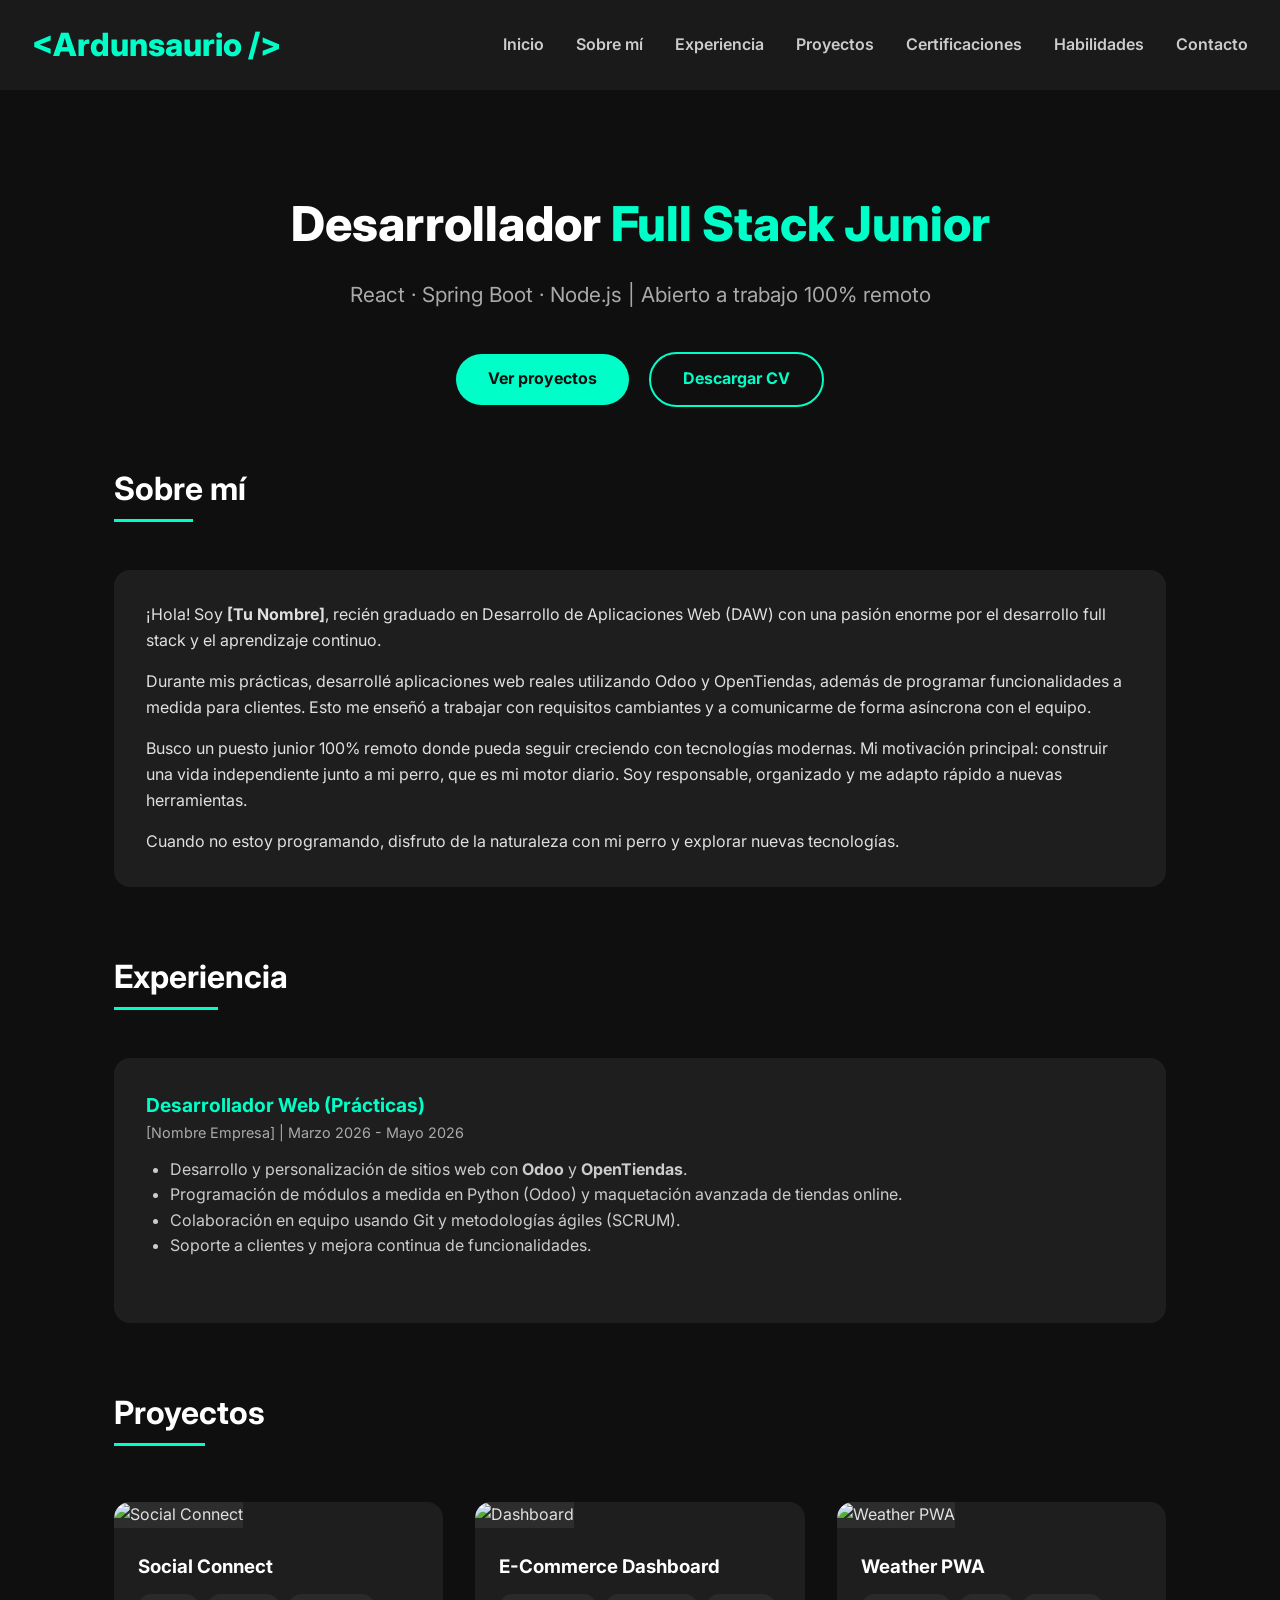
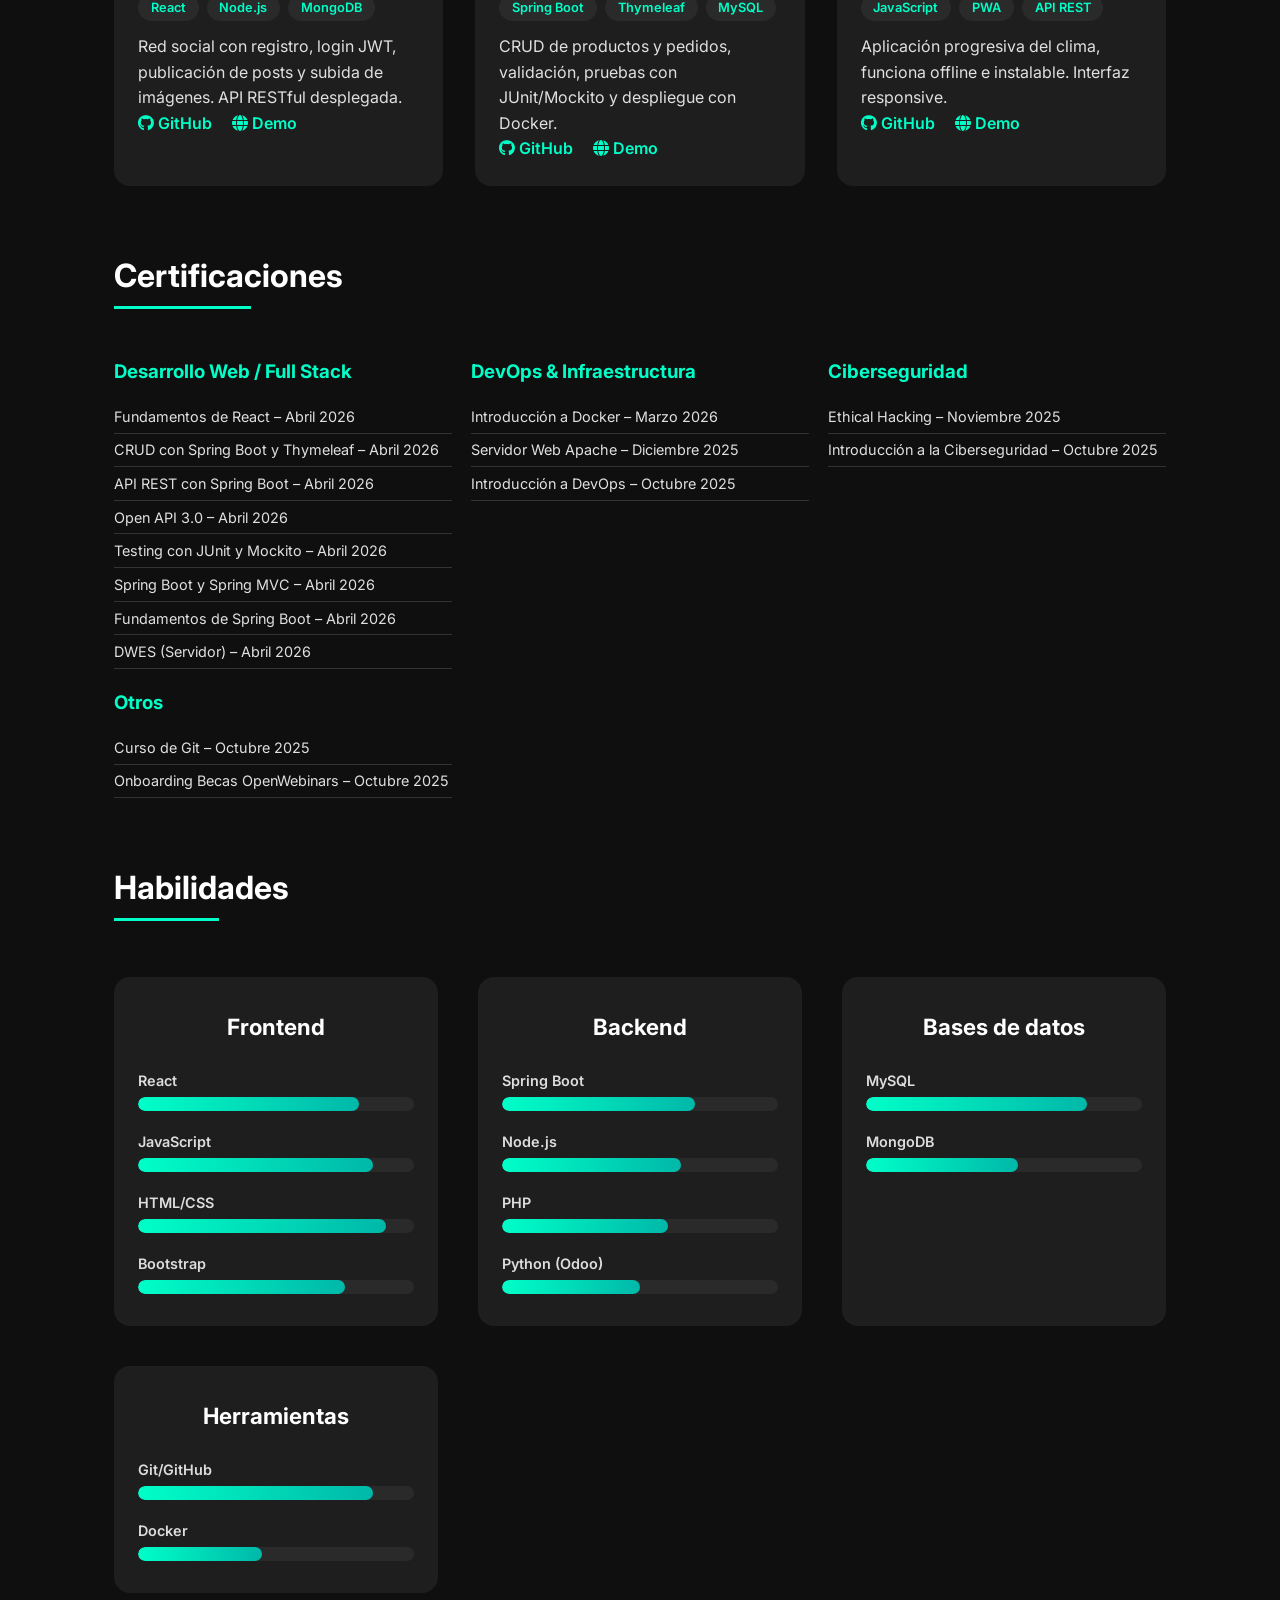
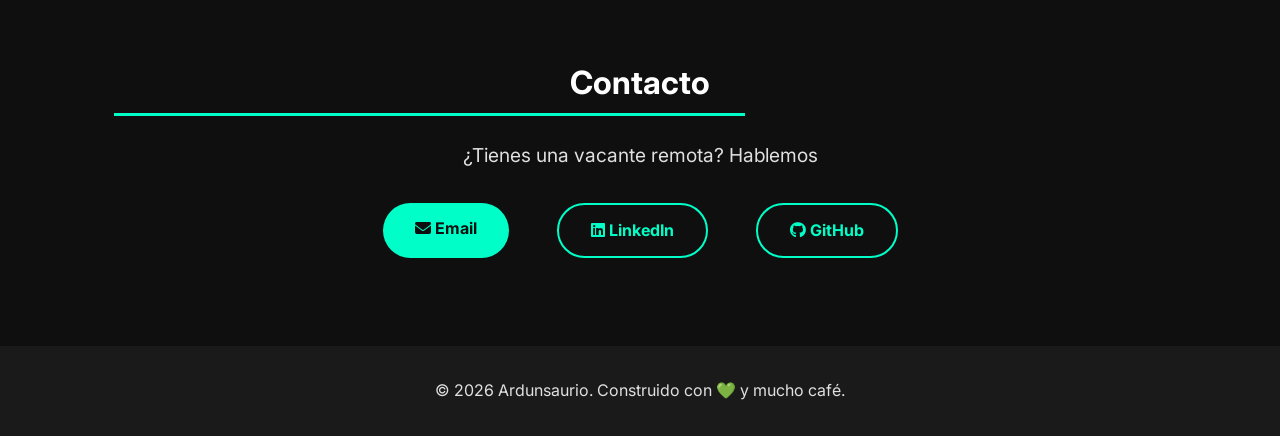
==== index.html @ 31e57d61 "Actualizado el portoflio" ====
<!DOCTYPE html>
<html lang="es">
<head>
    <meta charset="UTF-8">
    <meta name="viewport" content="width=device-width, initial-scale=1.0">
    <title>Ardunsaurio | Full Stack Jr. Remoto</title>
    <link rel="stylesheet" href="https://cdnjs.cloudflare.com/ajax/libs/font-awesome/6.4.0/css/all.min.css">
    <link href="https://fonts.googleapis.com/css2?family=Inter:wght@400;600;800&display=swap" rel="stylesheet">
    <style>
        * { margin: 0; padding: 0; box-sizing: border-box; }
        body {
            font-family: 'Inter', sans-serif;
            background: #0f0f0f;
            color: #e0e0e0;
            line-height: 1.6;
        }
        .container { max-width: 1100px; margin: auto; padding: 2rem 1.5rem; }
        h1, h2, h3 { color: #ffffff; }
        h2 {
            font-size: 2rem;
            margin-bottom: 2rem;
            position: relative;
            display: inline-block;
        }
        h2::after {
            content: '';
            position: absolute;
            left: 0;
            bottom: -8px;
            width: 60%;
            height: 3px;
            background: #00ffc8;
        }

        /* Header */
        header {
            display: flex;
            justify-content: space-between;
            align-items: center;
            padding: 1.2rem 2rem;
            background: #1a1a1a;
            position: sticky;
            top: 0;
            z-index: 100;
        }
        .logo { font-weight: 800; font-size: 2rem; color: #00ffc8; }
        .nav-links { list-style: none; display: flex; gap: 2rem; }
        .nav-links a { color: #ccc; text-decoration: none; font-weight: 600; transition: 0.3s; }
        .nav-links a:hover { color: #00ffc8; }
        .menu-icon {
            display: none;
            font-size: 1.8rem;
            cursor: pointer;
            color: #00ffc8;
        }

        /* Hero */
        .hero {
            text-align: center;
            padding: 4rem 0 3rem;
        }
        .hero h1 {
            font-size: 3rem;
            font-weight: 800;
            margin-bottom: 1rem;
        }
        .hero h1 span { color: #00ffc8; }
        .hero p {
            font-size: 1.3rem;
            color: #aaa;
            margin-bottom: 2rem;
        }
        .btn {
            display: inline-block;
            background: #00ffc8;
            color: #0f0f0f;
            padding: 0.8rem 2rem;
            border-radius: 30px;
            font-weight: 700;
            text-decoration: none;
            margin: 0.5rem;
            transition: 0.3s;
        }
        .btn-outline {
            background: transparent;
            border: 2px solid #00ffc8;
            color: #00ffc8;
        }
        .btn-outline:hover { background: #00ffc8; color: #0f0f0f; }

        /* Skills - Baterías */
        .skills-baterias {
            display: grid;
            grid-template-columns: repeat(auto-fit, minmax(280px, 1fr));
            gap: 2.5rem;
            margin-top: 2rem;
        }
        .skill-card {
            background: #1e1e1e;
            padding: 2rem 1.5rem;
            border-radius: 16px;
            text-align: center;
        }
        .skill-card h3 {
            margin-bottom: 1.5rem;
            font-size: 1.4rem;
        }
        .battery-list {
            display: flex;
            flex-direction: column;
            gap: 1.2rem;
        }
        .battery-item {
            display: flex;
            flex-direction: column;
            align-items: flex-start;
        }
        .battery-label {
            font-weight: 600;
            font-size: 0.9rem;
            margin-bottom: 0.3rem;
            color: #ddd;
        }
        .battery-bar {
            width: 100%;
            height: 14px;
            background: #2a2a2a;
            border-radius: 20px;
            overflow: hidden;
            position: relative;
        }
        .battery-fill {
            height: 100%;
            width: 0%;
            background: linear-gradient(90deg, #00ffc8, #00b8a9);
            border-radius: 20px;
            transition: width 1.2s ease;
        }

        /* Certificaciones */
        .cert-grid {
            display: grid;
            grid-template-columns: repeat(auto-fit, minmax(260px, 1fr));
            gap: 1.2rem;
            margin-top: 1.5rem;
        }
        .cert-category h3 {
            color: #00ffc8;
            margin-bottom: 0.8rem;
        }
        .cert-category ul {
            list-style: none;
        }
        .cert-category li {
            padding: 0.3rem 0;
            border-bottom: 1px solid #333;
            font-size: 0.9rem;
        }

        /* Proyectos */
        .projects-grid {
            display: grid;
            grid-template-columns: repeat(auto-fit, minmax(300px, 1fr));
            gap: 2rem;
            margin-top: 2rem;
        }
        .project-card {
            background: #1e1e1e;
            border-radius: 16px;
            overflow: hidden;
            transition: transform 0.3s;
        }
        .project-card:hover { transform: translateY(-5px); }
        .project-card img {
            width: 100%;
            height: 200px;
            object-fit: cover;
            background: #2d2d2d;
        }
        .project-info { padding: 1.5rem; }
        .project-info h3 { margin-bottom: 0.5rem; }
        .project-info .tags {
            margin: 0.8rem 0;
            display: flex;
            flex-wrap: wrap;
            gap: 0.5rem;
        }
        .tag {
            background: #2a2a2a;
            color: #00ffc8;
            padding: 0.2rem 0.8rem;
            border-radius: 20px;
            font-size: 0.8rem;
            font-weight: 600;
        }
        .project-links a {
            margin-right: 1rem;
            color: #00ffc8;
            font-weight: 600;
            text-decoration: none;
        }

        /* Otras secciones */
        .about-box, .experience-box {
            background: #1e1e1e;
            padding: 2rem;
            border-radius: 16px;
            margin-top: 1.5rem;
        }
        .experience-item {
            margin-bottom: 2rem;
        }
        .experience-item h3 {
            font-size: 1.2rem;
            color: #00ffc8;
        }
        .experience-item .date {
            font-size: 0.9rem;
            color: #aaa;
            margin-bottom: 0.8rem;
        }

        footer {
            text-align: center;
            padding: 2rem;
            background: #1a1a1a;
            margin-top: 3rem;
        }

        @media (max-width: 768px) {
            .nav-links {
                display: none;
                flex-direction: column;
                background: #1a1a1a;
                width: 100%;
                position: absolute;
                top: 70px;
                left: 0;
                padding: 1rem;
            }
            .nav-links.active { display: flex; }
            .menu-icon { display: block; }
            .hero h1 { font-size: 2.2rem; }
        }
    </style>
</head>
<body>
    <header>
        <div class="logo">&lt;Ardunsaurio /&gt;</div>
        <i class="fa-solid fa-bars menu-icon" id="menu-icon"></i>
        <ul class="nav-links" id="nav-links">
            <li><a href="#inicio">Inicio</a></li>
            <li><a href="#sobre-mi">Sobre mí</a></li>
            <li><a href="#experiencia">Experiencia</a></li>
            <li><a href="#proyectos">Proyectos</a></li>
            <li><a href="#certificaciones">Certificaciones</a></li>
            <li><a href="#habilidades">Habilidades</a></li>
            <li><a href="#contacto">Contacto</a></li>
        </ul>
    </header>

    <main class="container">
        <!-- Hero -->
        <section id="inicio" class="hero">
            <h1>Desarrollador <span>Full Stack Junior</span></h1>
            <p>React · Spring Boot · Node.js | Abierto a trabajo 100% remoto</p>
            <a href="#proyectos" class="btn">Ver proyectos</a>
            <a href="cv.pdf" class="btn btn-outline" download>Descargar CV</a>
        </section>

        <!-- Sobre mí -->
        <section id="sobre-mi">
            <h2>Sobre mí</h2>
            <div class="about-box">
                <p>¡Hola! Soy <strong>[Tu Nombre]</strong>, recién graduado en Desarrollo de Aplicaciones Web (DAW) con una pasión enorme por el desarrollo full stack y el aprendizaje continuo.</p>
                <p style="margin-top:1rem;">Durante mis prácticas, desarrollé aplicaciones web reales utilizando Odoo y OpenTiendas, además de programar funcionalidades a medida para clientes. Esto me enseñó a trabajar con requisitos cambiantes y a comunicarme de forma asíncrona con el equipo.</p>
                <p style="margin-top:1rem;">Busco un puesto junior 100% remoto donde pueda seguir creciendo con tecnologías modernas. Mi motivación principal: construir una vida independiente junto a mi perro, que es mi motor diario. Soy responsable, organizado y me adapto rápido a nuevas herramientas.</p>
                <p style="margin-top:1rem;">Cuando no estoy programando, disfruto de la naturaleza con mi perro y explorar nuevas tecnologías.</p>
            </div>
        </section>

        <!-- Experiencia -->
        <section id="experiencia" style="margin-top:4rem;">
            <h2>Experiencia</h2>
            <div class="experience-box">
                <div class="experience-item">
                    <h3>Desarrollador Web (Prácticas)</h3>
                    <div class="date">[Nombre Empresa] | Marzo 2026 - Mayo 2026</div>
                    <ul style="list-style: disc; padding-left: 1.5rem; color: #ccc;">
                        <li>Desarrollo y personalización de sitios web con <strong>Odoo</strong> y <strong>OpenTiendas</strong>.</li>
                        <li>Programación de módulos a medida en Python (Odoo) y maquetación avanzada de tiendas online.</li>
                        <li>Colaboración en equipo usando Git y metodologías ágiles (SCRUM).</li>
                        <li>Soporte a clientes y mejora continua de funcionalidades.</li>
                    </ul>
                </div>
                <!-- Puedes añadir más experiencias aquí -->
            </div>
        </section>

        <!-- Proyectos -->
        <section id="proyectos" style="margin-top:4rem;">
            <h2>Proyectos</h2>
            <div class="projects-grid">
                <div class="project-card">
                    <img src="https://via.placeholder.com/400x200/2d2d2d/00ffc8?text=Social+Connect" alt="Social Connect">
                    <div class="project-info">
                        <h3>Social Connect</h3>
                        <div class="tags">
                            <span class="tag">React</span><span class="tag">Node.js</span><span class="tag">MongoDB</span>
                        </div>
                        <p>Red social con registro, login JWT, publicación de posts y subida de imágenes. API RESTful desplegada.</p>
                        <div class="project-links">
                            <a href="#"><i class="fa-brands fa-github"></i> GitHub</a>
                            <a href="#"><i class="fa-solid fa-globe"></i> Demo</a>
                        </div>
                    </div>
                </div>
                <div class="project-card">
                    <img src="https://via.placeholder.com/400x200/2d2d2d/00ffc8?text=E-Commerce+Dashboard" alt="Dashboard">
                    <div class="project-info">
                        <h3>E-Commerce Dashboard</h3>
                        <div class="tags">
                            <span class="tag">Spring Boot</span><span class="tag">Thymeleaf</span><span class="tag">MySQL</span>
                        </div>
                        <p>CRUD de productos y pedidos, validación, pruebas con JUnit/Mockito y despliegue con Docker.</p>
                        <div class="project-links">
                            <a href="#"><i class="fa-brands fa-github"></i> GitHub</a>
                            <a href="#"><i class="fa-solid fa-globe"></i> Demo</a>
                        </div>
                    </div>
                </div>
                <div class="project-card">
                    <img src="https://via.placeholder.com/400x200/2d2d2d/00ffc8?text=Weather+PWA" alt="Weather PWA">
                    <div class="project-info">
                        <h3>Weather PWA</h3>
                        <div class="tags">
                            <span class="tag">JavaScript</span><span class="tag">PWA</span><span class="tag">API REST</span>
                        </div>
                        <p>Aplicación progresiva del clima, funciona offline e instalable. Interfaz responsive.</p>
                        <div class="project-links">
                            <a href="#"><i class="fa-brands fa-github"></i> GitHub</a>
                            <a href="#"><i class="fa-solid fa-globe"></i> Demo</a>
                        </div>
                    </div>
                </div>
            </div>
        </section>

        <!-- Certificaciones -->
        <section id="certificaciones" style="margin-top:4rem;">
            <h2>Certificaciones</h2>
            <div class="cert-grid">
                <div class="cert-category">
                    <h3>Desarrollo Web / Full Stack</h3>
                    <ul>
                        <li>Fundamentos de React – Abril 2026</li>
                        <li>CRUD con Spring Boot y Thymeleaf – Abril 2026</li>
                        <li>API REST con Spring Boot – Abril 2026</li>
                        <li>Open API 3.0 – Abril 2026</li>
                        <li>Testing con JUnit y Mockito – Abril 2026</li>
                        <li>Spring Boot y Spring MVC – Abril 2026</li>
                        <li>Fundamentos de Spring Boot – Abril 2026</li>
                        <li>DWES (Servidor) – Abril 2026</li>
                    </ul>
                </div>
                <div class="cert-category">
                    <h3>DevOps & Infraestructura</h3>
                    <ul>
                        <li>Introducción a Docker – Marzo 2026</li>
                        <li>Servidor Web Apache – Diciembre 2025</li>
                        <li>Introducción a DevOps – Octubre 2025</li>
                    </ul>
                </div>
                <div class="cert-category">
                    <h3>Ciberseguridad</h3>
                    <ul>
                        <li>Ethical Hacking – Noviembre 2025</li>
                        <li>Introducción a la Ciberseguridad – Octubre 2025</li>
                    </ul>
                </div>
                <div class="cert-category">
                    <h3>Otros</h3>
                    <ul>
                        <li>Curso de Git – Octubre 2025</li>
                        <li>Onboarding Becas OpenWebinars – Octubre 2025</li>
                    </ul>
                </div>
            </div>
        </section>

        <!-- Habilidades (Baterías) -->
        <section id="habilidades" style="margin-top:4rem;">
            <h2>Habilidades</h2>
            <div class="skills-baterias">
                <div class="skill-card">
                    <h3>Frontend</h3>
                    <div class="battery-list">
                        <div class="battery-item"><span class="battery-label">React</span><div class="battery-bar"><div class="battery-fill" data-width="80"></div></div></div>
                        <div class="battery-item"><span class="battery-label">JavaScript</span><div class="battery-bar"><div class="battery-fill" data-width="85"></div></div></div>
                        <div class="battery-item"><span class="battery-label">HTML/CSS</span><div class="battery-bar"><div class="battery-fill" data-width="90"></div></div></div>
                        <div class="battery-item"><span class="battery-label">Bootstrap</span><div class="battery-bar"><div class="battery-fill" data-width="75"></div></div></div>
                    </div>
                </div>
                <div class="skill-card">
                    <h3>Backend</h3>
                    <div class="battery-list">
                        <div class="battery-item"><span class="battery-label">Spring Boot</span><div class="battery-bar"><div class="battery-fill" data-width="70"></div></div></div>
                        <div class="battery-item"><span class="battery-label">Node.js</span><div class="battery-bar"><div class="battery-fill" data-width="65"></div></div></div>
                        <div class="battery-item"><span class="battery-label">PHP</span><div class="battery-bar"><div class="battery-fill" data-width="60"></div></div></div>
                        <div class="battery-item"><span class="battery-label">Python (Odoo)</span><div class="battery-bar"><div class="battery-fill" data-width="50"></div></div></div>
                    </div>
                </div>
                <div class="skill-card">
                    <h3>Bases de datos</h3>
                    <div class="battery-list">
                        <div class="battery-item"><span class="battery-label">MySQL</span><div class="battery-bar"><div class="battery-fill" data-width="80"></div></div></div>
                        <div class="battery-item"><span class="battery-label">MongoDB</span><div class="battery-bar"><div class="battery-fill" data-width="55"></div></div></div>
                    </div>
                </div>
                <div class="skill-card">
                    <h3>Herramientas</h3>
                    <div class="battery-list">
                        <div class="battery-item"><span class="battery-label">Git/GitHub</span><div class="battery-bar"><div class="battery-fill" data-width="85"></div></div></div>
                        <div class="battery-item"><span class="battery-label">Docker</span><div class="battery-bar"><div class="battery-fill" data-width="45"></div></div></div>
                    </div>
                </div>
            </div>
        </section>

        <!-- Contacto -->
        <section id="contacto" style="margin-top:4rem; text-align:center;">
            <h2 style="display:block; margin-bottom:2rem;">Contacto</h2>
            <p style="font-size:1.2rem; margin-bottom:1.5rem;">¿Tienes una vacante remota? Hablemos</p>
            <div style="display:flex; gap:2rem; justify-content:center; flex-wrap:wrap;">
                <a href="mailto:tuemail@example.com" class="btn"><i class="fa-solid fa-envelope"></i> Email</a>
                <a href="https://linkedin.com/in/tuusuario" target="_blank" class="btn btn-outline"><i class="fa-brands fa-linkedin"></i> LinkedIn</a>
                <a href="https://github.com/ardunsaurio" target="_blank" class="btn btn-outline"><i class="fa-brands fa-github"></i> GitHub</a>
            </div>
        </section>
    </main>

    <footer>
        <p>© 2026 Ardunsaurio. Construido con 💚 y mucho café.</p>
    </footer>

    <script>
        // Menú móvil
        const menuIcon = document.getElementById('menu-icon');
        const navLinks = document.getElementById('nav-links');
        menuIcon.addEventListener('click', () => {
            navLinks.classList.toggle('active');
        });
        // Cerrar menú al hacer clic en enlace
        document.querySelectorAll('.nav-links a').forEach(link => {
            link.addEventListener('click', () => navLinks.classList.remove('active'));
        });

        // Animación de baterías al hacer scroll
        const baterias = document.querySelectorAll('.battery-fill');
        const observer = new IntersectionObserver((entries) => {
            entries.forEach(entry => {
                if (entry.isIntersecting) {
                    const width = entry.target.getAttribute('data-width');
                    entry.target.style.width = width + '%';
                }
            });
        }, { threshold: 0.3 });

        baterias.forEach(bat => observer.observe(bat));
    </script>
</body>
</html>
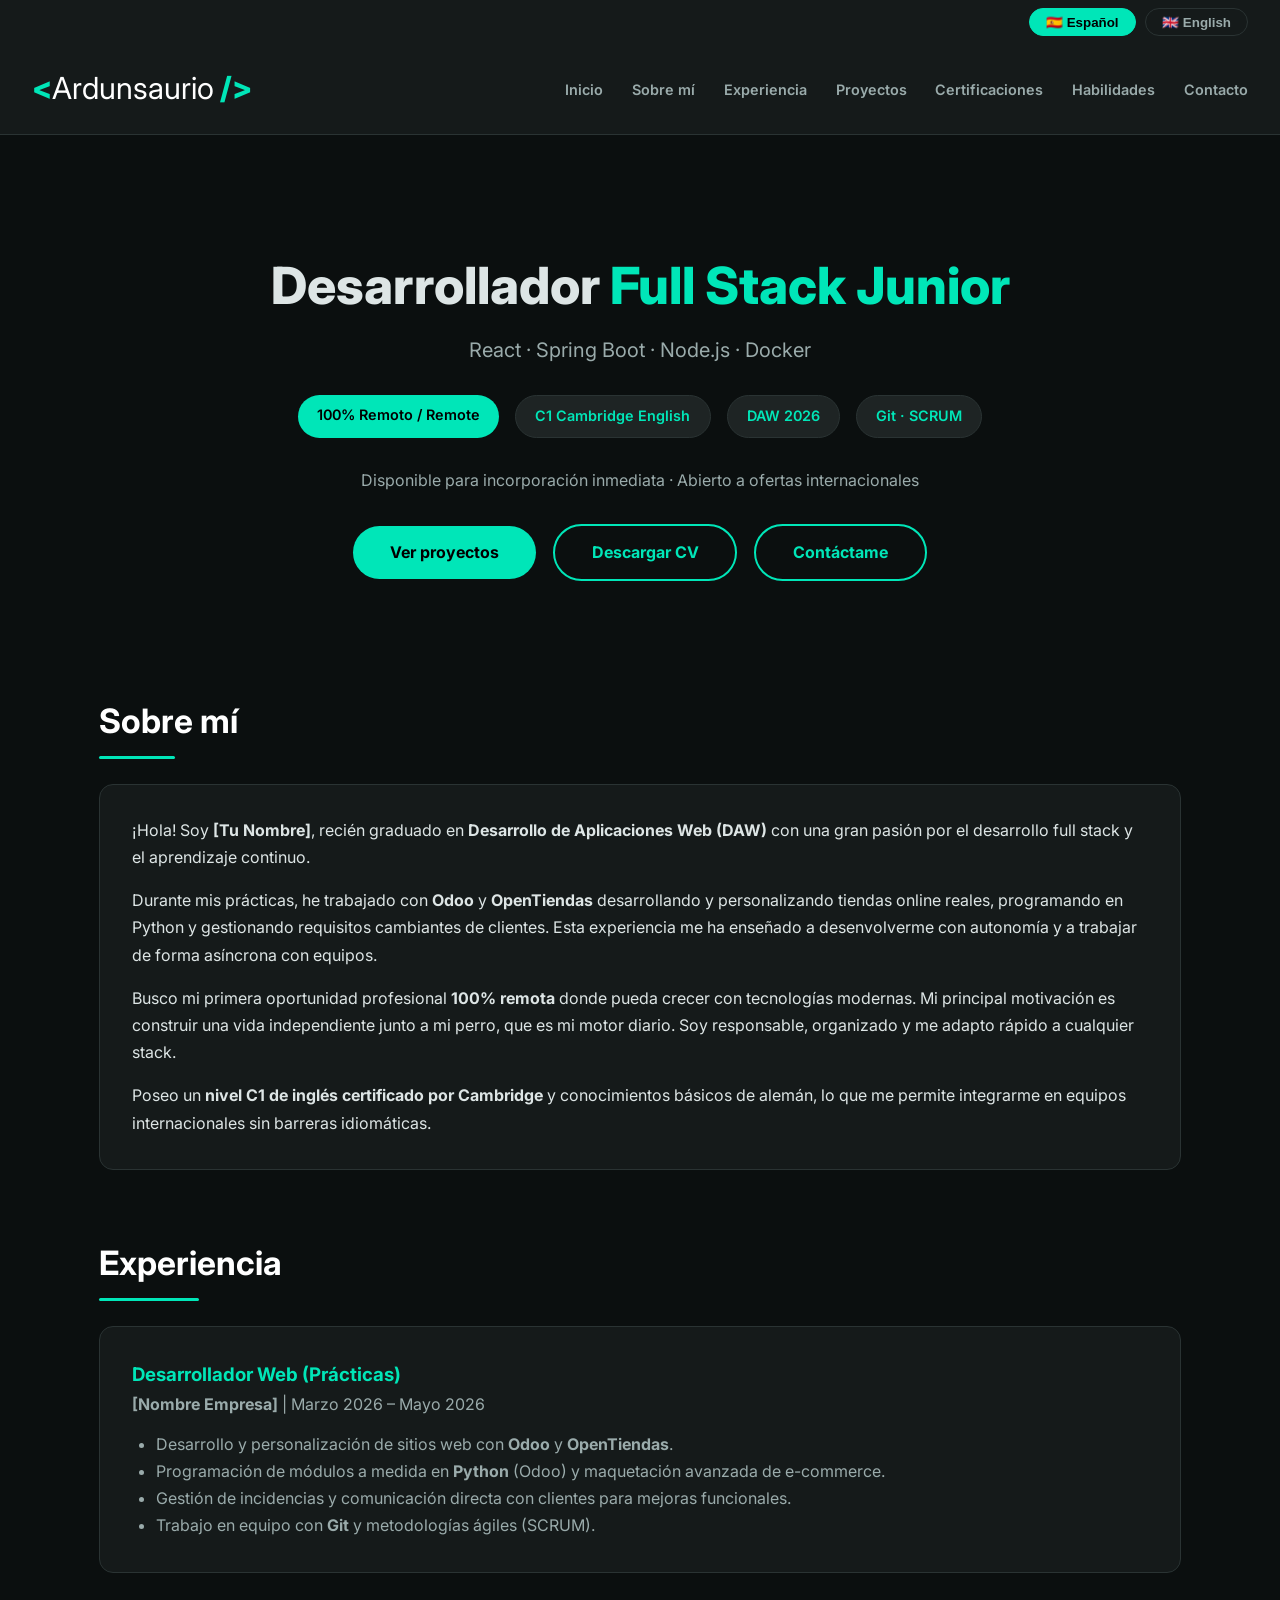
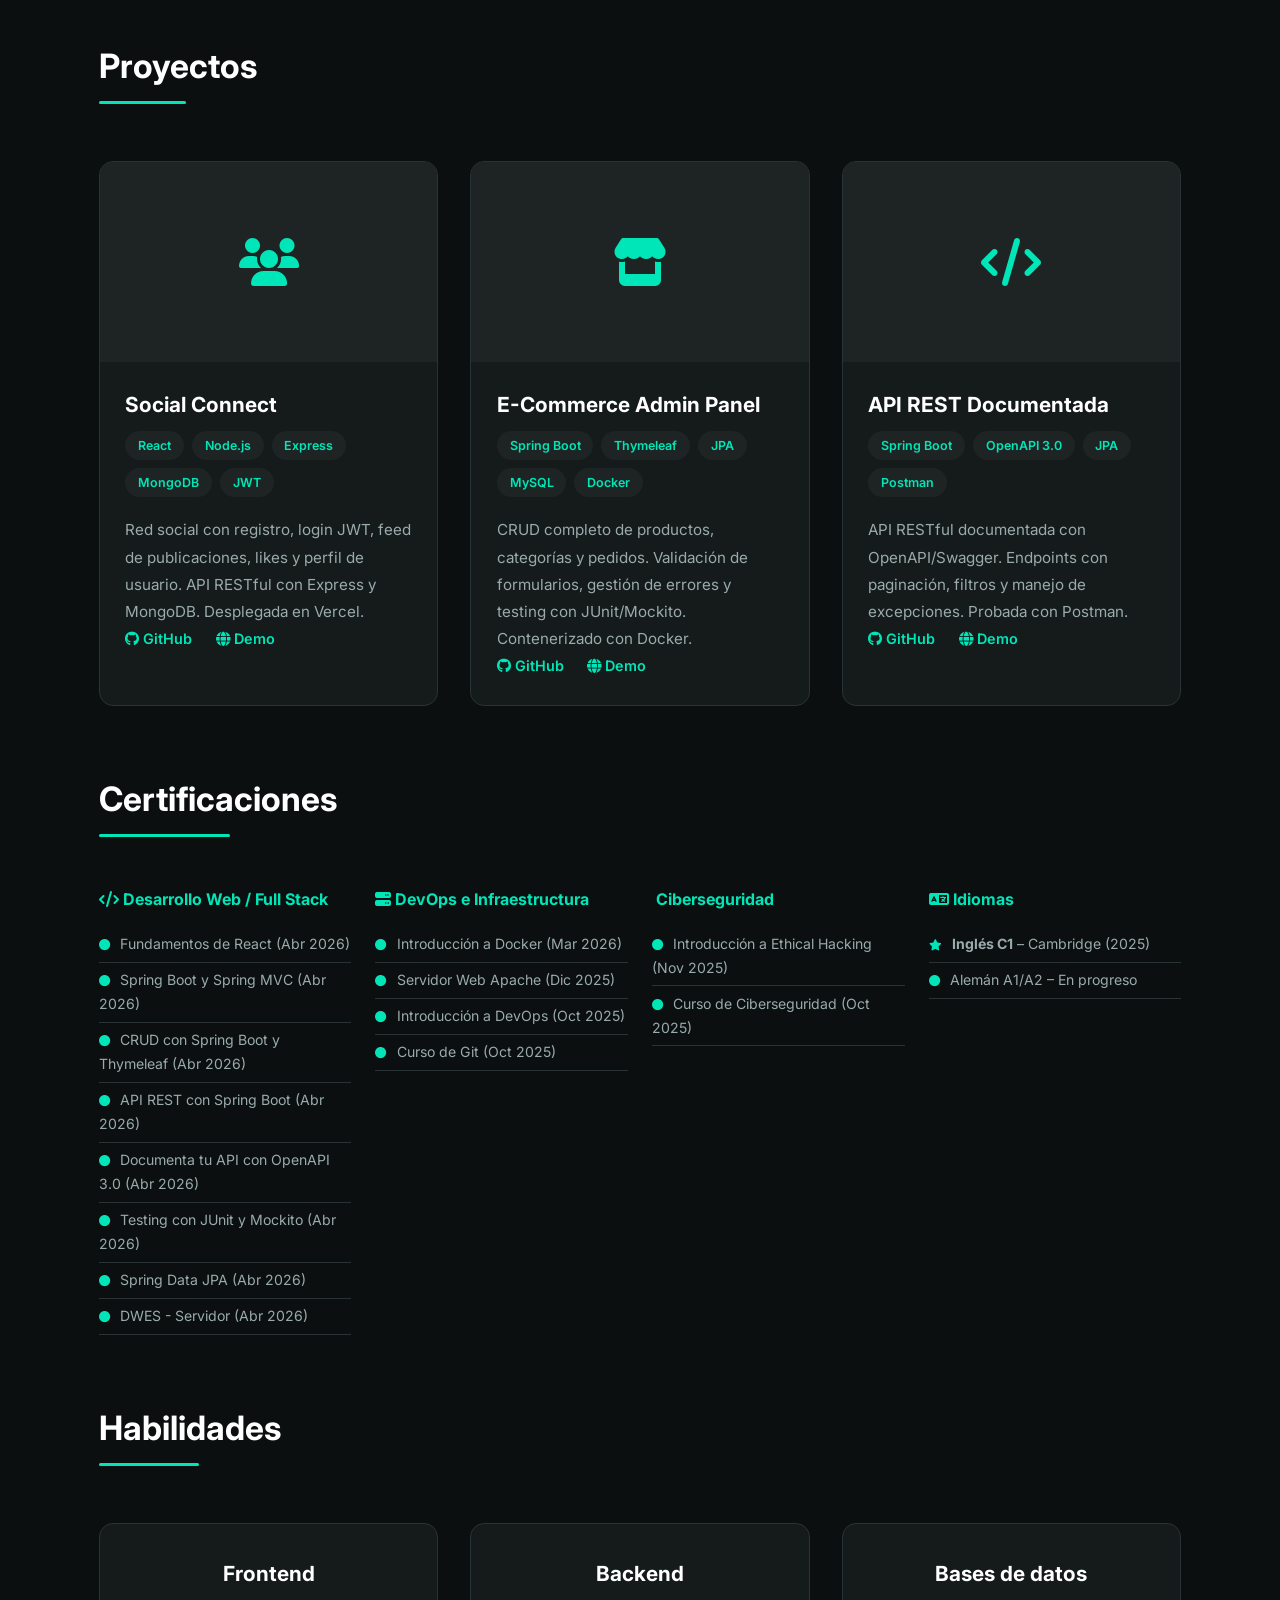
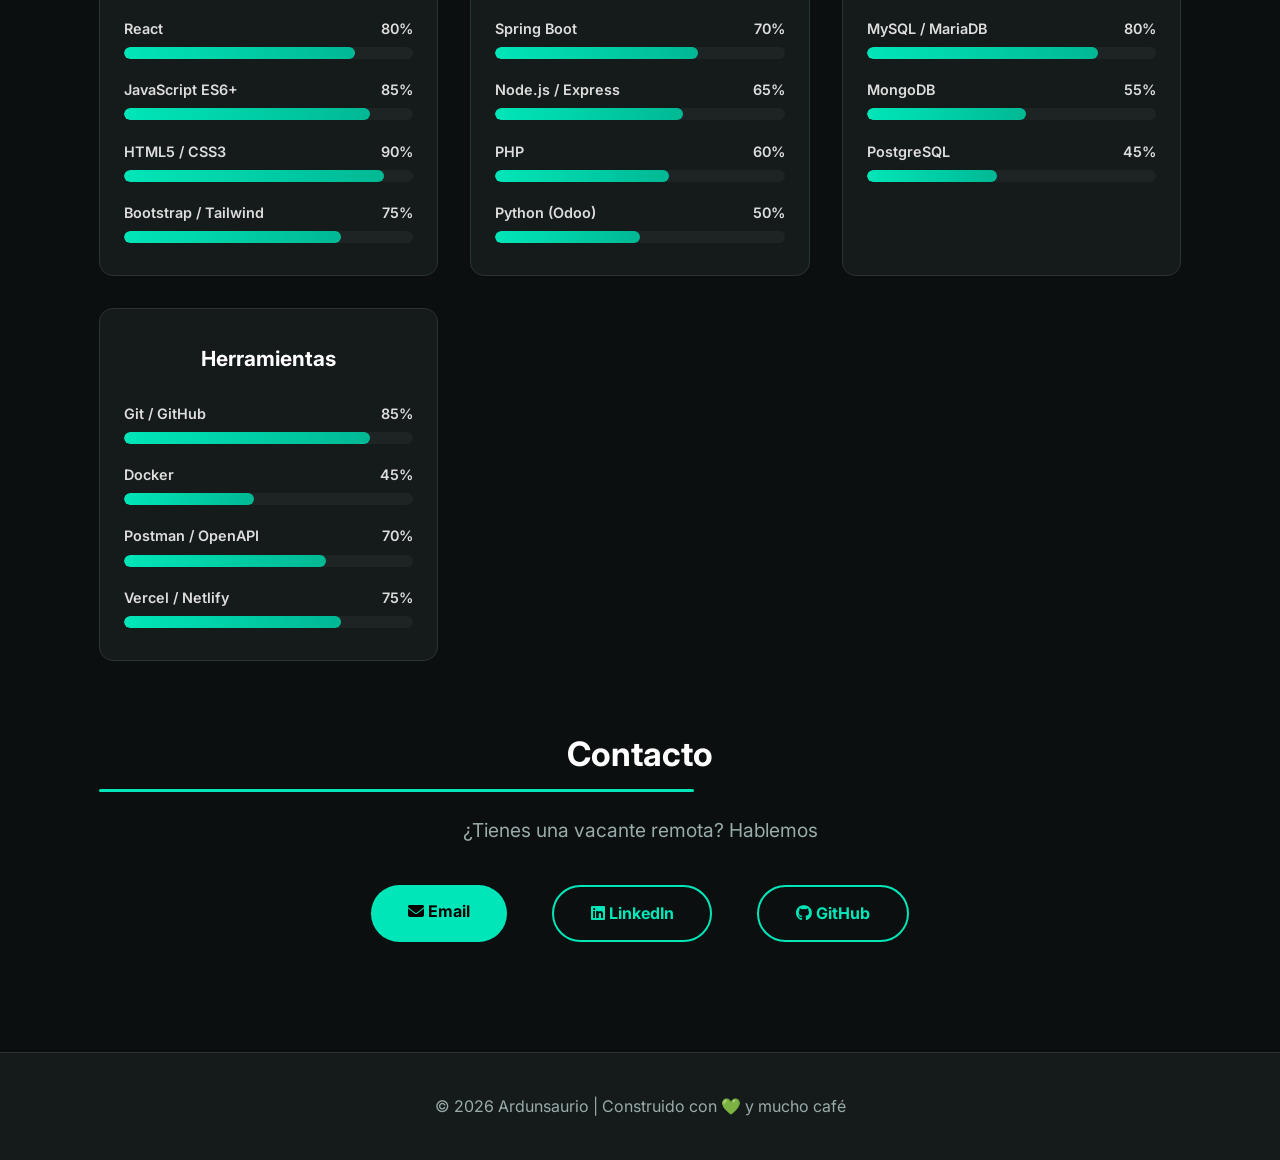
==== commit 350734f5: "añadido mas cv en inglés" ====
--- a/index.html
+++ b/index.html
@@ -3,22 +3,40 @@
 <head>
     <meta charset="UTF-8">
     <meta name="viewport" content="width=device-width, initial-scale=1.0">
-    <title>Ardunsaurio | Full Stack Jr. Remoto</title>
+    <meta name="description" content="Full Stack Junior Developer | React · Spring Boot · Node.js | C1 English | Open to 100% Remote Work">
+    <title>Ardunsaurio | Full Stack Developer Jr. | Remoto</title>
     <link rel="stylesheet" href="https://cdnjs.cloudflare.com/ajax/libs/font-awesome/6.4.0/css/all.min.css">
-    <link href="https://fonts.googleapis.com/css2?family=Inter:wght@400;600;800&display=swap" rel="stylesheet">
+    <link href="https://fonts.googleapis.com/css2?family=Inter:wght@300;400;600;700;800&display=swap" rel="stylesheet">
     <style>
+        :root {
+            --bg: #0b0f0f;
+            --surface: #151a1a;
+            --surface2: #1e2424;
+            --accent: #00e6b8;
+            --accent2: #00c49a;
+            --text: #dde5e5;
+            --text2: #9aabab;
+            --border: #2a3333;
+            --danger: #ff6b6b;
+            --radius: 14px;
+        }
         * { margin: 0; padding: 0; box-sizing: border-box; }
+        html { scroll-behavior: smooth; }
         body {
             font-family: 'Inter', sans-serif;
-            background: #0f0f0f;
-            color: #e0e0e0;
-            line-height: 1.6;
-        }
-        .container { max-width: 1100px; margin: auto; padding: 2rem 1.5rem; }
-        h1, h2, h3 { color: #ffffff; }
+            background: var(--bg);
+            color: var(--text);
+            line-height: 1.7;
+            font-size: 16px;
+        }
+        .container { max-width: 1140px; margin: auto; padding: 2.5rem 1.8rem; }
+
+        /* Títulos */
         h2 {
-            font-size: 2rem;
-            margin-bottom: 2rem;
+            font-size: 2.1rem;
+            font-weight: 700;
+            color: #fff;
+            margin-bottom: 2.2rem;
             position: relative;
             display: inline-block;
         }
@@ -26,363 +44,471 @@
             content: '';
             position: absolute;
             left: 0;
-            bottom: -8px;
-            width: 60%;
+            bottom: -10px;
+            width: 55%;
             height: 3px;
-            background: #00ffc8;
-        }
-
-        /* Header */
+            background: var(--accent);
+            border-radius: 3px;
+        }
+        h3 { color: #fff; }
+
+        /* Header + idioma */
+        .top-bar {
+            background: var(--surface);
+            padding: 0.5rem 2rem;
+            display: flex;
+            justify-content: flex-end;
+            gap: 0.6rem;
+            font-size: 0.85rem;
+        }
+        .top-bar button {
+            background: transparent;
+            border: 1px solid var(--border);
+            color: var(--text2);
+            padding: 0.35rem 1rem;
+            border-radius: 20px;
+            cursor: pointer;
+            font-weight: 600;
+            transition: 0.3s;
+        }
+        .top-bar button.active, .top-bar button:hover { background: var(--accent); color: #000; border-color: var(--accent); }
+
         header {
             display: flex;
             justify-content: space-between;
             align-items: center;
             padding: 1.2rem 2rem;
-            background: #1a1a1a;
+            background: var(--surface);
             position: sticky;
             top: 0;
             z-index: 100;
-        }
-        .logo { font-weight: 800; font-size: 2rem; color: #00ffc8; }
-        .nav-links { list-style: none; display: flex; gap: 2rem; }
-        .nav-links a { color: #ccc; text-decoration: none; font-weight: 600; transition: 0.3s; }
-        .nav-links a:hover { color: #00ffc8; }
+            border-bottom: 1px solid var(--border);
+        }
+        .logo { font-weight: 800; font-size: 1.9rem; color: var(--accent); }
+        .logo span { color: #fff; font-weight: 400; }
+        .nav-links { list-style: none; display: flex; gap: 1.8rem; flex-wrap: wrap; }
+        .nav-links a { color: var(--text2); text-decoration: none; font-weight: 600; font-size: 0.9rem; transition: 0.3s; }
+        .nav-links a:hover { color: var(--accent); }
         .menu-icon {
             display: none;
-            font-size: 1.8rem;
+            font-size: 1.7rem;
             cursor: pointer;
-            color: #00ffc8;
+            color: var(--accent);
+        }
+        .lang-badge {
+            background: var(--accent);
+            color: #000;
+            font-weight: 700;
+            padding: 0.25rem 0.7rem;
+            border-radius: 20px;
+            font-size: 0.8rem;
+            margin-left: 0.8rem;
         }
 
         /* Hero */
         .hero {
             text-align: center;
-            padding: 4rem 0 3rem;
+            padding: 5rem 0 3.5rem;
         }
         .hero h1 {
-            font-size: 3rem;
+            font-size: 3.2rem;
             font-weight: 800;
             margin-bottom: 1rem;
-        }
-        .hero h1 span { color: #00ffc8; }
-        .hero p {
-            font-size: 1.3rem;
-            color: #aaa;
-            margin-bottom: 2rem;
-        }
+            line-height: 1.2;
+        }
+        .hero h1 .accent { color: var(--accent); }
+        .hero .subtitle {
+            font-size: 1.25rem;
+            color: var(--text2);
+            margin-bottom: 0.6rem;
+        }
+        .hero .badges {
+            display: flex;
+            justify-content: center;
+            gap: 1rem;
+            flex-wrap: wrap;
+            margin: 1.8rem 0;
+        }
+        .badge {
+            background: var(--surface2);
+            color: var(--accent);
+            padding: 0.5rem 1.2rem;
+            border-radius: 30px;
+            font-weight: 600;
+            font-size: 0.9rem;
+            border: 1px solid var(--border);
+        }
+        .badge.star { background: var(--accent); color: #000; border: none; }
+        .btn-group { margin-top: 1rem; }
         .btn {
             display: inline-block;
-            background: #00ffc8;
-            color: #0f0f0f;
-            padding: 0.8rem 2rem;
+            background: var(--accent);
+            color: #000;
+            padding: 0.8rem 2.3rem;
             border-radius: 30px;
             font-weight: 700;
             text-decoration: none;
-            margin: 0.5rem;
+            margin: 0.4rem;
             transition: 0.3s;
+            border: none;
+            cursor: pointer;
         }
         .btn-outline {
             background: transparent;
-            border: 2px solid #00ffc8;
-            color: #00ffc8;
-        }
-        .btn-outline:hover { background: #00ffc8; color: #0f0f0f; }
-
-        /* Skills - Baterías */
-        .skills-baterias {
+            border: 2px solid var(--accent);
+            color: var(--accent);
+        }
+        .btn-outline:hover { background: var(--accent); color: #000; }
+
+        /* Cards genéricas */
+        .card {
+            background: var(--surface);
+            border-radius: var(--radius);
+            padding: 2rem;
+            border: 1px solid var(--border);
+        }
+
+        /* Habilidades - Baterías */
+        .skills-grid {
             display: grid;
-            grid-template-columns: repeat(auto-fit, minmax(280px, 1fr));
-            gap: 2.5rem;
+            grid-template-columns: repeat(auto-fit, minmax(270px, 1fr));
+            gap: 2rem;
             margin-top: 2rem;
         }
         .skill-card {
-            background: #1e1e1e;
+            background: var(--surface);
             padding: 2rem 1.5rem;
-            border-radius: 16px;
+            border-radius: var(--radius);
             text-align: center;
-        }
-        .skill-card h3 {
-            margin-bottom: 1.5rem;
-            font-size: 1.4rem;
-        }
-        .battery-list {
-            display: flex;
-            flex-direction: column;
-            gap: 1.2rem;
-        }
-        .battery-item {
-            display: flex;
-            flex-direction: column;
-            align-items: flex-start;
-        }
+            border: 1px solid var(--border);
+        }
+        .skill-card h3 { margin-bottom: 1.6rem; font-size: 1.3rem; color: #fff; }
+        .battery-list { display: flex; flex-direction: column; gap: 1.2rem; }
+        .battery-item { text-align: left; }
         .battery-label {
             font-weight: 600;
             font-size: 0.9rem;
-            margin-bottom: 0.3rem;
+            margin-bottom: 0.35rem;
             color: #ddd;
+            display: flex;
+            justify-content: space-between;
         }
         .battery-bar {
             width: 100%;
-            height: 14px;
-            background: #2a2a2a;
+            height: 12px;
+            background: var(--surface2);
             border-radius: 20px;
             overflow: hidden;
-            position: relative;
         }
         .battery-fill {
             height: 100%;
             width: 0%;
-            background: linear-gradient(90deg, #00ffc8, #00b8a9);
+            background: linear-gradient(90deg, var(--accent), #00b894);
             border-radius: 20px;
-            transition: width 1.2s ease;
-        }
-
-        /* Certificaciones */
-        .cert-grid {
-            display: grid;
-            grid-template-columns: repeat(auto-fit, minmax(260px, 1fr));
-            gap: 1.2rem;
-            margin-top: 1.5rem;
-        }
-        .cert-category h3 {
-            color: #00ffc8;
-            margin-bottom: 0.8rem;
-        }
-        .cert-category ul {
-            list-style: none;
-        }
-        .cert-category li {
-            padding: 0.3rem 0;
-            border-bottom: 1px solid #333;
-            font-size: 0.9rem;
+            transition: width 1.4s ease;
         }
 
         /* Proyectos */
         .projects-grid {
             display: grid;
-            grid-template-columns: repeat(auto-fit, minmax(300px, 1fr));
+            grid-template-columns: repeat(auto-fit, minmax(320px, 1fr));
             gap: 2rem;
             margin-top: 2rem;
         }
         .project-card {
-            background: #1e1e1e;
-            border-radius: 16px;
+            background: var(--surface);
+            border-radius: var(--radius);
             overflow: hidden;
+            border: 1px solid var(--border);
             transition: transform 0.3s;
         }
-        .project-card:hover { transform: translateY(-5px); }
-        .project-card img {
+        .project-card:hover { transform: translateY(-6px); }
+        .project-card .img-placeholder {
             width: 100%;
             height: 200px;
-            object-fit: cover;
-            background: #2d2d2d;
-        }
-        .project-info { padding: 1.5rem; }
-        .project-info h3 { margin-bottom: 0.5rem; }
-        .project-info .tags {
-            margin: 0.8rem 0;
+            background: var(--surface2);
             display: flex;
-            flex-wrap: wrap;
-            gap: 0.5rem;
-        }
+            align-items: center;
+            justify-content: center;
+            font-size: 3rem;
+            color: var(--accent);
+        }
+        .project-info { padding: 1.6rem; }
+        .project-info h3 { margin-bottom: 0.5rem; font-size: 1.3rem; }
+        .project-info p { color: var(--text2); font-size: 0.95rem; margin-bottom: 1rem; }
+        .tags { display: flex; flex-wrap: wrap; gap: 0.5rem; margin-bottom: 1.2rem; }
         .tag {
-            background: #2a2a2a;
-            color: #00ffc8;
-            padding: 0.2rem 0.8rem;
+            background: var(--surface2);
+            color: var(--accent);
+            padding: 0.25rem 0.8rem;
             border-radius: 20px;
-            font-size: 0.8rem;
+            font-size: 0.78rem;
             font-weight: 600;
         }
         .project-links a {
-            margin-right: 1rem;
-            color: #00ffc8;
+            color: var(--accent);
             font-weight: 600;
             text-decoration: none;
-        }
-
-        /* Otras secciones */
-        .about-box, .experience-box {
-            background: #1e1e1e;
-            padding: 2rem;
-            border-radius: 16px;
+            margin-right: 1.2rem;
+            font-size: 0.9rem;
+        }
+
+        /* Tabla de certificaciones */
+        .cert-grid {
+            display: grid;
+            grid-template-columns: repeat(auto-fit, minmax(250px, 1fr));
+            gap: 1.5rem;
             margin-top: 1.5rem;
         }
-        .experience-item {
-            margin-bottom: 2rem;
-        }
-        .experience-item h3 {
-            font-size: 1.2rem;
-            color: #00ffc8;
-        }
-        .experience-item .date {
-            font-size: 0.9rem;
-            color: #aaa;
+        .cert-col h3 {
+            color: var(--accent);
             margin-bottom: 0.8rem;
+            font-size: 1rem;
+        }
+        .cert-col ul { list-style: none; }
+        .cert-col li {
+            padding: 0.35rem 0;
+            border-bottom: 1px solid var(--border);
+            font-size: 0.88rem;
+            color: var(--text2);
+        }
+        .cert-col li i { color: var(--accent); margin-right: 0.4rem; font-size: 0.7rem; }
+
+        /* Contacto */
+        .contact-links {
+            display: flex;
+            gap: 2rem;
+            justify-content: center;
+            flex-wrap: wrap;
+            margin-top: 2rem;
         }
 
         footer {
             text-align: center;
-            padding: 2rem;
-            background: #1a1a1a;
-            margin-top: 3rem;
-        }
-
+            padding: 2.5rem;
+            background: var(--surface);
+            border-top: 1px solid var(--border);
+            margin-top: 4rem;
+            color: var(--text2);
+        }
+
+        /* Responsive */
         @media (max-width: 768px) {
             .nav-links {
                 display: none;
                 flex-direction: column;
-                background: #1a1a1a;
+                background: var(--surface);
                 width: 100%;
                 position: absolute;
                 top: 70px;
                 left: 0;
-                padding: 1rem;
+                padding: 1.5rem;
+                border-bottom: 1px solid var(--border);
             }
             .nav-links.active { display: flex; }
             .menu-icon { display: block; }
-            .hero h1 { font-size: 2.2rem; }
-        }
+            .hero h1 { font-size: 2.3rem; }
+            .top-bar { justify-content: center; }
+        }
+
+        /* Ocultar/mostrar idioma */
+        .lang-es, .lang-en { display: none; }
+        .lang-es.active, .lang-en.active { display: initial; }
+        span.lang-es, span.lang-en { display: none; }
+        span.lang-es.active, span.lang-en.active { display: inline; }
+        div.lang-es, div.lang-en { display: none; }
+        div.lang-es.active, div.lang-en.active { display: block; }
     </style>
 </head>
 <body>
+    <!-- Barra de idioma -->
+    <div class="top-bar">
+        <button id="btn-es" class="active">🇪🇸 Español</button>
+        <button id="btn-en">🇬🇧 English</button>
+    </div>
+
+    <!-- Header -->
     <header>
-        <div class="logo">&lt;Ardunsaurio /&gt;</div>
+        <div class="logo">&lt;<span>Ardunsaurio</span> /&gt;</div>
         <i class="fa-solid fa-bars menu-icon" id="menu-icon"></i>
         <ul class="nav-links" id="nav-links">
-            <li><a href="#inicio">Inicio</a></li>
-            <li><a href="#sobre-mi">Sobre mí</a></li>
-            <li><a href="#experiencia">Experiencia</a></li>
-            <li><a href="#proyectos">Proyectos</a></li>
-            <li><a href="#certificaciones">Certificaciones</a></li>
-            <li><a href="#habilidades">Habilidades</a></li>
-            <li><a href="#contacto">Contacto</a></li>
+            <li><a href="#inicio" data-es="Inicio" data-en="Home">Inicio</a></li>
+            <li><a href="#sobre-mi" data-es="Sobre mí" data-en="About">Sobre mí</a></li>
+            <li><a href="#experiencia" data-es="Experiencia" data-en="Experience">Experiencia</a></li>
+            <li><a href="#proyectos" data-es="Proyectos" data-en="Projects">Proyectos</a></li>
+            <li><a href="#certificaciones" data-es="Certificaciones" data-en="Certifications">Certificaciones</a></li>
+            <li><a href="#habilidades" data-es="Habilidades" data-en="Skills">Habilidades</a></li>
+            <li><a href="#contacto" data-es="Contacto" data-en="Contact">Contacto</a></li>
         </ul>
     </header>
 
     <main class="container">
         <!-- Hero -->
         <section id="inicio" class="hero">
-            <h1>Desarrollador <span>Full Stack Junior</span></h1>
-            <p>React · Spring Boot · Node.js | Abierto a trabajo 100% remoto</p>
-            <a href="#proyectos" class="btn">Ver proyectos</a>
-            <a href="cv.pdf" class="btn btn-outline" download>Descargar CV</a>
+            <h1>
+                <span class="lang-es active">Desarrollador <span class="accent">Full Stack Junior</span></span>
+                <span class="lang-en">Junior <span class="accent">Full Stack Developer</span></span>
+            </h1>
+            <p class="subtitle">
+                <span class="lang-es active">React · Spring Boot · Node.js · Docker</span>
+                <span class="lang-en">React · Spring Boot · Node.js · Docker</span>
+            </p>
+            <div class="badges">
+                <span class="badge star">100% Remoto / Remote</span>
+                <span class="badge">C1 Cambridge English</span>
+                <span class="badge">DAW 2026</span>
+                <span class="badge">Git · SCRUM</span>
+            </div>
+            <p style="color:var(--text2);margin-bottom:1.5rem;">
+                <span class="lang-es active">Disponible para incorporación inmediata · Abierto a ofertas internacionales</span>
+                <span class="lang-en">Available immediately · Open to international remote offers</span>
+            </p>
+            <div class="btn-group">
+                <a href="#proyectos" class="btn"><span class="lang-es active">Ver proyectos</span><span class="lang-en">View projects</span></a>
+                <a href="cv-ardunsaurio.pdf" class="btn btn-outline" download><span class="lang-es active">Descargar CV</span><span class="lang-en">Download CV</span></a>
+                <a href="#contacto" class="btn btn-outline"><span class="lang-es active">Contáctame</span><span class="lang-en">Contact me</span></a>
+            </div>
         </section>
 
         <!-- Sobre mí -->
-        <section id="sobre-mi">
-            <h2>Sobre mí</h2>
-            <div class="about-box">
-                <p>¡Hola! Soy <strong>[Tu Nombre]</strong>, recién graduado en Desarrollo de Aplicaciones Web (DAW) con una pasión enorme por el desarrollo full stack y el aprendizaje continuo.</p>
-                <p style="margin-top:1rem;">Durante mis prácticas, desarrollé aplicaciones web reales utilizando Odoo y OpenTiendas, además de programar funcionalidades a medida para clientes. Esto me enseñó a trabajar con requisitos cambiantes y a comunicarme de forma asíncrona con el equipo.</p>
-                <p style="margin-top:1rem;">Busco un puesto junior 100% remoto donde pueda seguir creciendo con tecnologías modernas. Mi motivación principal: construir una vida independiente junto a mi perro, que es mi motor diario. Soy responsable, organizado y me adapto rápido a nuevas herramientas.</p>
-                <p style="margin-top:1rem;">Cuando no estoy programando, disfruto de la naturaleza con mi perro y explorar nuevas tecnologías.</p>
+        <section id="sobre-mi" style="margin-top:3rem;">
+            <h2><span class="lang-es active">Sobre mí</span><span class="lang-en">About me</span></h2>
+            <div class="card">
+                <div class="lang-es active">
+                    <p>¡Hola! Soy <strong>[Tu Nombre]</strong>, recién graduado en <strong>Desarrollo de Aplicaciones Web (DAW)</strong> con una gran pasión por el desarrollo full stack y el aprendizaje continuo.</p>
+                    <p style="margin-top:1rem;">Durante mis prácticas, he trabajado con <strong>Odoo</strong> y <strong>OpenTiendas</strong> desarrollando y personalizando tiendas online reales, programando en Python y gestionando requisitos cambiantes de clientes. Esta experiencia me ha enseñado a desenvolverme con autonomía y a trabajar de forma asíncrona con equipos.</p>
+                    <p style="margin-top:1rem;">Busco mi primera oportunidad profesional <strong>100% remota</strong> donde pueda crecer con tecnologías modernas. Mi principal motivación es construir una vida independiente junto a mi perro, que es mi motor diario. Soy responsable, organizado y me adapto rápido a cualquier stack.</p>
+                    <p style="margin-top:1rem;">Poseo un <strong>nivel C1 de inglés certificado por Cambridge</strong> y conocimientos básicos de alemán, lo que me permite integrarme en equipos internacionales sin barreras idiomáticas.</p>
+                </div>
+                <div class="lang-en">
+                    <p>Hi! I'm <strong>[Your Name]</strong>, a recent graduate in <strong>Web Application Development (DAW)</strong> with a huge passion for full stack development and continuous learning.</p>
+                    <p style="margin-top:1rem;">During my internship, I worked with <strong>Odoo</strong> and <strong>OpenTiendas</strong> developing and customizing real online stores, programming in Python and managing changing client requirements. This experience taught me to work autonomously and communicate asynchronously with teams.</p>
+                    <p style="margin-top:1rem;">I'm looking for my first <strong>100% remote</strong> professional opportunity where I can grow with modern technologies. My main motivation is building an independent life with my dog, my daily engine. I'm responsible, organized and I adapt quickly to any stack.</p>
+                    <p style="margin-top:1rem;">I hold a <strong>C1 Cambridge English certificate</strong> and basic German knowledge, which allows me to join international teams with no language barriers.</p>
+                </div>
             </div>
         </section>
 
         <!-- Experiencia -->
         <section id="experiencia" style="margin-top:4rem;">
-            <h2>Experiencia</h2>
-            <div class="experience-box">
-                <div class="experience-item">
-                    <h3>Desarrollador Web (Prácticas)</h3>
-                    <div class="date">[Nombre Empresa] | Marzo 2026 - Mayo 2026</div>
-                    <ul style="list-style: disc; padding-left: 1.5rem; color: #ccc;">
+            <h2><span class="lang-es active">Experiencia</span><span class="lang-en">Experience</span></h2>
+            <div class="card">
+                <div class="lang-es active">
+                    <h3 style="color:var(--accent);">Desarrollador Web (Prácticas)</h3>
+                    <p style="color:var(--text2); margin-bottom:0.8rem;"><strong>[Nombre Empresa]</strong> | Marzo 2026 – Mayo 2026</p>
+                    <ul style="list-style: disc; padding-left: 1.5rem; color: var(--text2);">
                         <li>Desarrollo y personalización de sitios web con <strong>Odoo</strong> y <strong>OpenTiendas</strong>.</li>
-                        <li>Programación de módulos a medida en Python (Odoo) y maquetación avanzada de tiendas online.</li>
-                        <li>Colaboración en equipo usando Git y metodologías ágiles (SCRUM).</li>
-                        <li>Soporte a clientes y mejora continua de funcionalidades.</li>
+                        <li>Programación de módulos a medida en <strong>Python</strong> (Odoo) y maquetación avanzada de e-commerce.</li>
+                        <li>Gestión de incidencias y comunicación directa con clientes para mejoras funcionales.</li>
+                        <li>Trabajo en equipo con <strong>Git</strong> y metodologías ágiles (SCRUM).</li>
                     </ul>
                 </div>
-                <!-- Puedes añadir más experiencias aquí -->
+                <div class="lang-en">
+                    <h3 style="color:var(--accent);">Web Developer (Internship)</h3>
+                    <p style="color:var(--text2); margin-bottom:0.8rem;"><strong>[Company Name]</strong> | March 2026 – May 2026</p>
+                    <ul style="list-style: disc; padding-left: 1.5rem; color: var(--text2);">
+                        <li>Website development and customization using <strong>Odoo</strong> and <strong>OpenTiendas</strong>.</li>
+                        <li>Custom module programming in <strong>Python</strong> (Odoo) and advanced e-commerce layout design.</li>
+                        <li>Incident management and direct client communication for functional improvements.</li>
+                        <li>Team collaboration with <strong>Git</strong> and Agile methodologies (SCRUM).</li>
+                    </ul>
+                </div>
             </div>
         </section>
 
-        <!-- Proyectos -->
+        <!-- Proyectos (3 destacados basados en tu portfolio original) -->
         <section id="proyectos" style="margin-top:4rem;">
-            <h2>Proyectos</h2>
+            <h2><span class="lang-es active">Proyectos</span><span class="lang-en">Projects</span></h2>
             <div class="projects-grid">
+                <!-- Proyecto 1: Social Media / Red Social (React + Node) -->
                 <div class="project-card">
-                    <img src="https://via.placeholder.com/400x200/2d2d2d/00ffc8?text=Social+Connect" alt="Social Connect">
+                    <div class="img-placeholder"><i class="fa-solid fa-users"></i></div>
                     <div class="project-info">
                         <h3>Social Connect</h3>
                         <div class="tags">
-                            <span class="tag">React</span><span class="tag">Node.js</span><span class="tag">MongoDB</span>
+                            <span class="tag">React</span><span class="tag">Node.js</span><span class="tag">Express</span><span class="tag">MongoDB</span><span class="tag">JWT</span>
                         </div>
-                        <p>Red social con registro, login JWT, publicación de posts y subida de imágenes. API RESTful desplegada.</p>
+                        <p class="lang-es active">Red social con registro, login JWT, feed de publicaciones, likes y perfil de usuario. API RESTful con Express y MongoDB. Desplegada en Vercel.</p>
+                        <p class="lang-en">Social network with registration, JWT login, post feed, likes and user profile. RESTful API with Express and MongoDB. Deployed on Vercel.</p>
                         <div class="project-links">
-                            <a href="#"><i class="fa-brands fa-github"></i> GitHub</a>
-                            <a href="#"><i class="fa-solid fa-globe"></i> Demo</a>
+                            <a href="https://github.com/ardunsaurio" target="_blank"><i class="fa-brands fa-github"></i> GitHub</a>
+                            <a href="#" target="_blank"><i class="fa-solid fa-globe"></i> <span class="lang-es active">Demo</span><span class="lang-en">Live demo</span></a>
                         </div>
                     </div>
                 </div>
+                <!-- Proyecto 2: E-commerce Dashboard (Spring Boot) -->
                 <div class="project-card">
-                    <img src="https://via.placeholder.com/400x200/2d2d2d/00ffc8?text=E-Commerce+Dashboard" alt="Dashboard">
+                    <div class="img-placeholder"><i class="fa-solid fa-store"></i></div>
                     <div class="project-info">
-                        <h3>E-Commerce Dashboard</h3>
+                        <h3>E-Commerce Admin Panel</h3>
                         <div class="tags">
-                            <span class="tag">Spring Boot</span><span class="tag">Thymeleaf</span><span class="tag">MySQL</span>
+                            <span class="tag">Spring Boot</span><span class="tag">Thymeleaf</span><span class="tag">JPA</span><span class="tag">MySQL</span><span class="tag">Docker</span>
                         </div>
-                        <p>CRUD de productos y pedidos, validación, pruebas con JUnit/Mockito y despliegue con Docker.</p>
+                        <p class="lang-es active">CRUD completo de productos, categorías y pedidos. Validación de formularios, gestión de errores y testing con JUnit/Mockito. Contenerizado con Docker.</p>
+                        <p class="lang-en">Full CRUD for products, categories and orders. Form validation, error handling and testing with JUnit/Mockito. Docker containerized.</p>
                         <div class="project-links">
-                            <a href="#"><i class="fa-brands fa-github"></i> GitHub</a>
-                            <a href="#"><i class="fa-solid fa-globe"></i> Demo</a>
+                            <a href="https://github.com/ardunsaurio" target="_blank"><i class="fa-brands fa-github"></i> GitHub</a>
+                            <a href="#" target="_blank"><i class="fa-solid fa-globe"></i> <span class="lang-es active">Demo</span><span class="lang-en">Live demo</span></a>
                         </div>
                     </div>
                 </div>
+                <!-- Proyecto 3: API REST con OpenAPI (Spring Boot) -->
                 <div class="project-card">
-                    <img src="https://via.placeholder.com/400x200/2d2d2d/00ffc8?text=Weather+PWA" alt="Weather PWA">
+                    <div class="img-placeholder"><i class="fa-solid fa-code"></i></div>
                     <div class="project-info">
-                        <h3>Weather PWA</h3>
+                        <h3>API REST Documentada</h3>
                         <div class="tags">
-                            <span class="tag">JavaScript</span><span class="tag">PWA</span><span class="tag">API REST</span>
+                            <span class="tag">Spring Boot</span><span class="tag">OpenAPI 3.0</span><span class="tag">JPA</span><span class="tag">Postman</span>
                         </div>
-                        <p>Aplicación progresiva del clima, funciona offline e instalable. Interfaz responsive.</p>
+                        <p class="lang-es active">API RESTful documentada con OpenAPI/Swagger. Endpoints con paginación, filtros y manejo de excepciones. Probada con Postman.</p>
+                        <p class="lang-en">RESTful API documented with OpenAPI/Swagger. Endpoints with pagination, filters and exception handling. Tested with Postman.</p>
                         <div class="project-links">
-                            <a href="#"><i class="fa-brands fa-github"></i> GitHub</a>
-                            <a href="#"><i class="fa-solid fa-globe"></i> Demo</a>
+                            <a href="https://github.com/ardunsaurio" target="_blank"><i class="fa-brands fa-github"></i> GitHub</a>
+                            <a href="#" target="_blank"><i class="fa-solid fa-globe"></i> <span class="lang-es active">Demo</span><span class="lang-en">Live demo</span></a>
                         </div>
                     </div>
                 </div>
             </div>
         </section>
 
-        <!-- Certificaciones -->
+        <!-- Certificaciones (basadas en tus diplomas reales) -->
         <section id="certificaciones" style="margin-top:4rem;">
-            <h2>Certificaciones</h2>
+            <h2><span class="lang-es active">Certificaciones</span><span class="lang-en">Certifications</span></h2>
             <div class="cert-grid">
-                <div class="cert-category">
-                    <h3>Desarrollo Web / Full Stack</h3>
+                <div class="cert-col">
+                    <h3><i class="fa-solid fa-code"></i> <span class="lang-es active">Desarrollo Web / Full Stack</span><span class="lang-en">Web Dev / Full Stack</span></h3>
                     <ul>
-                        <li>Fundamentos de React – Abril 2026</li>
-                        <li>CRUD con Spring Boot y Thymeleaf – Abril 2026</li>
-                        <li>API REST con Spring Boot – Abril 2026</li>
-                        <li>Open API 3.0 – Abril 2026</li>
-                        <li>Testing con JUnit y Mockito – Abril 2026</li>
-                        <li>Spring Boot y Spring MVC – Abril 2026</li>
-                        <li>Fundamentos de Spring Boot – Abril 2026</li>
-                        <li>DWES (Servidor) – Abril 2026</li>
+                        <li><i class="fa-solid fa-circle"></i> Fundamentos de React (Abr 2026)</li>
+                        <li><i class="fa-solid fa-circle"></i> Spring Boot y Spring MVC (Abr 2026)</li>
+                        <li><i class="fa-solid fa-circle"></i> CRUD con Spring Boot y Thymeleaf (Abr 2026)</li>
+                        <li><i class="fa-solid fa-circle"></i> API REST con Spring Boot (Abr 2026)</li>
+                        <li><i class="fa-solid fa-circle"></i> Documenta tu API con OpenAPI 3.0 (Abr 2026)</li>
+                        <li><i class="fa-solid fa-circle"></i> Testing con JUnit y Mockito (Abr 2026)</li>
+                        <li><i class="fa-solid fa-circle"></i> Spring Data JPA (Abr 2026)</li>
+                        <li><i class="fa-solid fa-circle"></i> DWES - Servidor (Abr 2026)</li>
                     </ul>
                 </div>
-                <div class="cert-category">
-                    <h3>DevOps & Infraestructura</h3>
+                <div class="cert-col">
+                    <h3><i class="fa-solid fa-server"></i> <span class="lang-es active">DevOps e Infraestructura</span><span class="lang-en">DevOps & Infrastructure</span></h3>
                     <ul>
-                        <li>Introducción a Docker – Marzo 2026</li>
-                        <li>Servidor Web Apache – Diciembre 2025</li>
-                        <li>Introducción a DevOps – Octubre 2025</li>
+                        <li><i class="fa-solid fa-circle"></i> Introducción a Docker (Mar 2026)</li>
+                        <li><i class="fa-solid fa-circle"></i> Servidor Web Apache (Dic 2025)</li>
+                        <li><i class="fa-solid fa-circle"></i> Introducción a DevOps (Oct 2025)</li>
+                        <li><i class="fa-solid fa-circle"></i> Curso de Git (Oct 2025)</li>
                     </ul>
                 </div>
-                <div class="cert-category">
-                    <h3>Ciberseguridad</h3>
+                <div class="cert-col">
+                    <h3><i class="fa-solid fa-shield-haltered"></i> <span class="lang-es active">Ciberseguridad</span><span class="lang-en">Cybersecurity</span></h3>
                     <ul>
-                        <li>Ethical Hacking – Noviembre 2025</li>
-                        <li>Introducción a la Ciberseguridad – Octubre 2025</li>
+                        <li><i class="fa-solid fa-circle"></i> Introducción a Ethical Hacking (Nov 2025)</li>
+                        <li><i class="fa-solid fa-circle"></i> Curso de Ciberseguridad (Oct 2025)</li>
                     </ul>
                 </div>
-                <div class="cert-category">
-                    <h3>Otros</h3>
+                <div class="cert-col">
+                    <h3><i class="fa-solid fa-language"></i> <span class="lang-es active">Idiomas</span><span class="lang-en">Languages</span></h3>
                     <ul>
-                        <li>Curso de Git – Octubre 2025</li>
-                        <li>Onboarding Becas OpenWebinars – Octubre 2025</li>
+                        <li><i class="fa-solid fa-star" style="color:var(--accent);"></i> <strong>Inglés C1</strong> – Cambridge (2025)</li>
+                        <li><i class="fa-solid fa-circle"></i> Alemán A1/A2 – En progreso</li>
                     </ul>
                 </div>
             </div>
@@ -390,38 +516,41 @@
 
         <!-- Habilidades (Baterías) -->
         <section id="habilidades" style="margin-top:4rem;">
-            <h2>Habilidades</h2>
-            <div class="skills-baterias">
+            <h2><span class="lang-es active">Habilidades</span><span class="lang-en">Skills</span></h2>
+            <div class="skills-grid">
                 <div class="skill-card">
                     <h3>Frontend</h3>
                     <div class="battery-list">
-                        <div class="battery-item"><span class="battery-label">React</span><div class="battery-bar"><div class="battery-fill" data-width="80"></div></div></div>
-                        <div class="battery-item"><span class="battery-label">JavaScript</span><div class="battery-bar"><div class="battery-fill" data-width="85"></div></div></div>
-                        <div class="battery-item"><span class="battery-label">HTML/CSS</span><div class="battery-bar"><div class="battery-fill" data-width="90"></div></div></div>
-                        <div class="battery-item"><span class="battery-label">Bootstrap</span><div class="battery-bar"><div class="battery-fill" data-width="75"></div></div></div>
+                        <div class="battery-item"><span class="battery-label">React <span>80%</span></span><div class="battery-bar"><div class="battery-fill" data-width="80"></div></div></div>
+                        <div class="battery-item"><span class="battery-label">JavaScript ES6+ <span>85%</span></span><div class="battery-bar"><div class="battery-fill" data-width="85"></div></div></div>
+                        <div class="battery-item"><span class="battery-label">HTML5 / CSS3 <span>90%</span></span><div class="battery-bar"><div class="battery-fill" data-width="90"></div></div></div>
+                        <div class="battery-item"><span class="battery-label">Bootstrap / Tailwind <span>75%</span></span><div class="battery-bar"><div class="battery-fill" data-width="75"></div></div></div>
                     </div>
                 </div>
                 <div class="skill-card">
                     <h3>Backend</h3>
                     <div class="battery-list">
-                        <div class="battery-item"><span class="battery-label">Spring Boot</span><div class="battery-bar"><div class="battery-fill" data-width="70"></div></div></div>
-                        <div class="battery-item"><span class="battery-label">Node.js</span><div class="battery-bar"><div class="battery-fill" data-width="65"></div></div></div>
-                        <div class="battery-item"><span class="battery-label">PHP</span><div class="battery-bar"><div class="battery-fill" data-width="60"></div></div></div>
-                        <div class="battery-item"><span class="battery-label">Python (Odoo)</span><div class="battery-bar"><div class="battery-fill" data-width="50"></div></div></div>
+                        <div class="battery-item"><span class="battery-label">Spring Boot <span>70%</span></span><div class="battery-bar"><div class="battery-fill" data-width="70"></div></div></div>
+                        <div class="battery-item"><span class="battery-label">Node.js / Express <span>65%</span></span><div class="battery-bar"><div class="battery-fill" data-width="65"></div></div></div>
+                        <div class="battery-item"><span class="battery-label">PHP <span>60%</span></span><div class="battery-bar"><div class="battery-fill" data-width="60"></div></div></div>
+                        <div class="battery-item"><span class="battery-label">Python (Odoo) <span>50%</span></span><div class="battery-bar"><div class="battery-fill" data-width="50"></div></div></div>
                     </div>
                 </div>
                 <div class="skill-card">
-                    <h3>Bases de datos</h3>
+                    <h3><span class="lang-es active">Bases de datos</span><span class="lang-en">Databases</span></h3>
                     <div class="battery-list">
-                        <div class="battery-item"><span class="battery-label">MySQL</span><div class="battery-bar"><div class="battery-fill" data-width="80"></div></div></div>
-                        <div class="battery-item"><span class="battery-label">MongoDB</span><div class="battery-bar"><div class="battery-fill" data-width="55"></div></div></div>
+                        <div class="battery-item"><span class="battery-label">MySQL / MariaDB <span>80%</span></span><div class="battery-bar"><div class="battery-fill" data-width="80"></div></div></div>
+                        <div class="battery-item"><span class="battery-label">MongoDB <span>55%</span></span><div class="battery-bar"><div class="battery-fill" data-width="55"></div></div></div>
+                        <div class="battery-item"><span class="battery-label">PostgreSQL <span>45%</span></span><div class="battery-bar"><div class="battery-fill" data-width="45"></div></div></div>
                     </div>
                 </div>
                 <div class="skill-card">
-                    <h3>Herramientas</h3>
+                    <h3><span class="lang-es active">Herramientas</span><span class="lang-en">Tools</span></h3>
                     <div class="battery-list">
-                        <div class="battery-item"><span class="battery-label">Git/GitHub</span><div class="battery-bar"><div class="battery-fill" data-width="85"></div></div></div>
-                        <div class="battery-item"><span class="battery-label">Docker</span><div class="battery-bar"><div class="battery-fill" data-width="45"></div></div></div>
+                        <div class="battery-item"><span class="battery-label">Git / GitHub <span>85%</span></span><div class="battery-bar"><div class="battery-fill" data-width="85"></div></div></div>
+                        <div class="battery-item"><span class="battery-label">Docker <span>45%</span></span><div class="battery-bar"><div class="battery-fill" data-width="45"></div></div></div>
+                        <div class="battery-item"><span class="battery-label">Postman / OpenAPI <span>70%</span></span><div class="battery-bar"><div class="battery-fill" data-width="70"></div></div></div>
+                        <div class="battery-item"><span class="battery-label">Vercel / Netlify <span>75%</span></span><div class="battery-bar"><div class="battery-fill" data-width="75"></div></div></div>
                     </div>
                 </div>
             </div>
@@ -429,9 +558,12 @@
 
         <!-- Contacto -->
         <section id="contacto" style="margin-top:4rem; text-align:center;">
-            <h2 style="display:block; margin-bottom:2rem;">Contacto</h2>
-            <p style="font-size:1.2rem; margin-bottom:1.5rem;">¿Tienes una vacante remota? Hablemos</p>
-            <div style="display:flex; gap:2rem; justify-content:center; flex-wrap:wrap;">
+            <h2 style="display:block; margin-bottom:2rem;"><span class="lang-es active">Contacto</span><span class="lang-en">Contact</span></h2>
+            <p style="font-size:1.2rem; margin-bottom:1.5rem; color:var(--text2);">
+                <span class="lang-es active">¿Tienes una vacante remota? Hablemos</span>
+                <span class="lang-en">Got a remote position? Let's talk</span>
+            </p>
+            <div class="contact-links">
                 <a href="mailto:tuemail@example.com" class="btn"><i class="fa-solid fa-envelope"></i> Email</a>
                 <a href="https://linkedin.com/in/tuusuario" target="_blank" class="btn btn-outline"><i class="fa-brands fa-linkedin"></i> LinkedIn</a>
                 <a href="https://github.com/ardunsaurio" target="_blank" class="btn btn-outline"><i class="fa-brands fa-github"></i> GitHub</a>
@@ -440,32 +572,50 @@
     </main>
 
     <footer>
-        <p>© 2026 Ardunsaurio. Construido con 💚 y mucho café.</p>
+        <p>© 2026 Ardunsaurio | <span class="lang-es active">Construido con 💚 y mucho café</span><span class="lang-en">Built with 💚 and lots of coffee</span></p>
     </footer>
 
     <script>
         // Menú móvil
         const menuIcon = document.getElementById('menu-icon');
         const navLinks = document.getElementById('nav-links');
-        menuIcon.addEventListener('click', () => {
-            navLinks.classList.toggle('active');
-        });
-        // Cerrar menú al hacer clic en enlace
+        menuIcon.addEventListener('click', () => navLinks.classList.toggle('active'));
         document.querySelectorAll('.nav-links a').forEach(link => {
             link.addEventListener('click', () => navLinks.classList.remove('active'));
         });
 
-        // Animación de baterías al hacer scroll
+        // Cambio de idioma
+        const btnEs = document.getElementById('btn-es');
+        const btnEn = document.getElementById('btn-en');
+
+        function setLang(lang) {
+            document.querySelectorAll('.lang-es, .lang-en').forEach(el => {
+                el.classList.remove('active');
+            });
+            document.querySelectorAll(`.lang-${lang}`).forEach(el => {
+                el.classList.add('active');
+            });
+            btnEs.classList.toggle('active', lang === 'es');
+            btnEn.classList.toggle('active', lang === 'en');
+            // Actualizar menú
+            document.querySelectorAll('.nav-links a').forEach(a => {
+                const text = a.getAttribute(`data-${lang}`);
+                if (text) a.textContent = text;
+            });
+        }
+
+        btnEs.addEventListener('click', () => setLang('es'));
+        btnEn.addEventListener('click', () => setLang('en'));
+
+        // Baterías con IntersectionObserver
         const baterias = document.querySelectorAll('.battery-fill');
         const observer = new IntersectionObserver((entries) => {
             entries.forEach(entry => {
                 if (entry.isIntersecting) {
-                    const width = entry.target.getAttribute('data-width');
-                    entry.target.style.width = width + '%';
+                    entry.target.style.width = entry.target.getAttribute('data-width') + '%';
                 }
             });
-        }, { threshold: 0.3 });
-
+        }, { threshold: 0.25 });
         baterias.forEach(bat => observer.observe(bat));
     </script>
 </body>
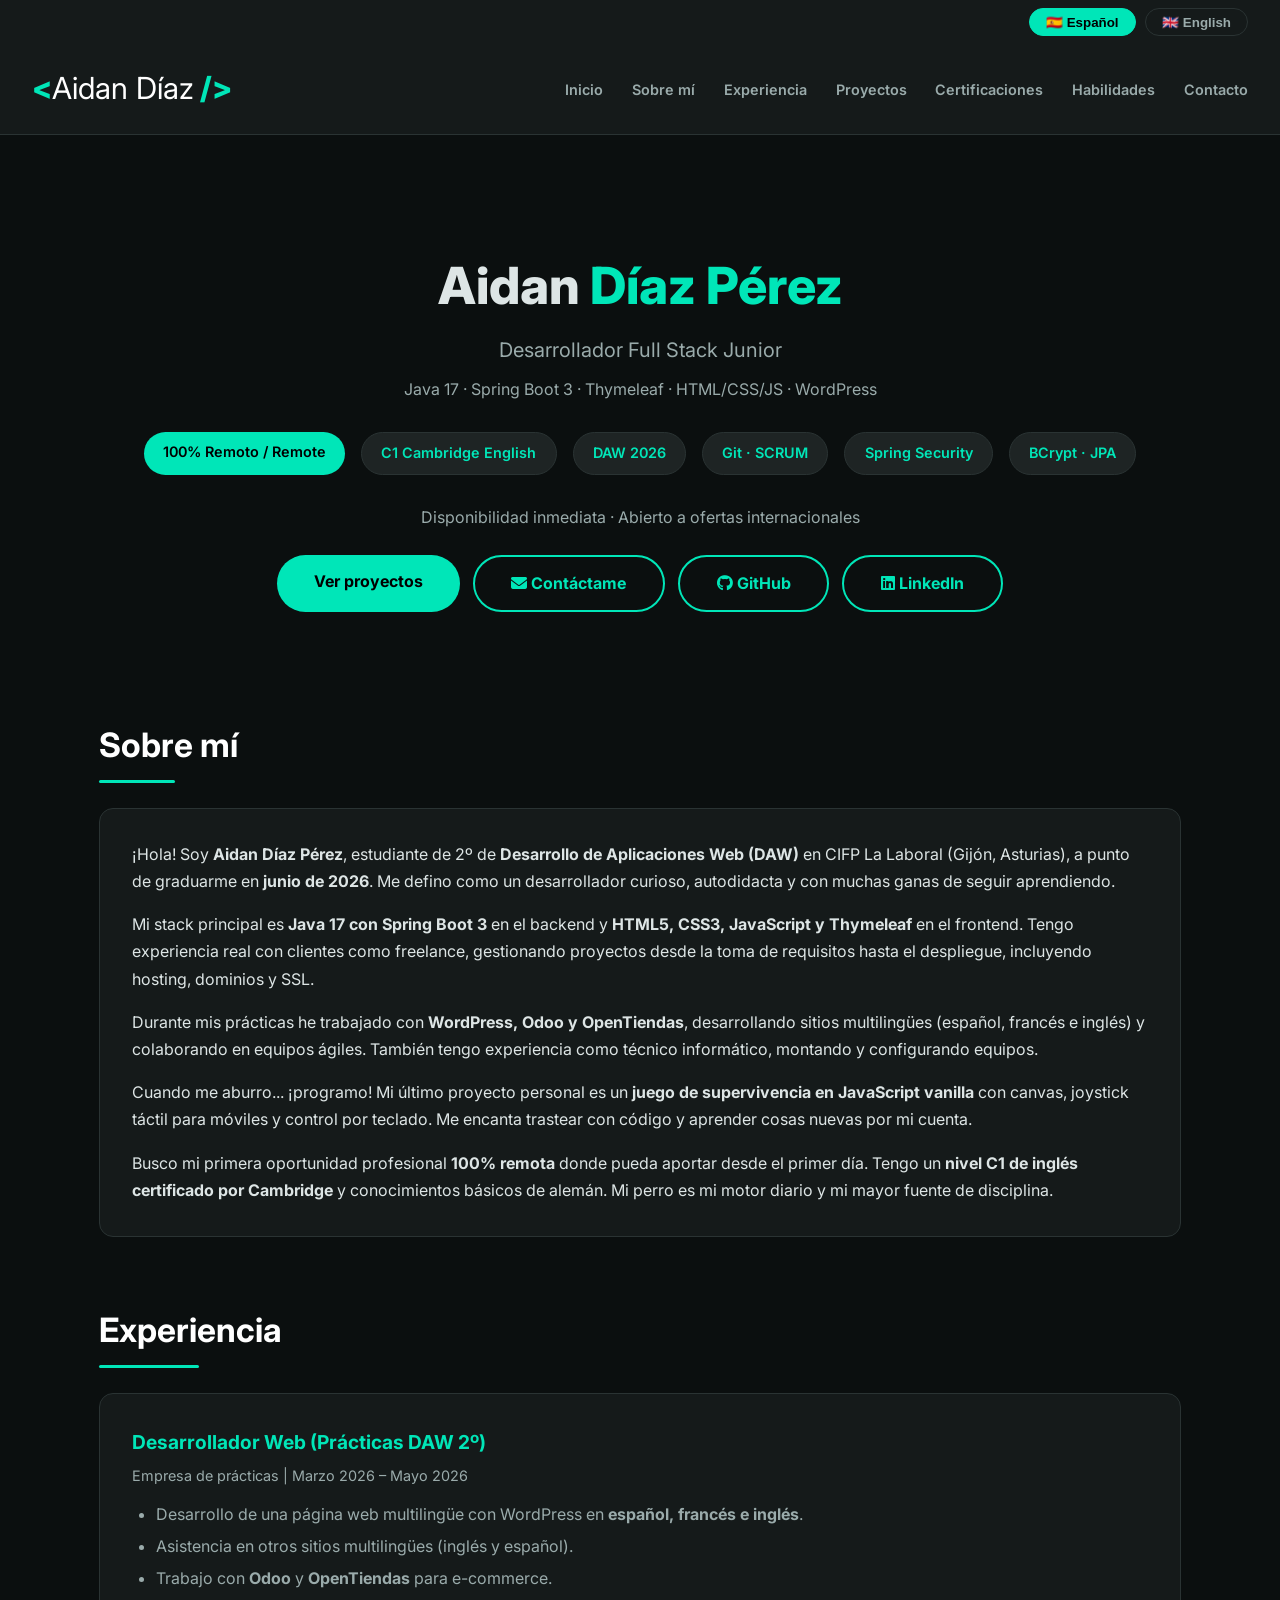
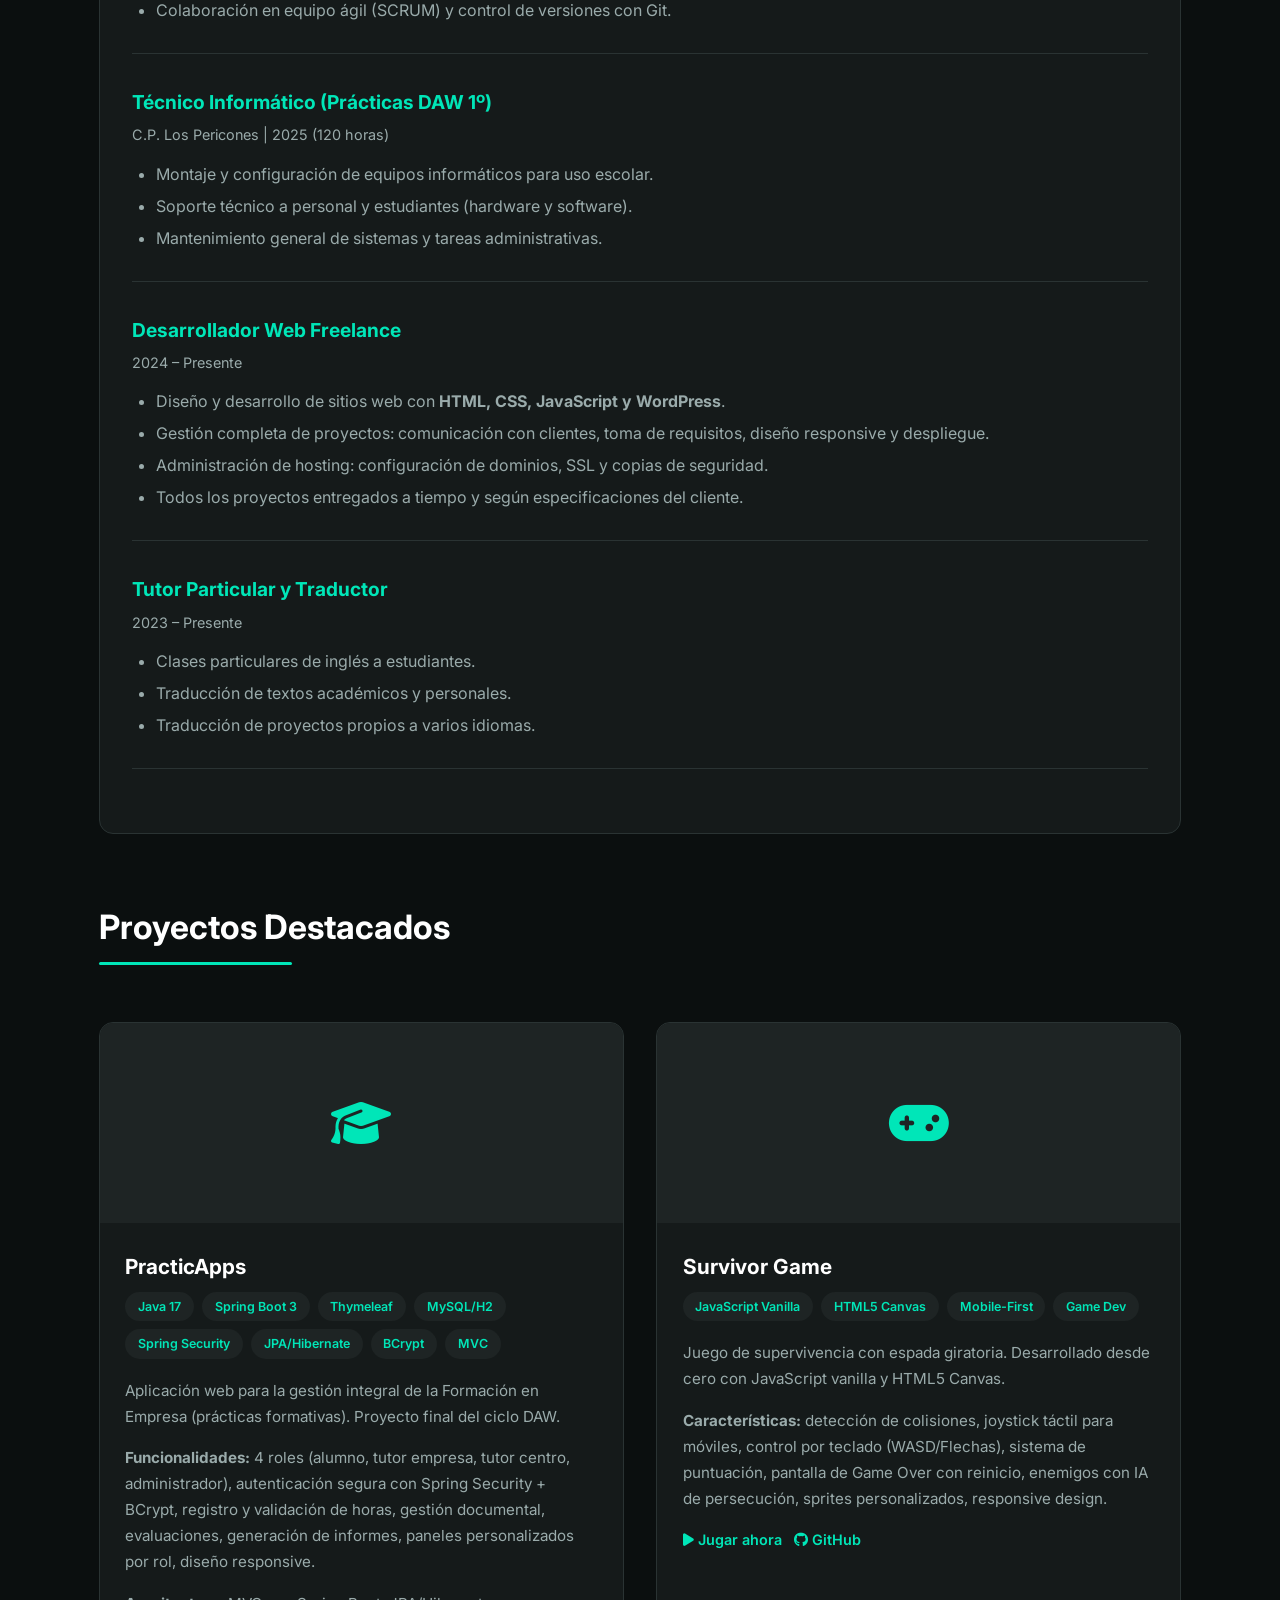
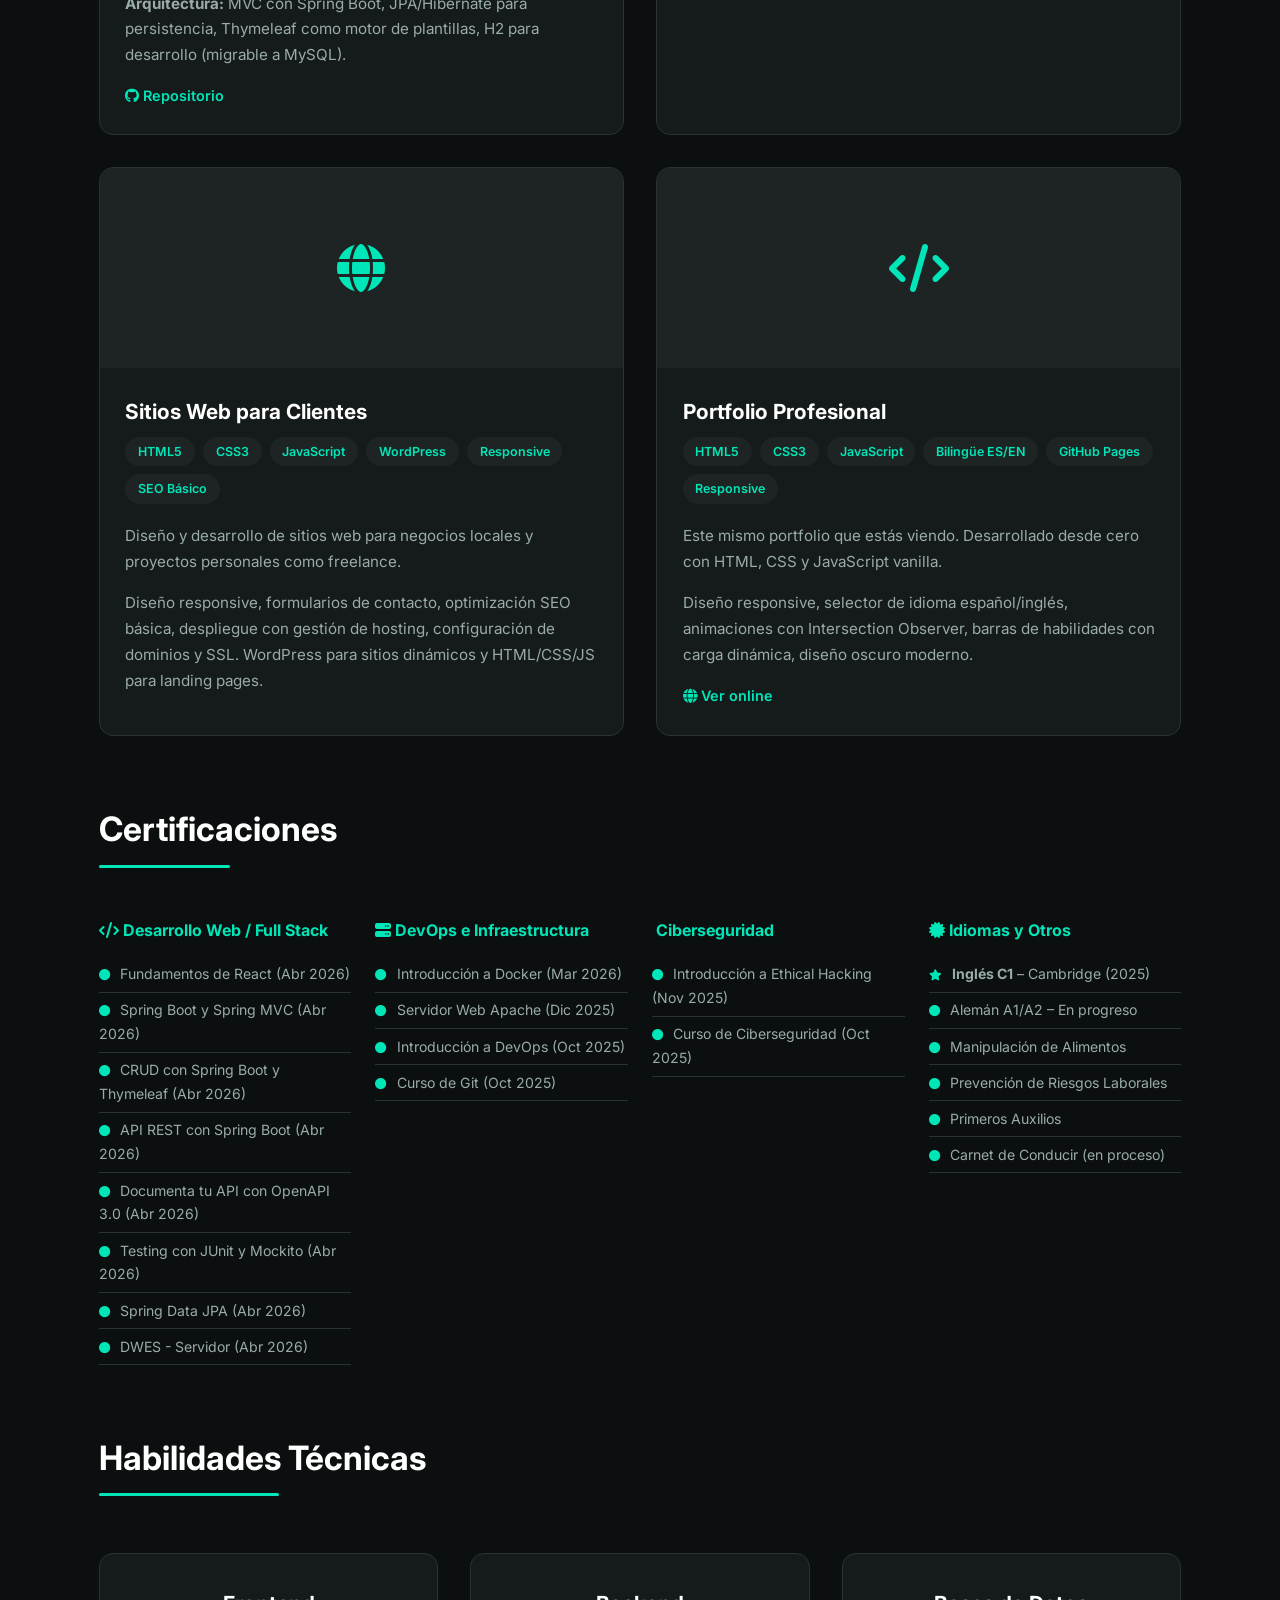
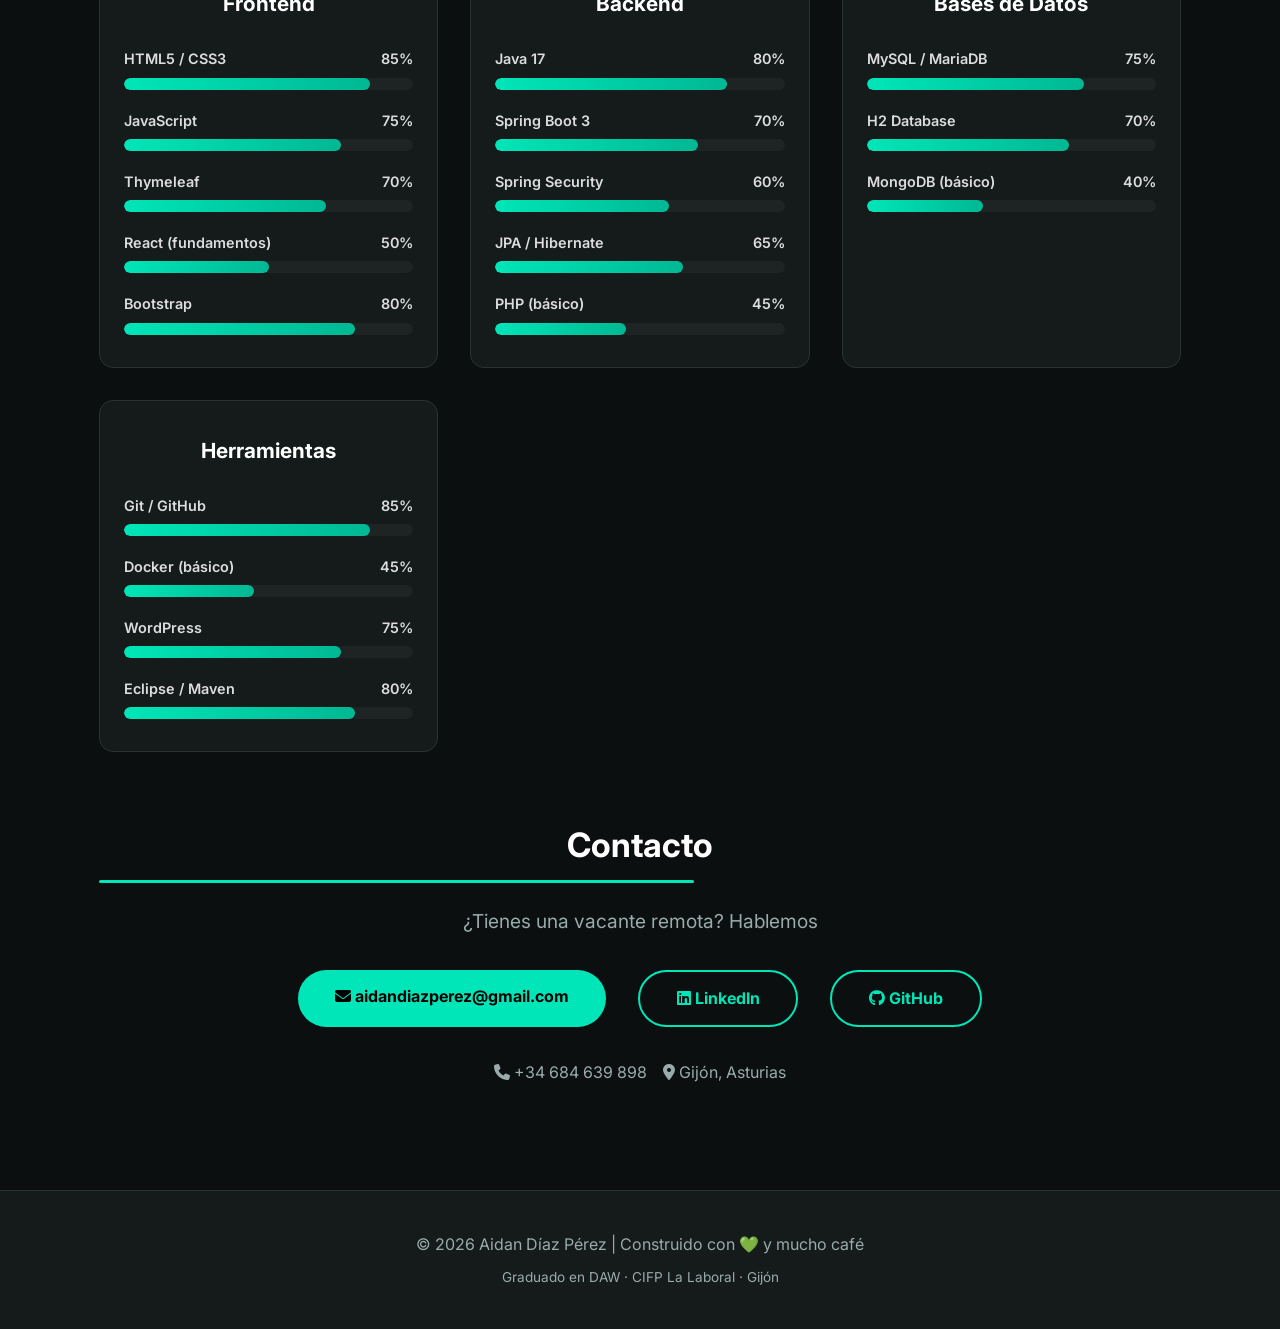
==== commit b3c21574: "Modificado el código y añadido el minijuego" ====
--- a/index.html
+++ b/index.html
@@ -3,8 +3,11 @@
 <head>
     <meta charset="UTF-8">
     <meta name="viewport" content="width=device-width, initial-scale=1.0">
-    <meta name="description" content="Full Stack Junior Developer | React · Spring Boot · Node.js | C1 English | Open to 100% Remote Work">
-    <title>Ardunsaurio | Full Stack Developer Jr. | Remoto</title>
+    <meta name="description" content="Aidan Díaz Pérez | Full Stack Junior Developer | Java · Spring Boot · Thymeleaf · HTML/CSS/JS | C1 Cambridge English | Open to 100% Remote Work">
+    <meta name="keywords" content="Aidan Díaz, desarrollador web, full stack, junior, Java, Spring Boot, Thymeleaf, DAW, remoto, portfolio">
+    <meta name="author" content="Aidan Díaz Pérez">
+    <meta name="robots" content="index, follow">
+    <title>Aidan Díaz Pérez | Full Stack Developer Jr. | Remoto</title>
     <link rel="stylesheet" href="https://cdnjs.cloudflare.com/ajax/libs/font-awesome/6.4.0/css/all.min.css">
     <link href="https://fonts.googleapis.com/css2?family=Inter:wght@300;400;600;700;800&display=swap" rel="stylesheet">
     <style>
@@ -17,7 +20,6 @@
             --text: #dde5e5;
             --text2: #9aabab;
             --border: #2a3333;
-            --danger: #ff6b6b;
             --radius: 14px;
         }
         * { margin: 0; padding: 0; box-sizing: border-box; }
@@ -31,7 +33,6 @@
         }
         .container { max-width: 1140px; margin: auto; padding: 2.5rem 1.8rem; }
 
-        /* Títulos */
         h2 {
             font-size: 2.1rem;
             font-weight: 700;
@@ -52,7 +53,6 @@
         }
         h3 { color: #fff; }
 
-        /* Header + idioma */
         .top-bar {
             background: var(--surface);
             padding: 0.5rem 2rem;
@@ -89,23 +89,8 @@
         .nav-links { list-style: none; display: flex; gap: 1.8rem; flex-wrap: wrap; }
         .nav-links a { color: var(--text2); text-decoration: none; font-weight: 600; font-size: 0.9rem; transition: 0.3s; }
         .nav-links a:hover { color: var(--accent); }
-        .menu-icon {
-            display: none;
-            font-size: 1.7rem;
-            cursor: pointer;
-            color: var(--accent);
-        }
-        .lang-badge {
-            background: var(--accent);
-            color: #000;
-            font-weight: 700;
-            padding: 0.25rem 0.7rem;
-            border-radius: 20px;
-            font-size: 0.8rem;
-            margin-left: 0.8rem;
-        }
-
-        /* Hero */
+        .menu-icon { display: none; font-size: 1.7rem; cursor: pointer; color: var(--accent); }
+
         .hero {
             text-align: center;
             padding: 5rem 0 3.5rem;
@@ -139,7 +124,7 @@
             border: 1px solid var(--border);
         }
         .badge.star { background: var(--accent); color: #000; border: none; }
-        .btn-group { margin-top: 1rem; }
+        .btn-group { margin-top: 1rem; display: flex; flex-wrap: wrap; justify-content: center; gap: 0.8rem; }
         .btn {
             display: inline-block;
             background: var(--accent);
@@ -148,11 +133,11 @@
             border-radius: 30px;
             font-weight: 700;
             text-decoration: none;
-            margin: 0.4rem;
             transition: 0.3s;
             border: none;
             cursor: pointer;
         }
+        .btn:hover { background: var(--accent2); }
         .btn-outline {
             background: transparent;
             border: 2px solid var(--accent);
@@ -160,12 +145,12 @@
         }
         .btn-outline:hover { background: var(--accent); color: #000; }
 
-        /* Cards genéricas */
         .card {
             background: var(--surface);
             border-radius: var(--radius);
             padding: 2rem;
             border: 1px solid var(--border);
+            margin-bottom: 1.5rem;
         }
 
         /* Habilidades - Baterías */
@@ -211,7 +196,7 @@
         /* Proyectos */
         .projects-grid {
             display: grid;
-            grid-template-columns: repeat(auto-fit, minmax(320px, 1fr));
+            grid-template-columns: repeat(auto-fit, minmax(340px, 1fr));
             gap: 2rem;
             margin-top: 2rem;
         }
@@ -245,15 +230,20 @@
             font-size: 0.78rem;
             font-weight: 600;
         }
+        .project-links {
+            display: flex;
+            flex-wrap: wrap;
+            gap: 0.8rem;
+        }
         .project-links a {
             color: var(--accent);
             font-weight: 600;
             text-decoration: none;
-            margin-right: 1.2rem;
             font-size: 0.9rem;
         }
-
-        /* Tabla de certificaciones */
+        .project-links a:hover { text-decoration: underline; }
+
+        /* Certificaciones */
         .cert-grid {
             display: grid;
             grid-template-columns: repeat(auto-fit, minmax(250px, 1fr));
@@ -273,6 +263,35 @@
             color: var(--text2);
         }
         .cert-col li i { color: var(--accent); margin-right: 0.4rem; font-size: 0.7rem; }
+
+        /* Experiencia */
+        .experience-item {
+            margin-bottom: 2rem;
+            padding-bottom: 1.5rem;
+            border-bottom: 1px solid var(--border);
+        }
+        .experience-item:last-child { border-bottom: none; margin-bottom: 0; padding-bottom: 0; }
+        .experience-item h3 { color: var(--accent); font-size: 1.2rem; margin-bottom: 0.3rem; }
+        .experience-item .date { color: var(--text2); font-size: 0.9rem; margin-bottom: 0.8rem; }
+        .experience-item ul { list-style: disc; padding-left: 1.5rem; color: var(--text2); }
+        .experience-item ul li { margin-bottom: 0.3rem; }
+
+        /* Código */
+        .code-snippet {
+            background: #0d1117;
+            color: #c9d1d9;
+            padding: 1.5rem;
+            border-radius: 8px;
+            font-family: 'Courier New', monospace;
+            font-size: 0.85rem;
+            overflow-x: auto;
+            margin-top: 1rem;
+            line-height: 1.5;
+        }
+        .code-snippet .keyword { color: #ff7b72; }
+        .code-snippet .function { color: #d2a8ff; }
+        .code-snippet .string { color: #a5d6ff; }
+        .code-snippet .comment { color: #8b949e; }
 
         /* Contacto */
         .contact-links {
@@ -292,7 +311,6 @@
             color: var(--text2);
         }
 
-        /* Responsive */
         @media (max-width: 768px) {
             .nav-links {
                 display: none;
@@ -311,9 +329,7 @@
             .top-bar { justify-content: center; }
         }
 
-        /* Ocultar/mostrar idioma */
-        .lang-es, .lang-en { display: none; }
-        .lang-es.active, .lang-en.active { display: initial; }
+        /* Idioma */
         span.lang-es, span.lang-en { display: none; }
         span.lang-es.active, span.lang-en.active { display: inline; }
         div.lang-es, div.lang-en { display: none; }
@@ -329,7 +345,7 @@
 
     <!-- Header -->
     <header>
-        <div class="logo">&lt;<span>Ardunsaurio</span> /&gt;</div>
+        <div class="logo">&lt;<span>Aidan Díaz</span> /&gt;</div>
         <i class="fa-solid fa-bars menu-icon" id="menu-icon"></i>
         <ul class="nav-links" id="nav-links">
             <li><a href="#inicio" data-es="Inicio" data-en="Home">Inicio</a></li>
@@ -346,27 +362,34 @@
         <!-- Hero -->
         <section id="inicio" class="hero">
             <h1>
+                <span class="lang-es active">Aidan <span class="accent">Díaz Pérez</span></span>
+                <span class="lang-en">Aidan <span class="accent">Díaz Pérez</span></span>
+            </h1>
+            <p class="subtitle">
                 <span class="lang-es active">Desarrollador <span class="accent">Full Stack Junior</span></span>
                 <span class="lang-en">Junior <span class="accent">Full Stack Developer</span></span>
-            </h1>
-            <p class="subtitle">
-                <span class="lang-es active">React · Spring Boot · Node.js · Docker</span>
-                <span class="lang-en">React · Spring Boot · Node.js · Docker</span>
+            </p>
+            <p class="subtitle" style="font-size:1rem;">
+                <span class="lang-es active">Java 17 · Spring Boot 3 · Thymeleaf · HTML/CSS/JS · WordPress</span>
+                <span class="lang-en">Java 17 · Spring Boot 3 · Thymeleaf · HTML/CSS/JS · WordPress</span>
             </p>
             <div class="badges">
                 <span class="badge star">100% Remoto / Remote</span>
                 <span class="badge">C1 Cambridge English</span>
                 <span class="badge">DAW 2026</span>
                 <span class="badge">Git · SCRUM</span>
+                <span class="badge">Spring Security</span>
+                <span class="badge">BCrypt · JPA</span>
             </div>
             <p style="color:var(--text2);margin-bottom:1.5rem;">
-                <span class="lang-es active">Disponible para incorporación inmediata · Abierto a ofertas internacionales</span>
+                <span class="lang-es active">Disponibilidad inmediata · Abierto a ofertas internacionales</span>
                 <span class="lang-en">Available immediately · Open to international remote offers</span>
             </p>
             <div class="btn-group">
                 <a href="#proyectos" class="btn"><span class="lang-es active">Ver proyectos</span><span class="lang-en">View projects</span></a>
-                <a href="cv-ardunsaurio.pdf" class="btn btn-outline" download><span class="lang-es active">Descargar CV</span><span class="lang-en">Download CV</span></a>
-                <a href="#contacto" class="btn btn-outline"><span class="lang-es active">Contáctame</span><span class="lang-en">Contact me</span></a>
+                <a href="mailto:aidandiazperez@gmail.com" class="btn btn-outline"><i class="fa-solid fa-envelope"></i> <span class="lang-es active">Contáctame</span><span class="lang-en">Contact me</span></a>
+                <a href="https://github.com/ArDuNqUeN" target="_blank" class="btn btn-outline"><i class="fa-brands fa-github"></i> GitHub</a>
+                <a href="https://www.linkedin.com/in/aidian-diaz-perez" target="_blank" class="btn btn-outline"><i class="fa-brands fa-linkedin"></i> LinkedIn</a>
             </div>
         </section>
 
@@ -375,16 +398,18 @@
             <h2><span class="lang-es active">Sobre mí</span><span class="lang-en">About me</span></h2>
             <div class="card">
                 <div class="lang-es active">
-                    <p>¡Hola! Soy <strong>[Tu Nombre]</strong>, recién graduado en <strong>Desarrollo de Aplicaciones Web (DAW)</strong> con una gran pasión por el desarrollo full stack y el aprendizaje continuo.</p>
-                    <p style="margin-top:1rem;">Durante mis prácticas, he trabajado con <strong>Odoo</strong> y <strong>OpenTiendas</strong> desarrollando y personalizando tiendas online reales, programando en Python y gestionando requisitos cambiantes de clientes. Esta experiencia me ha enseñado a desenvolverme con autonomía y a trabajar de forma asíncrona con equipos.</p>
-                    <p style="margin-top:1rem;">Busco mi primera oportunidad profesional <strong>100% remota</strong> donde pueda crecer con tecnologías modernas. Mi principal motivación es construir una vida independiente junto a mi perro, que es mi motor diario. Soy responsable, organizado y me adapto rápido a cualquier stack.</p>
-                    <p style="margin-top:1rem;">Poseo un <strong>nivel C1 de inglés certificado por Cambridge</strong> y conocimientos básicos de alemán, lo que me permite integrarme en equipos internacionales sin barreras idiomáticas.</p>
+                    <p>¡Hola! Soy <strong>Aidan Díaz Pérez</strong>, estudiante de 2º de <strong>Desarrollo de Aplicaciones Web (DAW)</strong> en CIFP La Laboral (Gijón, Asturias), a punto de graduarme en <strong>junio de 2026</strong>. Me defino como un desarrollador curioso, autodidacta y con muchas ganas de seguir aprendiendo.</p>
+                    <p style="margin-top:1rem;">Mi stack principal es <strong>Java 17 con Spring Boot 3</strong> en el backend y <strong>HTML5, CSS3, JavaScript y Thymeleaf</strong> en el frontend. Tengo experiencia real con clientes como freelance, gestionando proyectos desde la toma de requisitos hasta el despliegue, incluyendo hosting, dominios y SSL.</p>
+                    <p style="margin-top:1rem;">Durante mis prácticas he trabajado con <strong>WordPress, Odoo y OpenTiendas</strong>, desarrollando sitios multilingües (español, francés e inglés) y colaborando en equipos ágiles. También tengo experiencia como técnico informático, montando y configurando equipos.</p>
+                    <p style="margin-top:1rem;">Cuando me aburro... ¡programo! Mi último proyecto personal es un <strong>juego de supervivencia en JavaScript vanilla</strong> con canvas, joystick táctil para móviles y control por teclado. Me encanta trastear con código y aprender cosas nuevas por mi cuenta.</p>
+                    <p style="margin-top:1rem;">Busco mi primera oportunidad profesional <strong>100% remota</strong> donde pueda aportar desde el primer día. Tengo un <strong>nivel C1 de inglés certificado por Cambridge</strong> y conocimientos básicos de alemán. Mi perro es mi motor diario y mi mayor fuente de disciplina.</p>
                 </div>
                 <div class="lang-en">
-                    <p>Hi! I'm <strong>[Your Name]</strong>, a recent graduate in <strong>Web Application Development (DAW)</strong> with a huge passion for full stack development and continuous learning.</p>
-                    <p style="margin-top:1rem;">During my internship, I worked with <strong>Odoo</strong> and <strong>OpenTiendas</strong> developing and customizing real online stores, programming in Python and managing changing client requirements. This experience taught me to work autonomously and communicate asynchronously with teams.</p>
-                    <p style="margin-top:1rem;">I'm looking for my first <strong>100% remote</strong> professional opportunity where I can grow with modern technologies. My main motivation is building an independent life with my dog, my daily engine. I'm responsible, organized and I adapt quickly to any stack.</p>
-                    <p style="margin-top:1rem;">I hold a <strong>C1 Cambridge English certificate</strong> and basic German knowledge, which allows me to join international teams with no language barriers.</p>
+                    <p>Hi! I'm <strong>Aidan Díaz Pérez</strong>, a 2nd-year <strong>Web Application Development (DAW)</strong> student at CIFP La Laboral (Gijón, Asturias, Spain), graduating in <strong>June 2026</strong>. I'm a curious, self-taught developer eager to keep learning.</p>
+                    <p style="margin-top:1rem;">My main stack is <strong>Java 17 with Spring Boot 3</strong> on the backend and <strong>HTML5, CSS3, JavaScript and Thymeleaf</strong> on the frontend. I have real freelance experience with clients, managing projects from requirements to deployment, including hosting, domains and SSL.</p>
+                    <p style="margin-top:1rem;">During my internships I've worked with <strong>WordPress, Odoo and OpenTiendas</strong>, developing multilingual websites (Spanish, French and English) and collaborating in agile teams. I also have experience as an IT technician, assembling and configuring equipment.</p>
+                    <p style="margin-top:1rem;">When I get bored... I code! My latest personal project is a <strong>survival game in vanilla JavaScript</strong> with canvas, touch joystick for mobile and keyboard controls. I love tinkering with code and learning new things on my own.</p>
+                    <p style="margin-top:1rem;">I'm looking for my first <strong>100% remote</strong> professional opportunity where I can contribute from day one. I hold a <strong>C1 Cambridge English certificate</strong> and basic German knowledge. My dog is my daily engine and my greatest source of discipline.</p>
                 </div>
             </div>
         </section>
@@ -393,85 +418,184 @@
         <section id="experiencia" style="margin-top:4rem;">
             <h2><span class="lang-es active">Experiencia</span><span class="lang-en">Experience</span></h2>
             <div class="card">
-                <div class="lang-es active">
-                    <h3 style="color:var(--accent);">Desarrollador Web (Prácticas)</h3>
-                    <p style="color:var(--text2); margin-bottom:0.8rem;"><strong>[Nombre Empresa]</strong> | Marzo 2026 – Mayo 2026</p>
-                    <ul style="list-style: disc; padding-left: 1.5rem; color: var(--text2);">
-                        <li>Desarrollo y personalización de sitios web con <strong>Odoo</strong> y <strong>OpenTiendas</strong>.</li>
-                        <li>Programación de módulos a medida en <strong>Python</strong> (Odoo) y maquetación avanzada de e-commerce.</li>
-                        <li>Gestión de incidencias y comunicación directa con clientes para mejoras funcionales.</li>
-                        <li>Trabajo en equipo con <strong>Git</strong> y metodologías ágiles (SCRUM).</li>
-                    </ul>
-                </div>
-                <div class="lang-en">
-                    <h3 style="color:var(--accent);">Web Developer (Internship)</h3>
-                    <p style="color:var(--text2); margin-bottom:0.8rem;"><strong>[Company Name]</strong> | March 2026 – May 2026</p>
-                    <ul style="list-style: disc; padding-left: 1.5rem; color: var(--text2);">
-                        <li>Website development and customization using <strong>Odoo</strong> and <strong>OpenTiendas</strong>.</li>
-                        <li>Custom module programming in <strong>Python</strong> (Odoo) and advanced e-commerce layout design.</li>
-                        <li>Incident management and direct client communication for functional improvements.</li>
-                        <li>Team collaboration with <strong>Git</strong> and Agile methodologies (SCRUM).</li>
+                <div class="experience-item lang-es active">
+                    <h3>Desarrollador Web (Prácticas DAW 2º)</h3>
+                    <div class="date">Empresa de prácticas | Marzo 2026 – Mayo 2026</div>
+                    <ul>
+                        <li>Desarrollo de una página web multilingüe con WordPress en <strong>español, francés e inglés</strong>.</li>
+                        <li>Asistencia en otros sitios multilingües (inglés y español).</li>
+                        <li>Trabajo con <strong>Odoo</strong> y <strong>OpenTiendas</strong> para e-commerce.</li>
+                        <li>Colaboración en equipo ágil (SCRUM) y control de versiones con Git.</li>
+                    </ul>
+                </div>
+                <div class="experience-item lang-en">
+                    <h3>Web Developer Intern (DAW 2nd Year)</h3>
+                    <div class="date">Internship company | March 2026 – May 2026</div>
+                    <ul>
+                        <li>Developed a multilingual WordPress website in <strong>Spanish, French and English</strong>.</li>
+                        <li>Assisted with other multilingual sites (English and Spanish).</li>
+                        <li>Worked with <strong>Odoo</strong> and <strong>OpenTiendas</strong> for e-commerce.</li>
+                        <li>Agile team collaboration (SCRUM) and version control with Git.</li>
+                    </ul>
+                </div>
+
+                <div class="experience-item lang-es active">
+                    <h3>Técnico Informático (Prácticas DAW 1º)</h3>
+                    <div class="date">C.P. Los Pericones | 2025 (120 horas)</div>
+                    <ul>
+                        <li>Montaje y configuración de equipos informáticos para uso escolar.</li>
+                        <li>Soporte técnico a personal y estudiantes (hardware y software).</li>
+                        <li>Mantenimiento general de sistemas y tareas administrativas.</li>
+                    </ul>
+                </div>
+                <div class="experience-item lang-en">
+                    <h3>IT Support Technician (DAW 1st Year Intern)</h3>
+                    <div class="date">C.P. Los Pericones | 2025 (120 hours)</div>
+                    <ul>
+                        <li>Assembly and configuration of computer equipment for school use.</li>
+                        <li>Technical support to staff and students (hardware & software).</li>
+                        <li>General system maintenance and administrative tasks.</li>
+                    </ul>
+                </div>
+
+                <div class="experience-item lang-es active">
+                    <h3>Desarrollador Web Freelance</h3>
+                    <div class="date">2024 – Presente</div>
+                    <ul>
+                        <li>Diseño y desarrollo de sitios web con <strong>HTML, CSS, JavaScript y WordPress</strong>.</li>
+                        <li>Gestión completa de proyectos: comunicación con clientes, toma de requisitos, diseño responsive y despliegue.</li>
+                        <li>Administración de hosting: configuración de dominios, SSL y copias de seguridad.</li>
+                        <li>Todos los proyectos entregados a tiempo y según especificaciones del cliente.</li>
+                    </ul>
+                </div>
+                <div class="experience-item lang-en">
+                    <h3>Freelance Web Developer</h3>
+                    <div class="date">2024 – Present</div>
+                    <ul>
+                        <li>Website design and development using <strong>HTML, CSS, JavaScript and WordPress</strong>.</li>
+                        <li>Full project management: client communication, requirements gathering, responsive design and deployment.</li>
+                        <li>Hosting management: domain setup, SSL configuration and backups.</li>
+                        <li>All projects delivered on time and according to client specifications.</li>
+                    </ul>
+                </div>
+
+                <div class="experience-item lang-es active">
+                    <h3>Tutor Particular y Traductor</h3>
+                    <div class="date">2023 – Presente</div>
+                    <ul>
+                        <li>Clases particulares de inglés a estudiantes.</li>
+                        <li>Traducción de textos académicos y personales.</li>
+                        <li>Traducción de proyectos propios a varios idiomas.</li>
+                    </ul>
+                </div>
+                <div class="experience-item lang-en">
+                    <h3>Private Tutor & Translator</h3>
+                    <div class="date">2023 – Present</div>
+                    <ul>
+                        <li>Private English tutoring for students.</li>
+                        <li>Translation of academic and personal texts.</li>
+                        <li>Translation of own projects into multiple languages.</li>
                     </ul>
                 </div>
             </div>
         </section>
 
-        <!-- Proyectos (3 destacados basados en tu portfolio original) -->
+        <!-- Proyectos -->
         <section id="proyectos" style="margin-top:4rem;">
-            <h2><span class="lang-es active">Proyectos</span><span class="lang-en">Projects</span></h2>
+            <h2><span class="lang-es active">Proyectos Destacados</span><span class="lang-en">Featured Projects</span></h2>
+
             <div class="projects-grid">
-                <!-- Proyecto 1: Social Media / Red Social (React + Node) -->
+                <!-- Proyecto 1: PracticApps -->
                 <div class="project-card">
-                    <div class="img-placeholder"><i class="fa-solid fa-users"></i></div>
+                    <div class="img-placeholder"><i class="fa-solid fa-graduation-cap"></i></div>
                     <div class="project-info">
-                        <h3>Social Connect</h3>
+                        <h3>PracticApps</h3>
                         <div class="tags">
-                            <span class="tag">React</span><span class="tag">Node.js</span><span class="tag">Express</span><span class="tag">MongoDB</span><span class="tag">JWT</span>
-                        </div>
-                        <p class="lang-es active">Red social con registro, login JWT, feed de publicaciones, likes y perfil de usuario. API RESTful con Express y MongoDB. Desplegada en Vercel.</p>
-                        <p class="lang-en">Social network with registration, JWT login, post feed, likes and user profile. RESTful API with Express and MongoDB. Deployed on Vercel.</p>
+                            <span class="tag">Java 17</span><span class="tag">Spring Boot 3</span><span class="tag">Thymeleaf</span><span class="tag">MySQL/H2</span><span class="tag">Spring Security</span><span class="tag">JPA/Hibernate</span><span class="tag">BCrypt</span><span class="tag">MVC</span>
+                        </div>
+                        <div class="lang-es active">
+                            <p>Aplicación web para la gestión integral de la Formación en Empresa (prácticas formativas). Proyecto final del ciclo DAW.</p>
+                            <p style="margin-top:0.5rem;"><strong>Funcionalidades:</strong> 4 roles (alumno, tutor empresa, tutor centro, administrador), autenticación segura con Spring Security + BCrypt, registro y validación de horas, gestión documental, evaluaciones, generación de informes, paneles personalizados por rol, diseño responsive.</p>
+                            <p style="margin-top:0.5rem;"><strong>Arquitectura:</strong> MVC con Spring Boot, JPA/Hibernate para persistencia, Thymeleaf como motor de plantillas, H2 para desarrollo (migrable a MySQL).</p>
+                        </div>
+                        <div class="lang-en">
+                            <p>Web application for comprehensive internship management. Final project for the DAW degree.</p>
+                            <p style="margin-top:0.5rem;"><strong>Features:</strong> 4 roles (student, company tutor, school tutor, admin), secure authentication with Spring Security + BCrypt, hour logging and validation, document management, evaluations, report generation, role-based dashboards, responsive design.</p>
+                            <p style="margin-top:0.5rem;"><strong>Architecture:</strong> MVC with Spring Boot, JPA/Hibernate for persistence, Thymeleaf as template engine, H2 for development (migratable to MySQL).</p>
+                        </div>
                         <div class="project-links">
-                            <a href="https://github.com/ardunsaurio" target="_blank"><i class="fa-brands fa-github"></i> GitHub</a>
-                            <a href="#" target="_blank"><i class="fa-solid fa-globe"></i> <span class="lang-es active">Demo</span><span class="lang-en">Live demo</span></a>
+                            <a href="https://github.com/ArDuNqUeN/Proyecto_Diaz_Perez_Aidan" target="_blank"><i class="fa-brands fa-github"></i> Repositorio</a>
                         </div>
                     </div>
                 </div>
-                <!-- Proyecto 2: E-commerce Dashboard (Spring Boot) -->
+
+                <!-- Proyecto 2: Juego JavaScript -->
                 <div class="project-card">
-                    <div class="img-placeholder"><i class="fa-solid fa-store"></i></div>
+                    <div class="img-placeholder"><i class="fa-solid fa-gamepad"></i></div>
                     <div class="project-info">
-                        <h3>E-Commerce Admin Panel</h3>
+                        <h3>Survivor Game</h3>
                         <div class="tags">
-                            <span class="tag">Spring Boot</span><span class="tag">Thymeleaf</span><span class="tag">JPA</span><span class="tag">MySQL</span><span class="tag">Docker</span>
-                        </div>
-                        <p class="lang-es active">CRUD completo de productos, categorías y pedidos. Validación de formularios, gestión de errores y testing con JUnit/Mockito. Contenerizado con Docker.</p>
-                        <p class="lang-en">Full CRUD for products, categories and orders. Form validation, error handling and testing with JUnit/Mockito. Docker containerized.</p>
+                            <span class="tag">JavaScript Vanilla</span><span class="tag">HTML5 Canvas</span><span class="tag">Mobile-First</span><span class="tag">Game Dev</span>
+                        </div>
+                        <div class="lang-es active">
+                            <p>Juego de supervivencia con espada giratoria. Desarrollado desde cero con JavaScript vanilla y HTML5 Canvas.</p>
+                            <p style="margin-top:0.5rem;"><strong>Características:</strong> detección de colisiones, joystick táctil para móviles, control por teclado (WASD/Flechas), sistema de puntuación, pantalla de Game Over con reinicio, enemigos con IA de persecución, sprites personalizados, responsive design.</p>
+                        </div>
+                        <div class="lang-en">
+                            <p>Survival game with spinning sword. Built from scratch with vanilla JavaScript and HTML5 Canvas.</p>
+                            <p style="margin-top:0.5rem;"><strong>Features:</strong> collision detection, touch joystick for mobile, keyboard controls (WASD/Arrows), scoring system, Game Over screen with restart, enemies with chase AI, custom sprites, responsive design.</p>
+                        </div>
                         <div class="project-links">
-                            <a href="https://github.com/ardunsaurio" target="_blank"><i class="fa-brands fa-github"></i> GitHub</a>
-                            <a href="#" target="_blank"><i class="fa-solid fa-globe"></i> <span class="lang-es active">Demo</span><span class="lang-en">Live demo</span></a>
+                            <a href="juego.html" target="_blank"><i class="fa-solid fa-play"></i> <span class="lang-es active">Jugar ahora</span><span class="lang-en">Play now</span></a>
+                            <a href="https://github.com/ArDuNqUeN" target="_blank"><i class="fa-brands fa-github"></i> GitHub</a>
                         </div>
                     </div>
                 </div>
-                <!-- Proyecto 3: API REST con OpenAPI (Spring Boot) -->
+
+                <!-- Proyecto 3: Sitios Web Freelance -->
+                <div class="project-card">
+                    <div class="img-placeholder"><i class="fa-solid fa-globe"></i></div>
+                    <div class="project-info">
+                        <h3><span class="lang-es active">Sitios Web para Clientes</span><span class="lang-en">Client Websites</span></h3>
+                        <div class="tags">
+                            <span class="tag">HTML5</span><span class="tag">CSS3</span><span class="tag">JavaScript</span><span class="tag">WordPress</span><span class="tag">Responsive</span><span class="tag">SEO Básico</span>
+                        </div>
+                        <div class="lang-es active">
+                            <p>Diseño y desarrollo de sitios web para negocios locales y proyectos personales como freelance.</p>
+                            <p style="margin-top:0.5rem;">Diseño responsive, formularios de contacto, optimización SEO básica, despliegue con gestión de hosting, configuración de dominios y SSL. WordPress para sitios dinámicos y HTML/CSS/JS para landing pages.</p>
+                        </div>
+                        <div class="lang-en">
+                            <p>Design and development of websites for local businesses and personal projects as a freelancer.</p>
+                            <p style="margin-top:0.5rem;">Responsive design, contact forms, basic SEO optimization, deployment with hosting management, domain and SSL configuration. WordPress for dynamic sites and HTML/CSS/JS for landing pages.</p>
+                        </div>
+                    </div>
+                </div>
+
+                <!-- Proyecto 4: Este Portfolio -->
                 <div class="project-card">
                     <div class="img-placeholder"><i class="fa-solid fa-code"></i></div>
                     <div class="project-info">
-                        <h3>API REST Documentada</h3>
+                        <h3><span class="lang-es active">Portfolio Profesional</span><span class="lang-en">Professional Portfolio</span></h3>
                         <div class="tags">
-                            <span class="tag">Spring Boot</span><span class="tag">OpenAPI 3.0</span><span class="tag">JPA</span><span class="tag">Postman</span>
-                        </div>
-                        <p class="lang-es active">API RESTful documentada con OpenAPI/Swagger. Endpoints con paginación, filtros y manejo de excepciones. Probada con Postman.</p>
-                        <p class="lang-en">RESTful API documented with OpenAPI/Swagger. Endpoints with pagination, filters and exception handling. Tested with Postman.</p>
+                            <span class="tag">HTML5</span><span class="tag">CSS3</span><span class="tag">JavaScript</span><span class="tag">Bilingüe ES/EN</span><span class="tag">GitHub Pages</span><span class="tag">Responsive</span>
+                        </div>
+                        <div class="lang-es active">
+                            <p>Este mismo portfolio que estás viendo. Desarrollado desde cero con HTML, CSS y JavaScript vanilla.</p>
+                            <p style="margin-top:0.5rem;">Diseño responsive, selector de idioma español/inglés, animaciones con Intersection Observer, barras de habilidades con carga dinámica, diseño oscuro moderno.</p>
+                        </div>
+                        <div class="lang-en">
+                            <p>This very portfolio you're viewing. Built from scratch with vanilla HTML, CSS and JavaScript.</p>
+                            <p style="margin-top:0.5rem;">Responsive design, Spanish/English language selector, Intersection Observer animations, dynamic skill bars, modern dark design.</p>
+                        </div>
                         <div class="project-links">
-                            <a href="https://github.com/ardunsaurio" target="_blank"><i class="fa-brands fa-github"></i> GitHub</a>
-                            <a href="#" target="_blank"><i class="fa-solid fa-globe"></i> <span class="lang-es active">Demo</span><span class="lang-en">Live demo</span></a>
+                            <a href="https://ardunsaurio.github.io/Portfolio-Profesional/" target="_blank"><i class="fa-solid fa-globe"></i> <span class="lang-es active">Ver online</span><span class="lang-en">Live demo</span></a>
                         </div>
                     </div>
                 </div>
             </div>
         </section>
 
-        <!-- Certificaciones (basadas en tus diplomas reales) -->
+        <!-- Certificaciones -->
         <section id="certificaciones" style="margin-top:4rem;">
             <h2><span class="lang-es active">Certificaciones</span><span class="lang-en">Certifications</span></h2>
             <div class="cert-grid">
@@ -505,10 +629,14 @@
                     </ul>
                 </div>
                 <div class="cert-col">
-                    <h3><i class="fa-solid fa-language"></i> <span class="lang-es active">Idiomas</span><span class="lang-en">Languages</span></h3>
+                    <h3><i class="fa-solid fa-certificate"></i> <span class="lang-es active">Idiomas y Otros</span><span class="lang-en">Languages & Others</span></h3>
                     <ul>
                         <li><i class="fa-solid fa-star" style="color:var(--accent);"></i> <strong>Inglés C1</strong> – Cambridge (2025)</li>
                         <li><i class="fa-solid fa-circle"></i> Alemán A1/A2 – En progreso</li>
+                        <li><i class="fa-solid fa-circle"></i> Manipulación de Alimentos</li>
+                        <li><i class="fa-solid fa-circle"></i> Prevención de Riesgos Laborales</li>
+                        <li><i class="fa-solid fa-circle"></i> Primeros Auxilios</li>
+                        <li><i class="fa-solid fa-circle"></i> Carnet de Conducir (en proceso)</li>
                     </ul>
                 </div>
             </div>
@@ -516,41 +644,43 @@
 
         <!-- Habilidades (Baterías) -->
         <section id="habilidades" style="margin-top:4rem;">
-            <h2><span class="lang-es active">Habilidades</span><span class="lang-en">Skills</span></h2>
+            <h2><span class="lang-es active">Habilidades Técnicas</span><span class="lang-en">Technical Skills</span></h2>
             <div class="skills-grid">
                 <div class="skill-card">
                     <h3>Frontend</h3>
                     <div class="battery-list">
-                        <div class="battery-item"><span class="battery-label">React <span>80%</span></span><div class="battery-bar"><div class="battery-fill" data-width="80"></div></div></div>
-                        <div class="battery-item"><span class="battery-label">JavaScript ES6+ <span>85%</span></span><div class="battery-bar"><div class="battery-fill" data-width="85"></div></div></div>
-                        <div class="battery-item"><span class="battery-label">HTML5 / CSS3 <span>90%</span></span><div class="battery-bar"><div class="battery-fill" data-width="90"></div></div></div>
-                        <div class="battery-item"><span class="battery-label">Bootstrap / Tailwind <span>75%</span></span><div class="battery-bar"><div class="battery-fill" data-width="75"></div></div></div>
+                        <div class="battery-item"><span class="battery-label">HTML5 / CSS3 <span>85%</span></span><div class="battery-bar"><div class="battery-fill" data-width="85"></div></div></div>
+                        <div class="battery-item"><span class="battery-label">JavaScript <span>75%</span></span><div class="battery-bar"><div class="battery-fill" data-width="75"></div></div></div>
+                        <div class="battery-item"><span class="battery-label">Thymeleaf <span>70%</span></span><div class="battery-bar"><div class="battery-fill" data-width="70"></div></div></div>
+                        <div class="battery-item"><span class="battery-label">React (fundamentos) <span>50%</span></span><div class="battery-bar"><div class="battery-fill" data-width="50"></div></div></div>
+                        <div class="battery-item"><span class="battery-label">Bootstrap <span>80%</span></span><div class="battery-bar"><div class="battery-fill" data-width="80"></div></div></div>
                     </div>
                 </div>
                 <div class="skill-card">
                     <h3>Backend</h3>
                     <div class="battery-list">
-                        <div class="battery-item"><span class="battery-label">Spring Boot <span>70%</span></span><div class="battery-bar"><div class="battery-fill" data-width="70"></div></div></div>
-                        <div class="battery-item"><span class="battery-label">Node.js / Express <span>65%</span></span><div class="battery-bar"><div class="battery-fill" data-width="65"></div></div></div>
-                        <div class="battery-item"><span class="battery-label">PHP <span>60%</span></span><div class="battery-bar"><div class="battery-fill" data-width="60"></div></div></div>
-                        <div class="battery-item"><span class="battery-label">Python (Odoo) <span>50%</span></span><div class="battery-bar"><div class="battery-fill" data-width="50"></div></div></div>
+                        <div class="battery-item"><span class="battery-label">Java 17 <span>80%</span></span><div class="battery-bar"><div class="battery-fill" data-width="80"></div></div></div>
+                        <div class="battery-item"><span class="battery-label">Spring Boot 3 <span>70%</span></span><div class="battery-bar"><div class="battery-fill" data-width="70"></div></div></div>
+                        <div class="battery-item"><span class="battery-label">Spring Security <span>60%</span></span><div class="battery-bar"><div class="battery-fill" data-width="60"></div></div></div>
+                        <div class="battery-item"><span class="battery-label">JPA / Hibernate <span>65%</span></span><div class="battery-bar"><div class="battery-fill" data-width="65"></div></div></div>
+                        <div class="battery-item"><span class="battery-label">PHP (básico) <span>45%</span></span><div class="battery-bar"><div class="battery-fill" data-width="45"></div></div></div>
                     </div>
                 </div>
                 <div class="skill-card">
-                    <h3><span class="lang-es active">Bases de datos</span><span class="lang-en">Databases</span></h3>
+                    <h3><span class="lang-es active">Bases de Datos</span><span class="lang-en">Databases</span></h3>
                     <div class="battery-list">
-                        <div class="battery-item"><span class="battery-label">MySQL / MariaDB <span>80%</span></span><div class="battery-bar"><div class="battery-fill" data-width="80"></div></div></div>
-                        <div class="battery-item"><span class="battery-label">MongoDB <span>55%</span></span><div class="battery-bar"><div class="battery-fill" data-width="55"></div></div></div>
-                        <div class="battery-item"><span class="battery-label">PostgreSQL <span>45%</span></span><div class="battery-bar"><div class="battery-fill" data-width="45"></div></div></div>
+                        <div class="battery-item"><span class="battery-label">MySQL / MariaDB <span>75%</span></span><div class="battery-bar"><div class="battery-fill" data-width="75"></div></div></div>
+                        <div class="battery-item"><span class="battery-label">H2 Database <span>70%</span></span><div class="battery-bar"><div class="battery-fill" data-width="70"></div></div></div>
+                        <div class="battery-item"><span class="battery-label">MongoDB (básico) <span>40%</span></span><div class="battery-bar"><div class="battery-fill" data-width="40"></div></div></div>
                     </div>
                 </div>
                 <div class="skill-card">
                     <h3><span class="lang-es active">Herramientas</span><span class="lang-en">Tools</span></h3>
                     <div class="battery-list">
                         <div class="battery-item"><span class="battery-label">Git / GitHub <span>85%</span></span><div class="battery-bar"><div class="battery-fill" data-width="85"></div></div></div>
-                        <div class="battery-item"><span class="battery-label">Docker <span>45%</span></span><div class="battery-bar"><div class="battery-fill" data-width="45"></div></div></div>
-                        <div class="battery-item"><span class="battery-label">Postman / OpenAPI <span>70%</span></span><div class="battery-bar"><div class="battery-fill" data-width="70"></div></div></div>
-                        <div class="battery-item"><span class="battery-label">Vercel / Netlify <span>75%</span></span><div class="battery-bar"><div class="battery-fill" data-width="75"></div></div></div>
+                        <div class="battery-item"><span class="battery-label">Docker (básico) <span>45%</span></span><div class="battery-bar"><div class="battery-fill" data-width="45"></div></div></div>
+                        <div class="battery-item"><span class="battery-label">WordPress <span>75%</span></span><div class="battery-bar"><div class="battery-fill" data-width="75"></div></div></div>
+                        <div class="battery-item"><span class="battery-label">Eclipse / Maven <span>80%</span></span><div class="battery-bar"><div class="battery-fill" data-width="80"></div></div></div>
                     </div>
                 </div>
             </div>
@@ -564,15 +694,24 @@
                 <span class="lang-en">Got a remote position? Let's talk</span>
             </p>
             <div class="contact-links">
-                <a href="mailto:tuemail@example.com" class="btn"><i class="fa-solid fa-envelope"></i> Email</a>
-                <a href="https://linkedin.com/in/tuusuario" target="_blank" class="btn btn-outline"><i class="fa-brands fa-linkedin"></i> LinkedIn</a>
-                <a href="https://github.com/ardunsaurio" target="_blank" class="btn btn-outline"><i class="fa-brands fa-github"></i> GitHub</a>
+                <a href="mailto:aidandiazperez@gmail.com" class="btn"><i class="fa-solid fa-envelope"></i> aidandiazperez@gmail.com</a>
+                <a href="https://www.linkedin.com/in/aidian-diaz-perez" target="_blank" class="btn btn-outline"><i class="fa-brands fa-linkedin"></i> LinkedIn</a>
+                <a href="https://github.com/ArDuNqUeN" target="_blank" class="btn btn-outline"><i class="fa-brands fa-github"></i> GitHub</a>
             </div>
+            <p style="margin-top:2rem; color:var(--text2);">
+                <i class="fa-solid fa-phone"></i> +34 684 639 898
+                &nbsp;&nbsp;
+                <i class="fa-solid fa-location-dot"></i> Gijón, Asturias
+            </p>
         </section>
     </main>
 
     <footer>
-        <p>© 2026 Ardunsaurio | <span class="lang-es active">Construido con 💚 y mucho café</span><span class="lang-en">Built with 💚 and lots of coffee</span></p>
+        <p>© 2026 Aidan Díaz Pérez | <span class="lang-es active">Construido con 💚 y mucho café</span><span class="lang-en">Built with 💚 and lots of coffee</span></p>
+        <p style="margin-top:0.5rem; font-size:0.85rem;">
+            <span class="lang-es active">Graduado en DAW · CIFP La Laboral · Gijón</span>
+            <span class="lang-en">DAW Graduate · CIFP La Laboral · Gijón, Spain</span>
+        </p>
     </footer>
 
     <script>
@@ -597,7 +736,6 @@
             });
             btnEs.classList.toggle('active', lang === 'es');
             btnEn.classList.toggle('active', lang === 'en');
-            // Actualizar menú
             document.querySelectorAll('.nav-links a').forEach(a => {
                 const text = a.getAttribute(`data-${lang}`);
                 if (text) a.textContent = text;
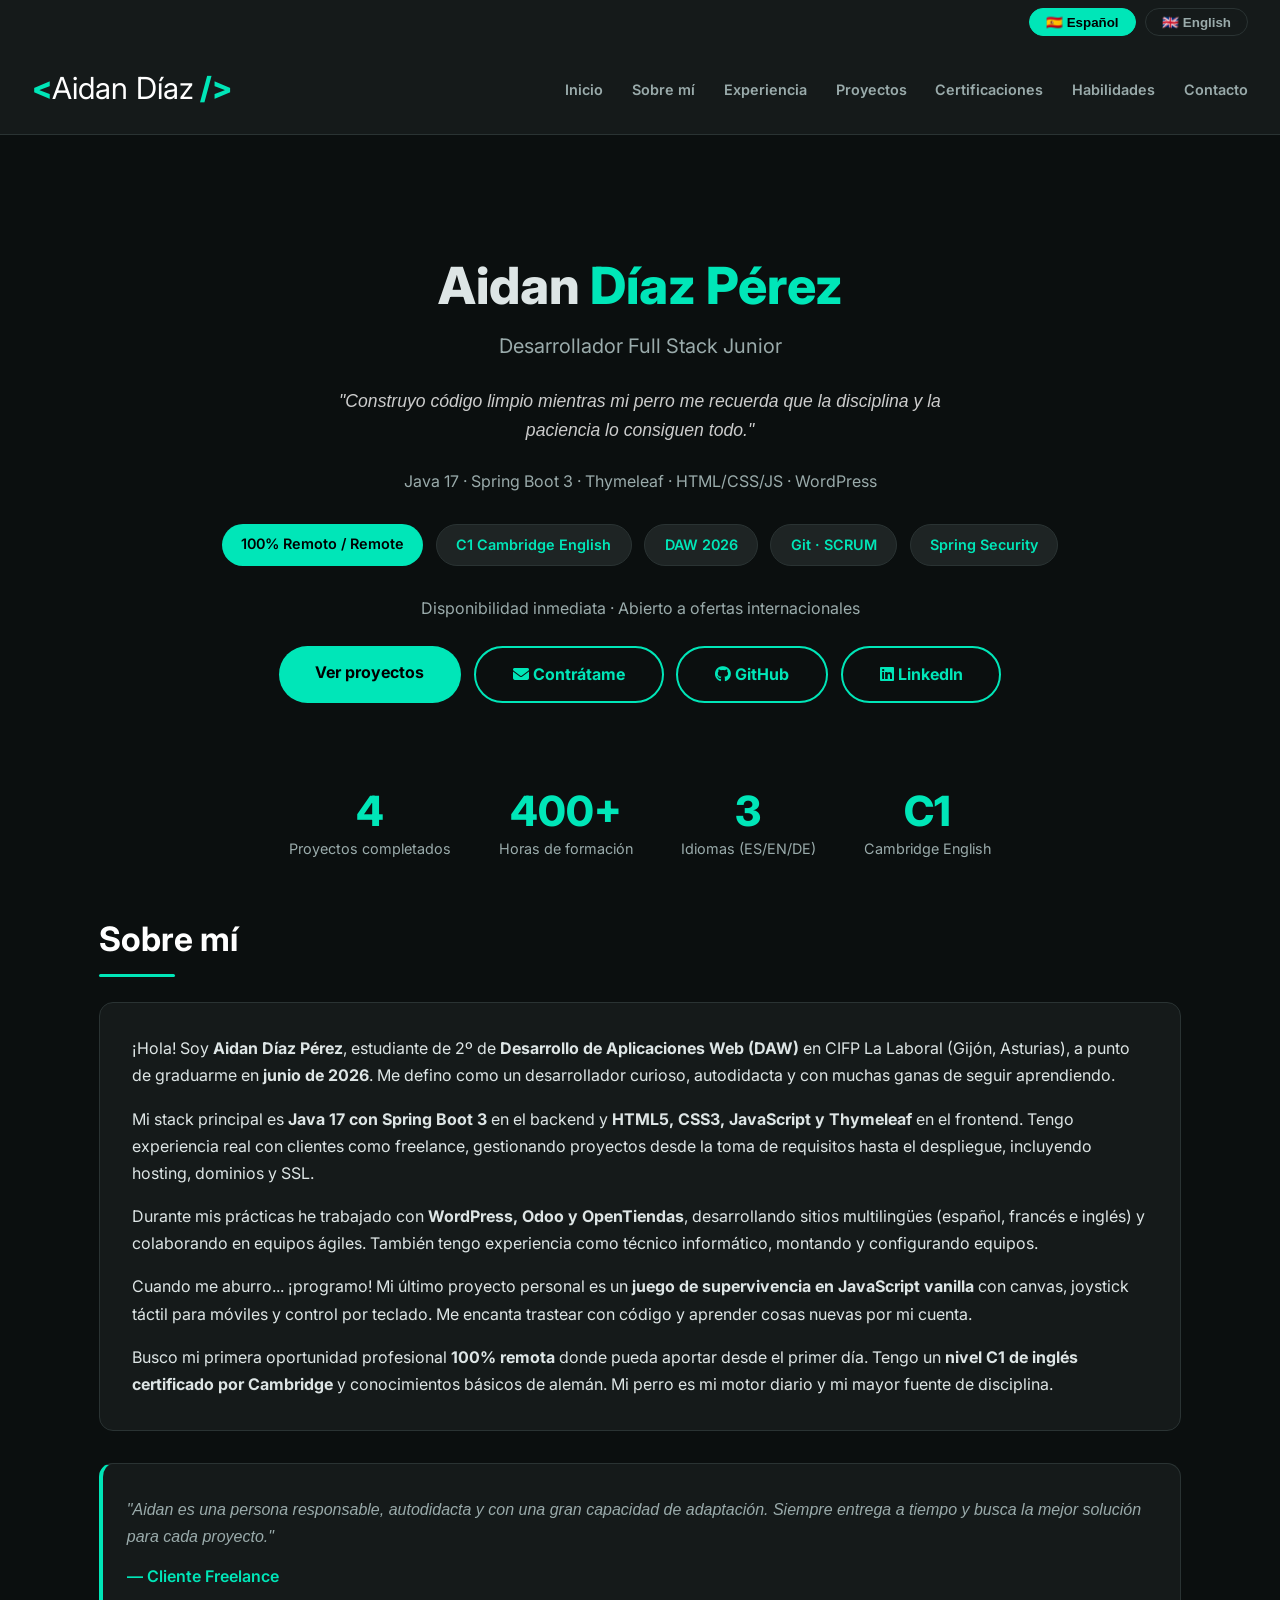
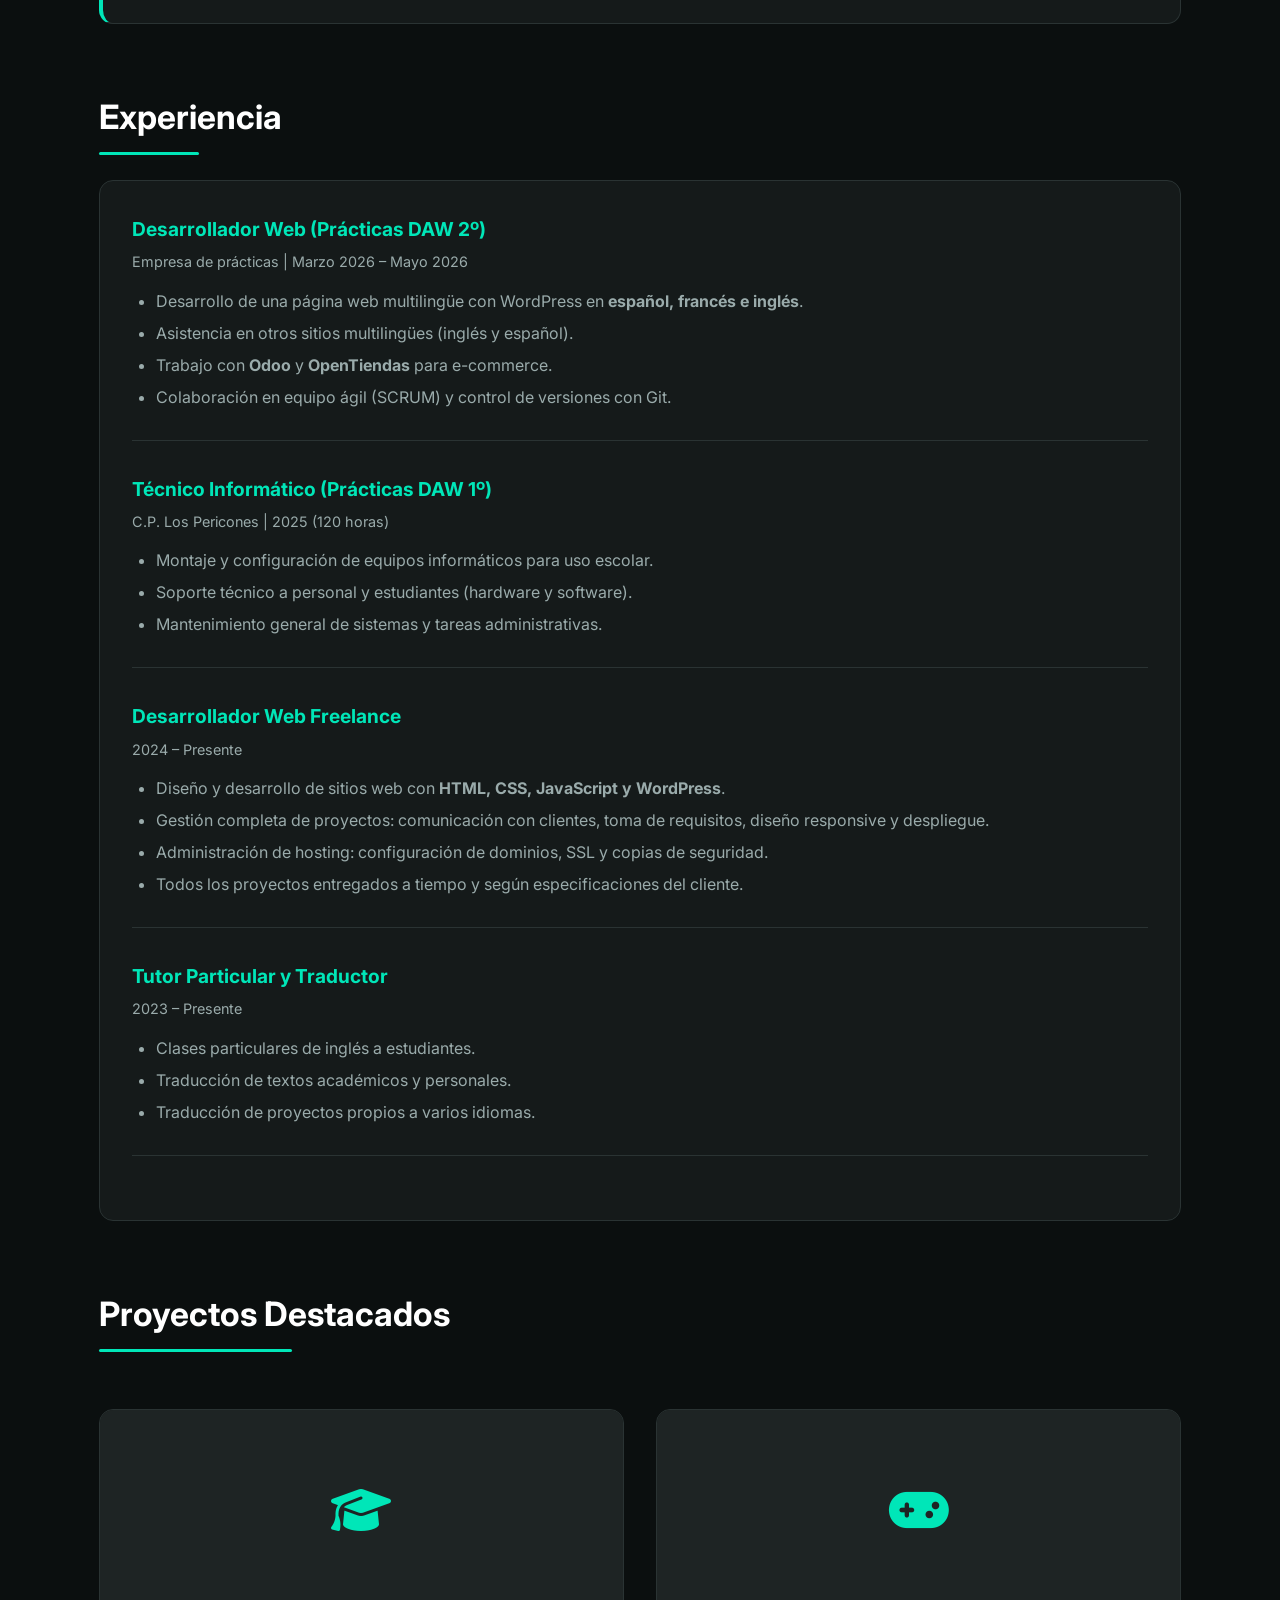
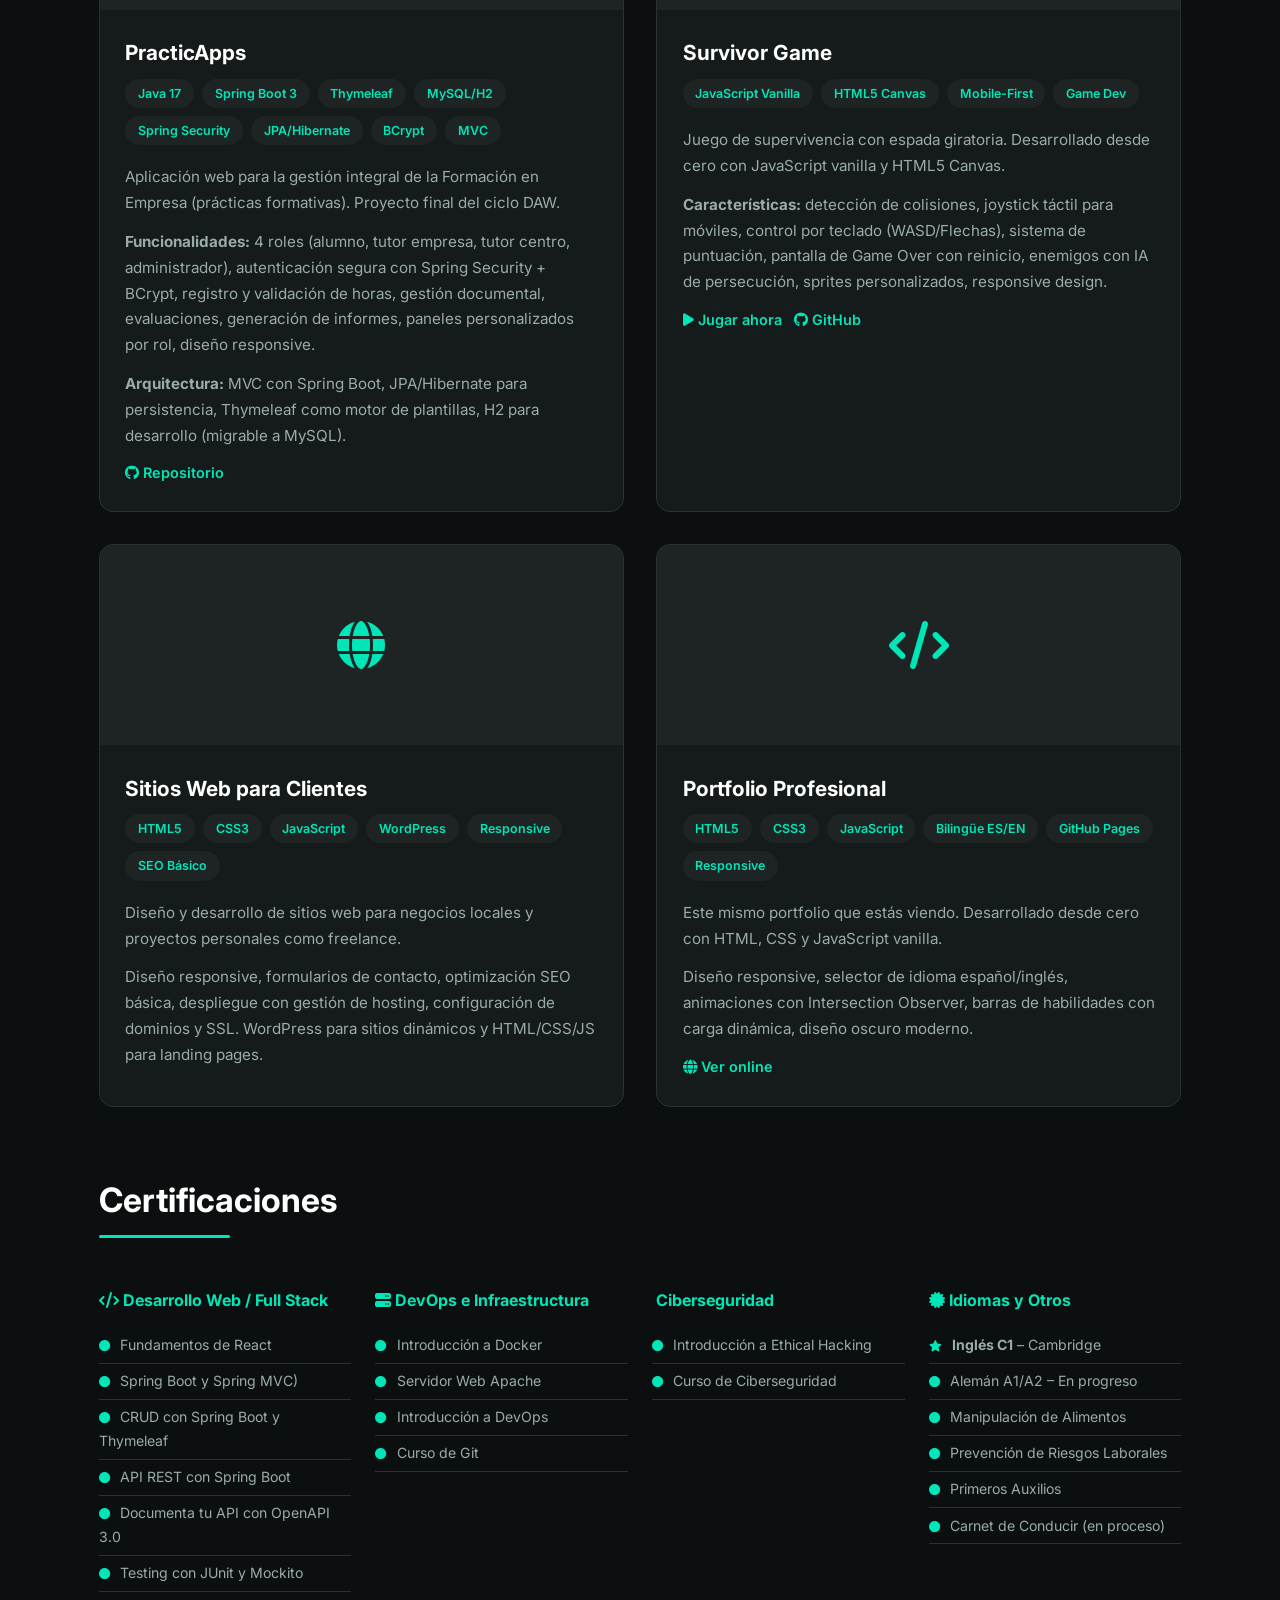
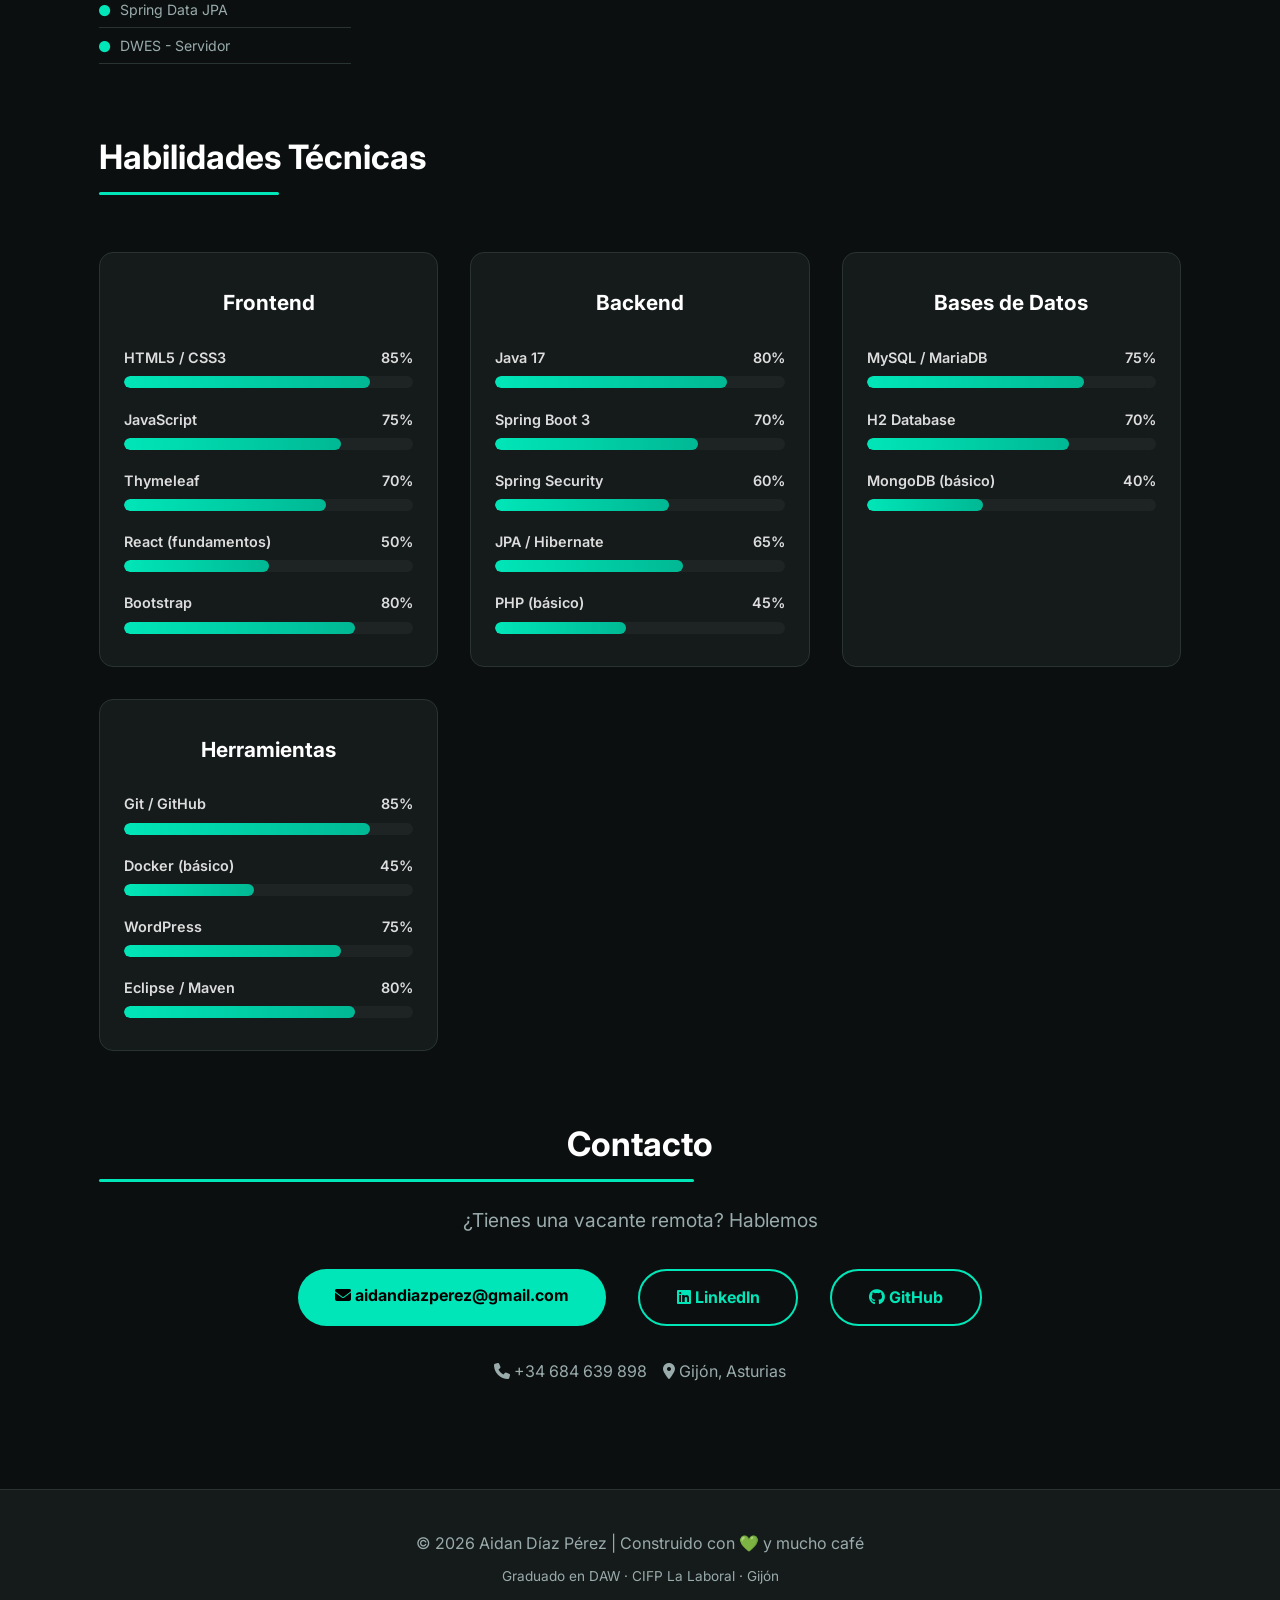
==== commit 2f0502d7: "Quitadas fechas de certificados." ====
--- a/index.html
+++ b/index.html
@@ -3,8 +3,8 @@
 <head>
     <meta charset="UTF-8">
     <meta name="viewport" content="width=device-width, initial-scale=1.0">
-    <meta name="description" content="Aidan Díaz Pérez | Full Stack Junior Developer | Java · Spring Boot · Thymeleaf · HTML/CSS/JS | C1 Cambridge English | Open to 100% Remote Work">
-    <meta name="keywords" content="Aidan Díaz, desarrollador web, full stack, junior, Java, Spring Boot, Thymeleaf, DAW, remoto, portfolio">
+    <meta name="description" content="Aidan Díaz Pérez | Full Stack Junior Developer | Java · Spring Boot · Thymeleaf | C1 Cambridge English | 100% Remote">
+    <meta name="keywords" content="Aidan Díaz, desarrollador web, full stack, junior, Java, Spring Boot, Thymeleaf, DAW, remoto, portfolio, Gijón, Asturias">
     <meta name="author" content="Aidan Díaz Pérez">
     <meta name="robots" content="index, follow">
     <title>Aidan Díaz Pérez | Full Stack Developer Jr. | Remoto</title>
@@ -84,21 +84,30 @@
             z-index: 100;
             border-bottom: 1px solid var(--border);
         }
-        .logo { font-weight: 800; font-size: 1.9rem; color: var(--accent); }
+        .logo {
+            font-weight: 800;
+            font-size: 1.9rem;
+            color: var(--accent);
+            cursor: pointer;
+            user-select: none;
+            transition: transform 0.2s;
+        }
+        .logo:hover { transform: scale(1.05); }
         .logo span { color: #fff; font-weight: 400; }
         .nav-links { list-style: none; display: flex; gap: 1.8rem; flex-wrap: wrap; }
         .nav-links a { color: var(--text2); text-decoration: none; font-weight: 600; font-size: 0.9rem; transition: 0.3s; }
         .nav-links a:hover { color: var(--accent); }
         .menu-icon { display: none; font-size: 1.7rem; cursor: pointer; color: var(--accent); }
 
+        /* Hero */
         .hero {
             text-align: center;
-            padding: 5rem 0 3.5rem;
+            padding: 5rem 0 3rem;
         }
         .hero h1 {
             font-size: 3.2rem;
             font-weight: 800;
-            margin-bottom: 1rem;
+            margin-bottom: 0.8rem;
             line-height: 1.2;
         }
         .hero h1 .accent { color: var(--accent); }
@@ -107,10 +116,18 @@
             color: var(--text2);
             margin-bottom: 0.6rem;
         }
+        .hero .impact-phrase {
+            font-size: 1.1rem;
+            color: #ccc;
+            max-width: 620px;
+            margin: 1.5rem auto;
+            line-height: 1.6;
+            font-style: italic;
+        }
         .hero .badges {
             display: flex;
             justify-content: center;
-            gap: 1rem;
+            gap: 0.8rem;
             flex-wrap: wrap;
             margin: 1.8rem 0;
         }
@@ -133,17 +150,38 @@
             border-radius: 30px;
             font-weight: 700;
             text-decoration: none;
-            transition: 0.3s;
+            transition: all 0.3s;
             border: none;
             cursor: pointer;
         }
-        .btn:hover { background: var(--accent2); }
+        .btn:hover { background: var(--accent2); transform: translateY(-2px); }
         .btn-outline {
             background: transparent;
             border: 2px solid var(--accent);
             color: var(--accent);
         }
         .btn-outline:hover { background: var(--accent); color: #000; }
+
+        /* Métricas rápidas */
+        .quick-stats {
+            display: flex;
+            justify-content: center;
+            gap: 3rem;
+            flex-wrap: wrap;
+            margin: 2.5rem 0;
+            text-align: center;
+        }
+        .stat-item .stat-number {
+            font-size: 2.6rem;
+            font-weight: 800;
+            color: var(--accent);
+            line-height: 1;
+        }
+        .stat-item .stat-label {
+            color: var(--text2);
+            font-size: 0.9rem;
+            margin-top: 0.3rem;
+        }
 
         .card {
             background: var(--surface);
@@ -151,6 +189,22 @@
             padding: 2rem;
             border: 1px solid var(--border);
             margin-bottom: 1.5rem;
+        }
+
+        /* Sobre mí con foto */
+        .about-content {
+            display: flex;
+            gap: 1.8rem;
+            align-items: flex-start;
+            flex-wrap: wrap;
+        }
+        .about-photo {
+            width: 130px;
+            height: 130px;
+            border-radius: 50%;
+            border: 3px solid var(--accent);
+            object-fit: cover;
+            flex-shrink: 0;
         }
 
         /* Habilidades - Baterías */
@@ -217,10 +271,16 @@
             justify-content: center;
             font-size: 3rem;
             color: var(--accent);
+            overflow: hidden;
+        }
+        .project-card .img-placeholder img {
+            width: 100%;
+            height: 100%;
+            object-fit: cover;
         }
         .project-info { padding: 1.6rem; }
         .project-info h3 { margin-bottom: 0.5rem; font-size: 1.3rem; }
-        .project-info p { color: var(--text2); font-size: 0.95rem; margin-bottom: 1rem; }
+        .project-info p { color: var(--text2); font-size: 0.95rem; margin-bottom: 0.8rem; }
         .tags { display: flex; flex-wrap: wrap; gap: 0.5rem; margin-bottom: 1.2rem; }
         .tag {
             background: var(--surface2);
@@ -243,6 +303,20 @@
         }
         .project-links a:hover { text-decoration: underline; }
 
+        /* Testimonio */
+        .testimonial {
+            border-left: 4px solid var(--accent);
+            font-style: italic;
+            padding-left: 1.5rem;
+            color: var(--text2);
+        }
+        .testimonial .author {
+            margin-top: 0.8rem;
+            font-style: normal;
+            font-weight: 600;
+            color: var(--accent);
+        }
+
         /* Certificaciones */
         .cert-grid {
             display: grid;
@@ -275,23 +349,6 @@
         .experience-item .date { color: var(--text2); font-size: 0.9rem; margin-bottom: 0.8rem; }
         .experience-item ul { list-style: disc; padding-left: 1.5rem; color: var(--text2); }
         .experience-item ul li { margin-bottom: 0.3rem; }
-
-        /* Código */
-        .code-snippet {
-            background: #0d1117;
-            color: #c9d1d9;
-            padding: 1.5rem;
-            border-radius: 8px;
-            font-family: 'Courier New', monospace;
-            font-size: 0.85rem;
-            overflow-x: auto;
-            margin-top: 1rem;
-            line-height: 1.5;
-        }
-        .code-snippet .keyword { color: #ff7b72; }
-        .code-snippet .function { color: #d2a8ff; }
-        .code-snippet .string { color: #a5d6ff; }
-        .code-snippet .comment { color: #8b949e; }
 
         /* Contacto */
         .contact-links {
@@ -327,6 +384,9 @@
             .menu-icon { display: block; }
             .hero h1 { font-size: 2.3rem; }
             .top-bar { justify-content: center; }
+            .about-content { flex-direction: column; align-items: center; text-align: center; }
+            .quick-stats { gap: 1.5rem; }
+            .stat-item .stat-number { font-size: 2rem; }
         }
 
         /* Idioma */
@@ -345,7 +405,7 @@
 
     <!-- Header -->
     <header>
-        <div class="logo">&lt;<span>Aidan Díaz</span> /&gt;</div>
+        <div class="logo" id="logo-easter-egg">&lt;<span>Aidan Díaz</span> /&gt;</div>
         <i class="fa-solid fa-bars menu-icon" id="menu-icon"></i>
         <ul class="nav-links" id="nav-links">
             <li><a href="#inicio" data-es="Inicio" data-en="Home">Inicio</a></li>
@@ -369,6 +429,13 @@
                 <span class="lang-es active">Desarrollador <span class="accent">Full Stack Junior</span></span>
                 <span class="lang-en">Junior <span class="accent">Full Stack Developer</span></span>
             </p>
+
+            <!-- Frase de impacto -->
+            <p class="impact-phrase">
+                <span class="lang-es active">"Construyo código limpio mientras mi perro me recuerda que la disciplina y la paciencia lo consiguen todo."</span>
+                <span class="lang-en">"I write clean code while my dog reminds me that discipline and patience achieve everything."</span>
+            </p>
+
             <p class="subtitle" style="font-size:1rem;">
                 <span class="lang-es active">Java 17 · Spring Boot 3 · Thymeleaf · HTML/CSS/JS · WordPress</span>
                 <span class="lang-en">Java 17 · Spring Boot 3 · Thymeleaf · HTML/CSS/JS · WordPress</span>
@@ -379,7 +446,6 @@
                 <span class="badge">DAW 2026</span>
                 <span class="badge">Git · SCRUM</span>
                 <span class="badge">Spring Security</span>
-                <span class="badge">BCrypt · JPA</span>
             </div>
             <p style="color:var(--text2);margin-bottom:1.5rem;">
                 <span class="lang-es active">Disponibilidad inmediata · Abierto a ofertas internacionales</span>
@@ -387,29 +453,68 @@
             </p>
             <div class="btn-group">
                 <a href="#proyectos" class="btn"><span class="lang-es active">Ver proyectos</span><span class="lang-en">View projects</span></a>
-                <a href="mailto:aidandiazperez@gmail.com" class="btn btn-outline"><i class="fa-solid fa-envelope"></i> <span class="lang-es active">Contáctame</span><span class="lang-en">Contact me</span></a>
+                <a href="mailto:aidandiazperez@gmail.com" class="btn btn-outline"><i class="fa-solid fa-envelope"></i> <span class="lang-es active">Contrátame</span><span class="lang-en">Hire me</span></a>
                 <a href="https://github.com/ArDuNqUeN" target="_blank" class="btn btn-outline"><i class="fa-brands fa-github"></i> GitHub</a>
                 <a href="https://www.linkedin.com/in/aidian-diaz-perez" target="_blank" class="btn btn-outline"><i class="fa-brands fa-linkedin"></i> LinkedIn</a>
             </div>
         </section>
+
+        <!-- Métricas rápidas -->
+        <div class="quick-stats">
+            <div class="stat-item">
+                <div class="stat-number">4</div>
+                <div class="stat-label"><span class="lang-es active">Proyectos completados</span><span class="lang-en">Projects completed</span></div>
+            </div>
+            <div class="stat-item">
+                <div class="stat-number">400+</div>
+                <div class="stat-label"><span class="lang-es active">Horas de formación</span><span class="lang-en">Training hours</span></div>
+            </div>
+            <div class="stat-item">
+                <div class="stat-number">3</div>
+                <div class="stat-label"><span class="lang-es active">Idiomas (ES/EN/DE)</span><span class="lang-en">Languages (ES/EN/DE)</span></div>
+            </div>
+            <div class="stat-item">
+                <div class="stat-number">C1</div>
+                <div class="stat-label"><span class="lang-es active">Cambridge English</span><span class="lang-en">Cambridge English</span></div>
+            </div>
+        </div>
 
         <!-- Sobre mí -->
         <section id="sobre-mi" style="margin-top:3rem;">
             <h2><span class="lang-es active">Sobre mí</span><span class="lang-en">About me</span></h2>
             <div class="card">
+                <div class="about-content">
+                    <img src="img/aidan.jpg" alt="Aidan Díaz" class="about-photo" onerror="this.style.display='none'">
+                    <div>
+                        <div class="lang-es active">
+                            <p>¡Hola! Soy <strong>Aidan Díaz Pérez</strong>, estudiante de 2º de <strong>Desarrollo de Aplicaciones Web (DAW)</strong> en CIFP La Laboral (Gijón, Asturias), a punto de graduarme en <strong>junio de 2026</strong>. Me defino como un desarrollador curioso, autodidacta y con muchas ganas de seguir aprendiendo.</p>
+                            <p style="margin-top:1rem;">Mi stack principal es <strong>Java 17 con Spring Boot 3</strong> en el backend y <strong>HTML5, CSS3, JavaScript y Thymeleaf</strong> en el frontend. Tengo experiencia real con clientes como freelance, gestionando proyectos desde la toma de requisitos hasta el despliegue, incluyendo hosting, dominios y SSL.</p>
+                            <p style="margin-top:1rem;">Durante mis prácticas he trabajado con <strong>WordPress, Odoo y OpenTiendas</strong>, desarrollando sitios multilingües (español, francés e inglés) y colaborando en equipos ágiles. También tengo experiencia como técnico informático, montando y configurando equipos.</p>
+                            <p style="margin-top:1rem;">Cuando me aburro... ¡programo! Mi último proyecto personal es un <strong>juego de supervivencia en JavaScript vanilla</strong> con canvas, joystick táctil para móviles y control por teclado. Me encanta trastear con código y aprender cosas nuevas por mi cuenta.</p>
+                            <p style="margin-top:1rem;">Busco mi primera oportunidad profesional <strong>100% remota</strong> donde pueda aportar desde el primer día. Tengo un <strong>nivel C1 de inglés certificado por Cambridge</strong> y conocimientos básicos de alemán. Mi perro es mi motor diario y mi mayor fuente de disciplina.</p>
+                        </div>
+                        <div class="lang-en">
+                            <p>Hi! I'm <strong>Aidan Díaz Pérez</strong>, a 2nd-year <strong>Web Application Development (DAW)</strong> student at CIFP La Laboral (Gijón, Asturias, Spain), graduating in <strong>June 2026</strong>. I'm a curious, self-taught developer eager to keep learning.</p>
+                            <p style="margin-top:1rem;">My main stack is <strong>Java 17 with Spring Boot 3</strong> on the backend and <strong>HTML5, CSS3, JavaScript and Thymeleaf</strong> on the frontend. I have real freelance experience with clients, managing projects from requirements to deployment, including hosting, domains and SSL.</p>
+                            <p style="margin-top:1rem;">During my internships I've worked with <strong>WordPress, Odoo and OpenTiendas</strong>, developing multilingual websites (Spanish, French and English) and collaborating in agile teams. I also have experience as an IT technician, assembling and configuring equipment.</p>
+                            <p style="margin-top:1rem;">When I get bored... I code! My latest personal project is a <strong>survival game in vanilla JavaScript</strong> with canvas, touch joystick for mobile and keyboard controls. I love tinkering with code and learning new things on my own.</p>
+                            <p style="margin-top:1rem;">I'm looking for my first <strong>100% remote</strong> professional opportunity where I can contribute from day one. I hold a <strong>C1 Cambridge English certificate</strong> and basic German knowledge. My dog is my daily engine and my greatest source of discipline.</p>
+                        </div>
+                    </div>
+                </div>
+            </div>
+        </section>
+
+        <!-- Testimonio -->
+        <section style="margin-top:2rem;">
+            <div class="card testimonial">
                 <div class="lang-es active">
-                    <p>¡Hola! Soy <strong>Aidan Díaz Pérez</strong>, estudiante de 2º de <strong>Desarrollo de Aplicaciones Web (DAW)</strong> en CIFP La Laboral (Gijón, Asturias), a punto de graduarme en <strong>junio de 2026</strong>. Me defino como un desarrollador curioso, autodidacta y con muchas ganas de seguir aprendiendo.</p>
-                    <p style="margin-top:1rem;">Mi stack principal es <strong>Java 17 con Spring Boot 3</strong> en el backend y <strong>HTML5, CSS3, JavaScript y Thymeleaf</strong> en el frontend. Tengo experiencia real con clientes como freelance, gestionando proyectos desde la toma de requisitos hasta el despliegue, incluyendo hosting, dominios y SSL.</p>
-                    <p style="margin-top:1rem;">Durante mis prácticas he trabajado con <strong>WordPress, Odoo y OpenTiendas</strong>, desarrollando sitios multilingües (español, francés e inglés) y colaborando en equipos ágiles. También tengo experiencia como técnico informático, montando y configurando equipos.</p>
-                    <p style="margin-top:1rem;">Cuando me aburro... ¡programo! Mi último proyecto personal es un <strong>juego de supervivencia en JavaScript vanilla</strong> con canvas, joystick táctil para móviles y control por teclado. Me encanta trastear con código y aprender cosas nuevas por mi cuenta.</p>
-                    <p style="margin-top:1rem;">Busco mi primera oportunidad profesional <strong>100% remota</strong> donde pueda aportar desde el primer día. Tengo un <strong>nivel C1 de inglés certificado por Cambridge</strong> y conocimientos básicos de alemán. Mi perro es mi motor diario y mi mayor fuente de disciplina.</p>
+                    <p>"Aidan es una persona responsable, autodidacta y con una gran capacidad de adaptación. Siempre entrega a tiempo y busca la mejor solución para cada proyecto."</p>
+                    <p class="author">— Cliente Freelance</p>
                 </div>
                 <div class="lang-en">
-                    <p>Hi! I'm <strong>Aidan Díaz Pérez</strong>, a 2nd-year <strong>Web Application Development (DAW)</strong> student at CIFP La Laboral (Gijón, Asturias, Spain), graduating in <strong>June 2026</strong>. I'm a curious, self-taught developer eager to keep learning.</p>
-                    <p style="margin-top:1rem;">My main stack is <strong>Java 17 with Spring Boot 3</strong> on the backend and <strong>HTML5, CSS3, JavaScript and Thymeleaf</strong> on the frontend. I have real freelance experience with clients, managing projects from requirements to deployment, including hosting, domains and SSL.</p>
-                    <p style="margin-top:1rem;">During my internships I've worked with <strong>WordPress, Odoo and OpenTiendas</strong>, developing multilingual websites (Spanish, French and English) and collaborating in agile teams. I also have experience as an IT technician, assembling and configuring equipment.</p>
-                    <p style="margin-top:1rem;">When I get bored... I code! My latest personal project is a <strong>survival game in vanilla JavaScript</strong> with canvas, touch joystick for mobile and keyboard controls. I love tinkering with code and learning new things on my own.</p>
-                    <p style="margin-top:1rem;">I'm looking for my first <strong>100% remote</strong> professional opportunity where I can contribute from day one. I hold a <strong>C1 Cambridge English certificate</strong> and basic German knowledge. My dog is my daily engine and my greatest source of discipline.</p>
+                    <p>"Aidan is a responsible, self-taught person with great adaptability. He always delivers on time and looks for the best solution for each project."</p>
+                    <p class="author">— Freelance Client</p>
                 </div>
             </div>
         </section>
@@ -507,7 +612,9 @@
             <div class="projects-grid">
                 <!-- Proyecto 1: PracticApps -->
                 <div class="project-card">
-                    <div class="img-placeholder"><i class="fa-solid fa-graduation-cap"></i></div>
+                    <div class="img-placeholder">
+                        <img src="img/practicapps-demo.gif" alt="PracticApps Demo" onerror="this.parentElement.innerHTML='<i class=\'fa-solid fa-graduation-cap\'></i>'">
+                    </div>
                     <div class="project-info">
                         <h3>PracticApps</h3>
                         <div class="tags">
@@ -602,36 +709,36 @@
                 <div class="cert-col">
                     <h3><i class="fa-solid fa-code"></i> <span class="lang-es active">Desarrollo Web / Full Stack</span><span class="lang-en">Web Dev / Full Stack</span></h3>
                     <ul>
-                        <li><i class="fa-solid fa-circle"></i> Fundamentos de React (Abr 2026)</li>
-                        <li><i class="fa-solid fa-circle"></i> Spring Boot y Spring MVC (Abr 2026)</li>
-                        <li><i class="fa-solid fa-circle"></i> CRUD con Spring Boot y Thymeleaf (Abr 2026)</li>
-                        <li><i class="fa-solid fa-circle"></i> API REST con Spring Boot (Abr 2026)</li>
-                        <li><i class="fa-solid fa-circle"></i> Documenta tu API con OpenAPI 3.0 (Abr 2026)</li>
-                        <li><i class="fa-solid fa-circle"></i> Testing con JUnit y Mockito (Abr 2026)</li>
-                        <li><i class="fa-solid fa-circle"></i> Spring Data JPA (Abr 2026)</li>
-                        <li><i class="fa-solid fa-circle"></i> DWES - Servidor (Abr 2026)</li>
+                        <li><i class="fa-solid fa-circle"></i> Fundamentos de React</li>
+                        <li><i class="fa-solid fa-circle"></i> Spring Boot y Spring MVC)</li>
+                        <li><i class="fa-solid fa-circle"></i> CRUD con Spring Boot y Thymeleaf</li>
+                        <li><i class="fa-solid fa-circle"></i> API REST con Spring Boot</li>
+                        <li><i class="fa-solid fa-circle"></i> Documenta tu API con OpenAPI 3.0</li>
+                        <li><i class="fa-solid fa-circle"></i> Testing con JUnit y Mockito</li>
+                        <li><i class="fa-solid fa-circle"></i> Spring Data JPA</li>
+                        <li><i class="fa-solid fa-circle"></i> DWES - Servidor</li>
                     </ul>
                 </div>
                 <div class="cert-col">
                     <h3><i class="fa-solid fa-server"></i> <span class="lang-es active">DevOps e Infraestructura</span><span class="lang-en">DevOps & Infrastructure</span></h3>
                     <ul>
-                        <li><i class="fa-solid fa-circle"></i> Introducción a Docker (Mar 2026)</li>
-                        <li><i class="fa-solid fa-circle"></i> Servidor Web Apache (Dic 2025)</li>
-                        <li><i class="fa-solid fa-circle"></i> Introducción a DevOps (Oct 2025)</li>
-                        <li><i class="fa-solid fa-circle"></i> Curso de Git (Oct 2025)</li>
+                        <li><i class="fa-solid fa-circle"></i> Introducción a Docker</li>
+                        <li><i class="fa-solid fa-circle"></i> Servidor Web Apache</li>
+                        <li><i class="fa-solid fa-circle"></i> Introducción a DevOps</li>
+                        <li><i class="fa-solid fa-circle"></i> Curso de Git</li>
                     </ul>
                 </div>
                 <div class="cert-col">
                     <h3><i class="fa-solid fa-shield-haltered"></i> <span class="lang-es active">Ciberseguridad</span><span class="lang-en">Cybersecurity</span></h3>
                     <ul>
-                        <li><i class="fa-solid fa-circle"></i> Introducción a Ethical Hacking (Nov 2025)</li>
-                        <li><i class="fa-solid fa-circle"></i> Curso de Ciberseguridad (Oct 2025)</li>
+                        <li><i class="fa-solid fa-circle"></i> Introducción a Ethical Hacking</li>
+                        <li><i class="fa-solid fa-circle"></i> Curso de Ciberseguridad</li>
                     </ul>
                 </div>
                 <div class="cert-col">
                     <h3><i class="fa-solid fa-certificate"></i> <span class="lang-es active">Idiomas y Otros</span><span class="lang-en">Languages & Others</span></h3>
                     <ul>
-                        <li><i class="fa-solid fa-star" style="color:var(--accent);"></i> <strong>Inglés C1</strong> – Cambridge (2025)</li>
+                        <li><i class="fa-solid fa-star" style="color:var(--accent);"></i> <strong>Inglés C1</strong> – Cambridge</li>
                         <li><i class="fa-solid fa-circle"></i> Alemán A1/A2 – En progreso</li>
                         <li><i class="fa-solid fa-circle"></i> Manipulación de Alimentos</li>
                         <li><i class="fa-solid fa-circle"></i> Prevención de Riesgos Laborales</li>
@@ -715,7 +822,19 @@
     </footer>
 
     <script>
-        // Menú móvil
+        // ===== EASTER EGG: Click en el logo =====
+        document.getElementById('logo-easter-egg').addEventListener('click', () => {
+            const emojis = ['🐾', '💻', '☕', '⚔️', '🌟', '🚀', '🎮', '💚', '🦊'];
+            const random = emojis[Math.floor(Math.random() * emojis.length)];
+            const logo = document.getElementById('logo-easter-egg');
+            const originalText = logo.innerHTML;
+            logo.innerHTML = `&lt;<span>${random} Hola! ${random}</span> /&gt;`;
+            setTimeout(() => {
+                logo.innerHTML = originalText;
+            }, 1500);
+        });
+
+        // ===== MENÚ MÓVIL =====
         const menuIcon = document.getElementById('menu-icon');
         const navLinks = document.getElementById('nav-links');
         menuIcon.addEventListener('click', () => navLinks.classList.toggle('active'));
@@ -723,7 +842,7 @@
             link.addEventListener('click', () => navLinks.classList.remove('active'));
         });
 
-        // Cambio de idioma
+        // ===== CAMBIO DE IDIOMA =====
         const btnEs = document.getElementById('btn-es');
         const btnEn = document.getElementById('btn-en');
 
@@ -745,7 +864,7 @@
         btnEs.addEventListener('click', () => setLang('es'));
         btnEn.addEventListener('click', () => setLang('en'));
 
-        // Baterías con IntersectionObserver
+        // ===== BATERÍAS CON INTERSECTION OBSERVER =====
         const baterias = document.querySelectorAll('.battery-fill');
         const observer = new IntersectionObserver((entries) => {
             entries.forEach(entry => {
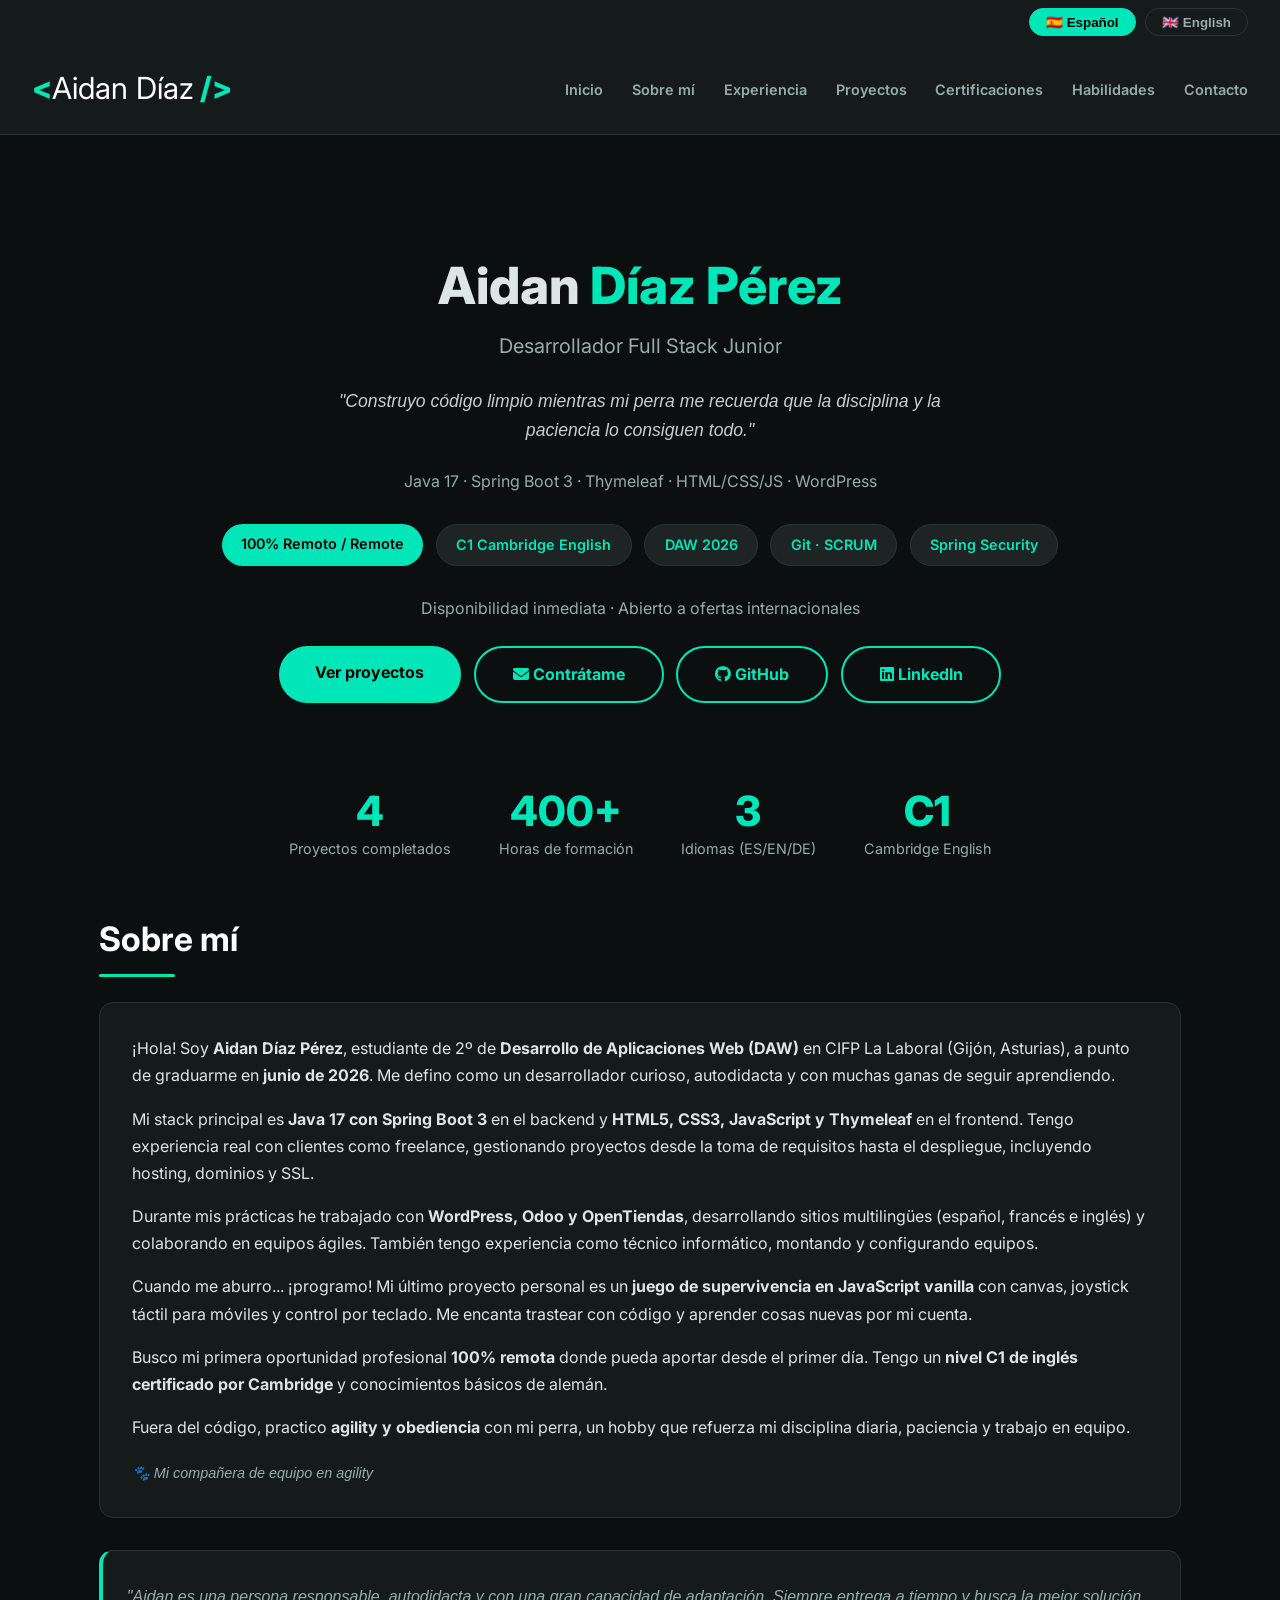
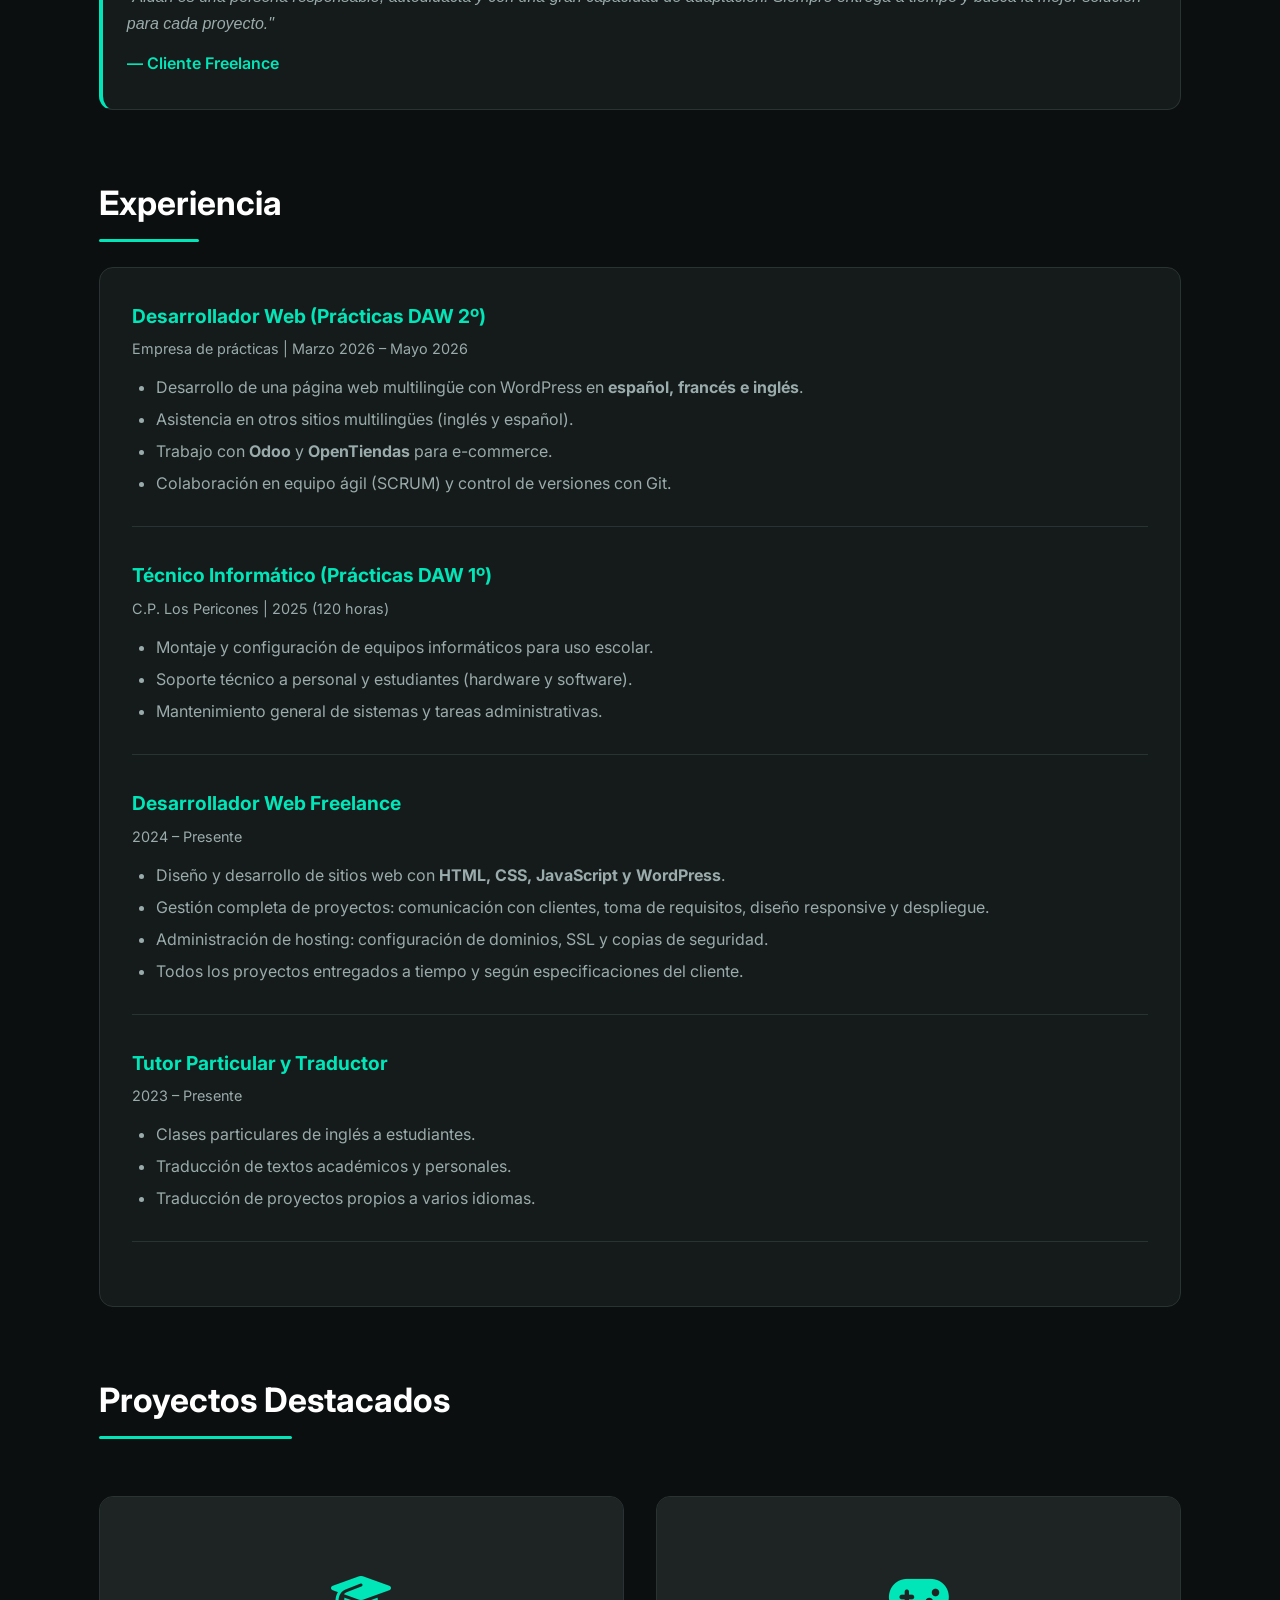
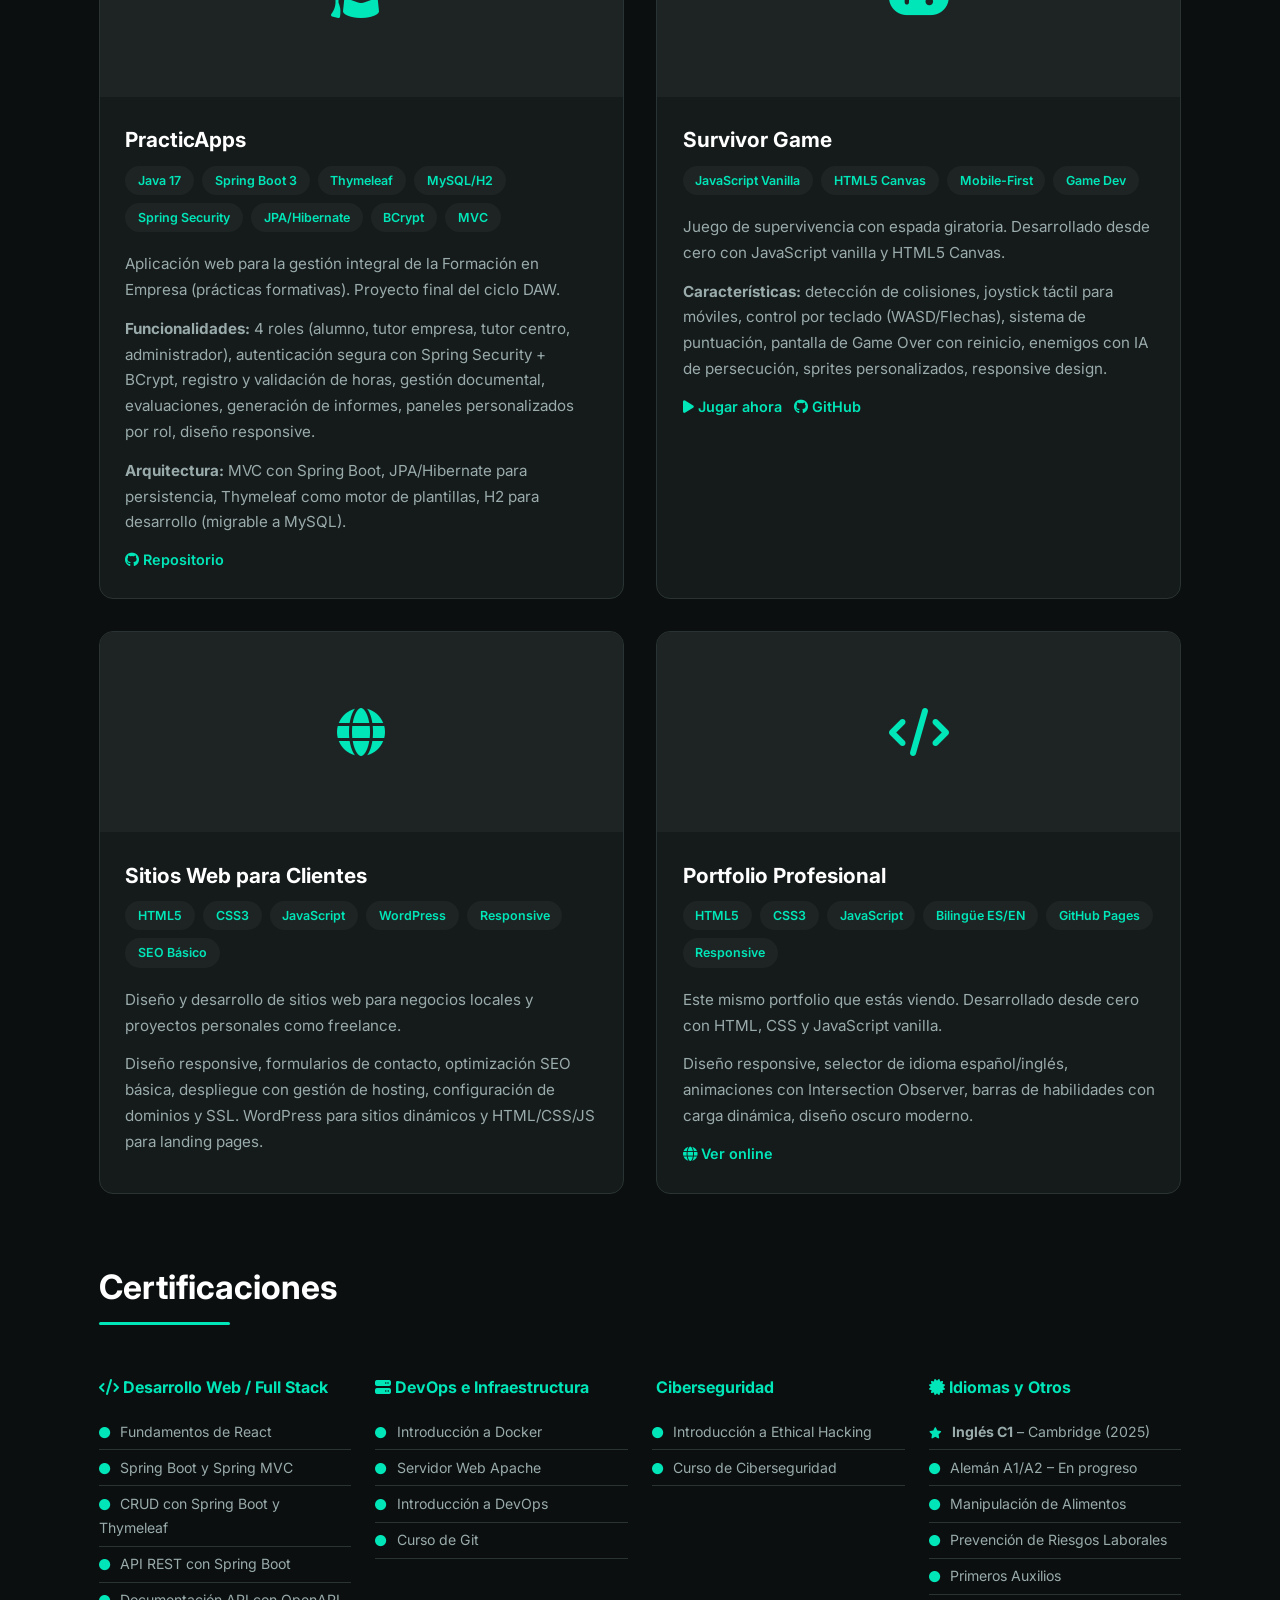
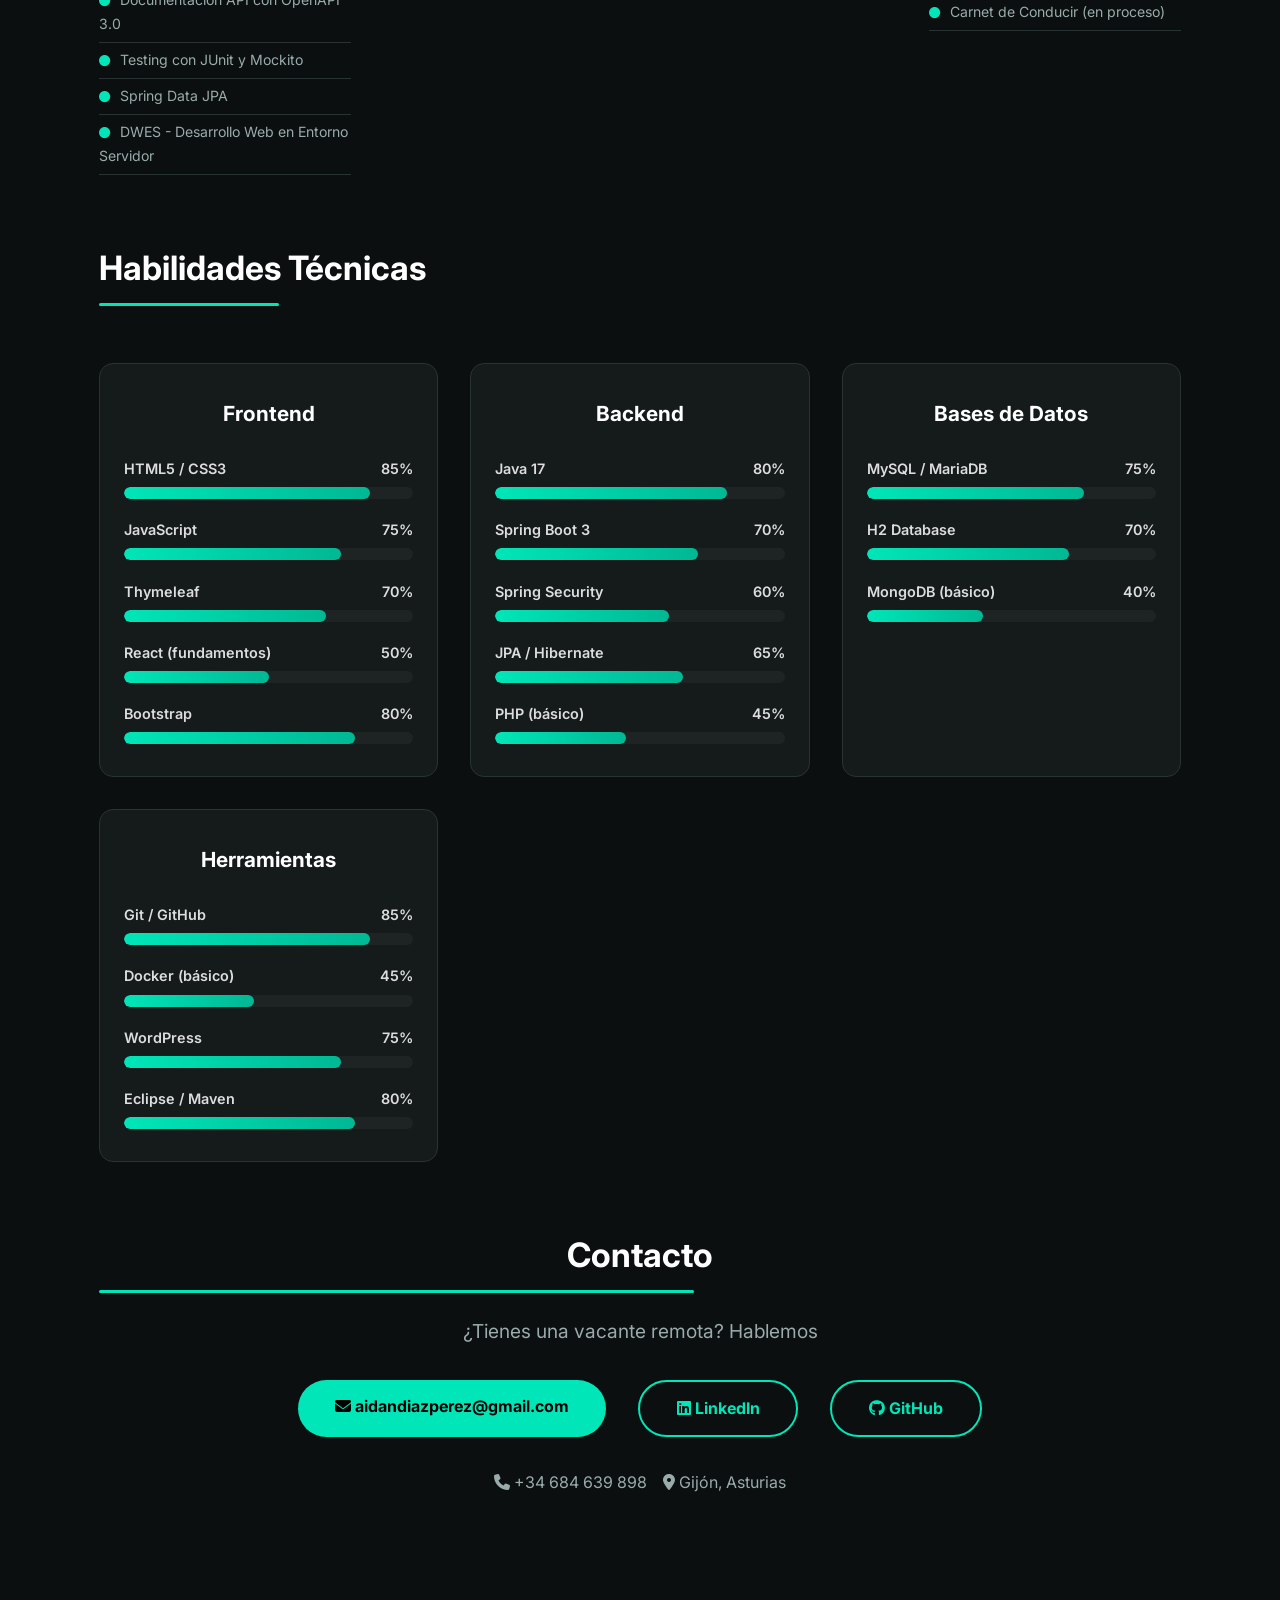
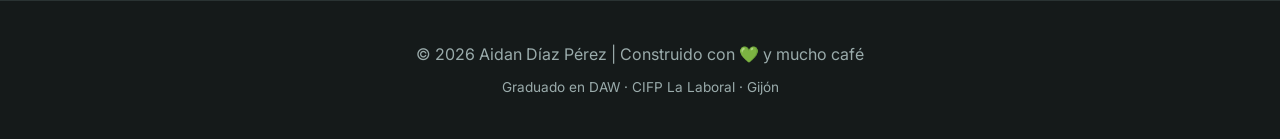
==== commit a875afa8: "Añadidas partes para imagenes" ====
--- a/index.html
+++ b/index.html
@@ -206,6 +206,21 @@
             object-fit: cover;
             flex-shrink: 0;
         }
+        .dog-photo {
+            width: 100px;
+            height: 100px;
+            border-radius: 12px;
+            border: 2px solid var(--accent);
+            object-fit: cover;
+            flex-shrink: 0;
+        }
+        .dog-caption {
+            display: flex;
+            align-items: center;
+            gap: 0.8rem;
+            margin-top: 1.2rem;
+            flex-wrap: wrap;
+        }
 
         /* Habilidades - Baterías */
         .skills-grid {
@@ -385,6 +400,7 @@
             .hero h1 { font-size: 2.3rem; }
             .top-bar { justify-content: center; }
             .about-content { flex-direction: column; align-items: center; text-align: center; }
+            .dog-caption { justify-content: center; }
             .quick-stats { gap: 1.5rem; }
             .stat-item .stat-number { font-size: 2rem; }
         }
@@ -432,7 +448,7 @@
 
             <!-- Frase de impacto -->
             <p class="impact-phrase">
-                <span class="lang-es active">"Construyo código limpio mientras mi perro me recuerda que la disciplina y la paciencia lo consiguen todo."</span>
+                <span class="lang-es active">"Construyo código limpio mientras mi perra me recuerda que la disciplina y la paciencia lo consiguen todo."</span>
                 <span class="lang-en">"I write clean code while my dog reminds me that discipline and patience achieve everything."</span>
             </p>
 
@@ -491,14 +507,31 @@
                             <p style="margin-top:1rem;">Mi stack principal es <strong>Java 17 con Spring Boot 3</strong> en el backend y <strong>HTML5, CSS3, JavaScript y Thymeleaf</strong> en el frontend. Tengo experiencia real con clientes como freelance, gestionando proyectos desde la toma de requisitos hasta el despliegue, incluyendo hosting, dominios y SSL.</p>
                             <p style="margin-top:1rem;">Durante mis prácticas he trabajado con <strong>WordPress, Odoo y OpenTiendas</strong>, desarrollando sitios multilingües (español, francés e inglés) y colaborando en equipos ágiles. También tengo experiencia como técnico informático, montando y configurando equipos.</p>
                             <p style="margin-top:1rem;">Cuando me aburro... ¡programo! Mi último proyecto personal es un <strong>juego de supervivencia en JavaScript vanilla</strong> con canvas, joystick táctil para móviles y control por teclado. Me encanta trastear con código y aprender cosas nuevas por mi cuenta.</p>
-                            <p style="margin-top:1rem;">Busco mi primera oportunidad profesional <strong>100% remota</strong> donde pueda aportar desde el primer día. Tengo un <strong>nivel C1 de inglés certificado por Cambridge</strong> y conocimientos básicos de alemán. Mi perro es mi motor diario y mi mayor fuente de disciplina.</p>
+                            <p style="margin-top:1rem;">Busco mi primera oportunidad profesional <strong>100% remota</strong> donde pueda aportar desde el primer día. Tengo un <strong>nivel C1 de inglés certificado por Cambridge</strong> y conocimientos básicos de alemán.</p>
+                            <p style="margin-top:1rem;">Fuera del código, practico <strong>agility y obediencia</strong> con mi perra, un hobby que refuerza mi disciplina diaria, paciencia y trabajo en equipo.</p>
+                            <!-- Foto de la perra -->
+                            <div class="dog-caption">
+                                <img src="img/perra-agility.jpg" alt="Mi perra en agility" class="dog-photo" onerror="this.style.display='none'">
+                                <span style="color:var(--text2); font-size:0.9rem; font-style:italic;">
+                                    🐾 <span class="lang-es active">Mi compañera de equipo en agility</span>
+                                    <span class="lang-en">My teammate in agility</span>
+                                </span>
+                            </div>
                         </div>
                         <div class="lang-en">
                             <p>Hi! I'm <strong>Aidan Díaz Pérez</strong>, a 2nd-year <strong>Web Application Development (DAW)</strong> student at CIFP La Laboral (Gijón, Asturias, Spain), graduating in <strong>June 2026</strong>. I'm a curious, self-taught developer eager to keep learning.</p>
                             <p style="margin-top:1rem;">My main stack is <strong>Java 17 with Spring Boot 3</strong> on the backend and <strong>HTML5, CSS3, JavaScript and Thymeleaf</strong> on the frontend. I have real freelance experience with clients, managing projects from requirements to deployment, including hosting, domains and SSL.</p>
                             <p style="margin-top:1rem;">During my internships I've worked with <strong>WordPress, Odoo and OpenTiendas</strong>, developing multilingual websites (Spanish, French and English) and collaborating in agile teams. I also have experience as an IT technician, assembling and configuring equipment.</p>
                             <p style="margin-top:1rem;">When I get bored... I code! My latest personal project is a <strong>survival game in vanilla JavaScript</strong> with canvas, touch joystick for mobile and keyboard controls. I love tinkering with code and learning new things on my own.</p>
-                            <p style="margin-top:1rem;">I'm looking for my first <strong>100% remote</strong> professional opportunity where I can contribute from day one. I hold a <strong>C1 Cambridge English certificate</strong> and basic German knowledge. My dog is my daily engine and my greatest source of discipline.</p>
+                            <p style="margin-top:1rem;">I'm looking for my first <strong>100% remote</strong> professional opportunity where I can contribute from day one. I hold a <strong>C1 Cambridge English certificate</strong> and basic German knowledge.</p>
+                            <p style="margin-top:1rem;">Away from the keyboard, I practice <strong>agility and obedience</strong> with my dog — a hobby that strengthens my daily discipline, patience and teamwork.</p>
+                            <!-- Dog photo -->
+                            <div class="dog-caption">
+                                <img src="img/perra-agility.jpg" alt="My dog doing agility" class="dog-photo" onerror="this.style.display='none'">
+                                <span style="color:var(--text2); font-size:0.9rem; font-style:italic;">
+                                    🐾 My teammate in agility
+                                </span>
+                            </div>
                         </div>
                     </div>
                 </div>
@@ -608,7 +641,6 @@
         <!-- Proyectos -->
         <section id="proyectos" style="margin-top:4rem;">
             <h2><span class="lang-es active">Proyectos Destacados</span><span class="lang-en">Featured Projects</span></h2>
-
             <div class="projects-grid">
                 <!-- Proyecto 1: PracticApps -->
                 <div class="project-card">
@@ -710,13 +742,13 @@
                     <h3><i class="fa-solid fa-code"></i> <span class="lang-es active">Desarrollo Web / Full Stack</span><span class="lang-en">Web Dev / Full Stack</span></h3>
                     <ul>
                         <li><i class="fa-solid fa-circle"></i> Fundamentos de React</li>
-                        <li><i class="fa-solid fa-circle"></i> Spring Boot y Spring MVC)</li>
+                        <li><i class="fa-solid fa-circle"></i> Spring Boot y Spring MVC</li>
                         <li><i class="fa-solid fa-circle"></i> CRUD con Spring Boot y Thymeleaf</li>
                         <li><i class="fa-solid fa-circle"></i> API REST con Spring Boot</li>
-                        <li><i class="fa-solid fa-circle"></i> Documenta tu API con OpenAPI 3.0</li>
+                        <li><i class="fa-solid fa-circle"></i> Documentación API con OpenAPI 3.0</li>
                         <li><i class="fa-solid fa-circle"></i> Testing con JUnit y Mockito</li>
                         <li><i class="fa-solid fa-circle"></i> Spring Data JPA</li>
-                        <li><i class="fa-solid fa-circle"></i> DWES - Servidor</li>
+                        <li><i class="fa-solid fa-circle"></i> DWES - Desarrollo Web en Entorno Servidor</li>
                     </ul>
                 </div>
                 <div class="cert-col">
@@ -738,7 +770,7 @@
                 <div class="cert-col">
                     <h3><i class="fa-solid fa-certificate"></i> <span class="lang-es active">Idiomas y Otros</span><span class="lang-en">Languages & Others</span></h3>
                     <ul>
-                        <li><i class="fa-solid fa-star" style="color:var(--accent);"></i> <strong>Inglés C1</strong> – Cambridge</li>
+                        <li><i class="fa-solid fa-star" style="color:var(--accent);"></i> <strong>Inglés C1</strong> – Cambridge (2025)</li>
                         <li><i class="fa-solid fa-circle"></i> Alemán A1/A2 – En progreso</li>
                         <li><i class="fa-solid fa-circle"></i> Manipulación de Alimentos</li>
                         <li><i class="fa-solid fa-circle"></i> Prevención de Riesgos Laborales</li>
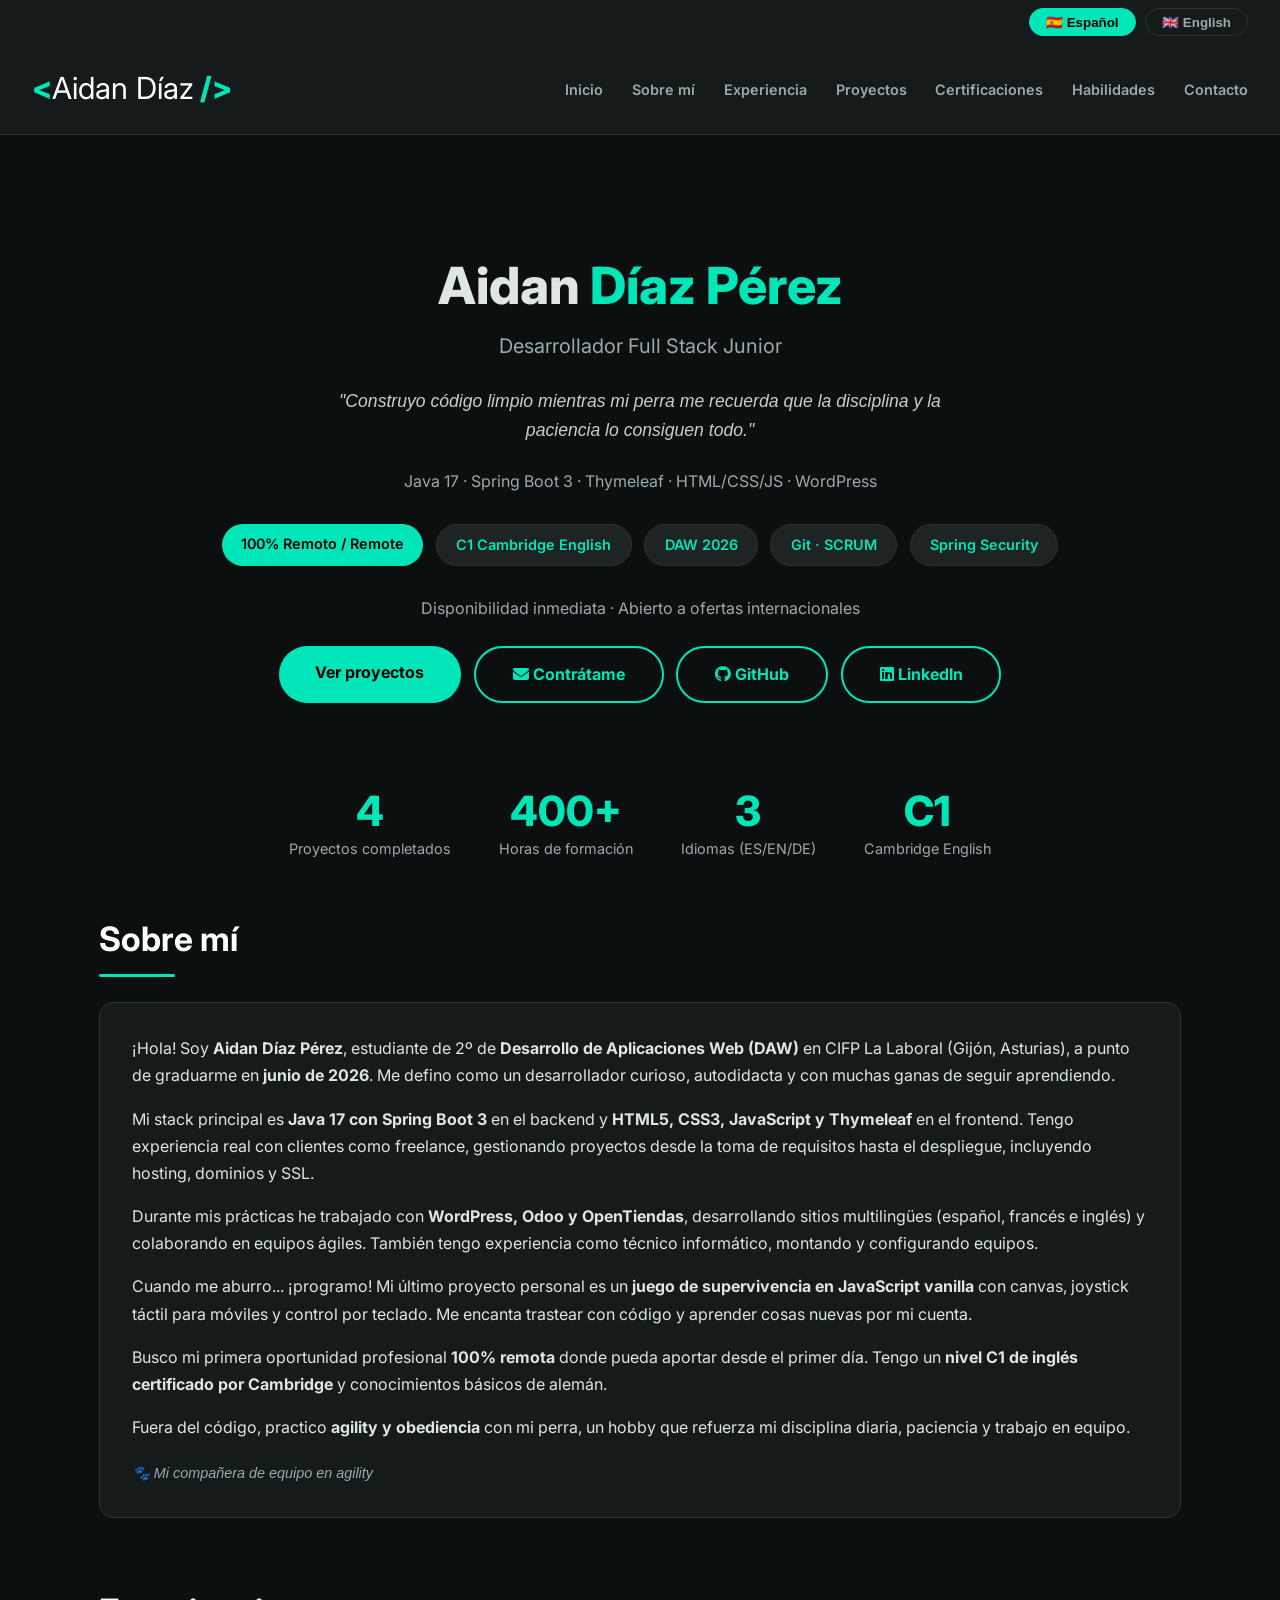
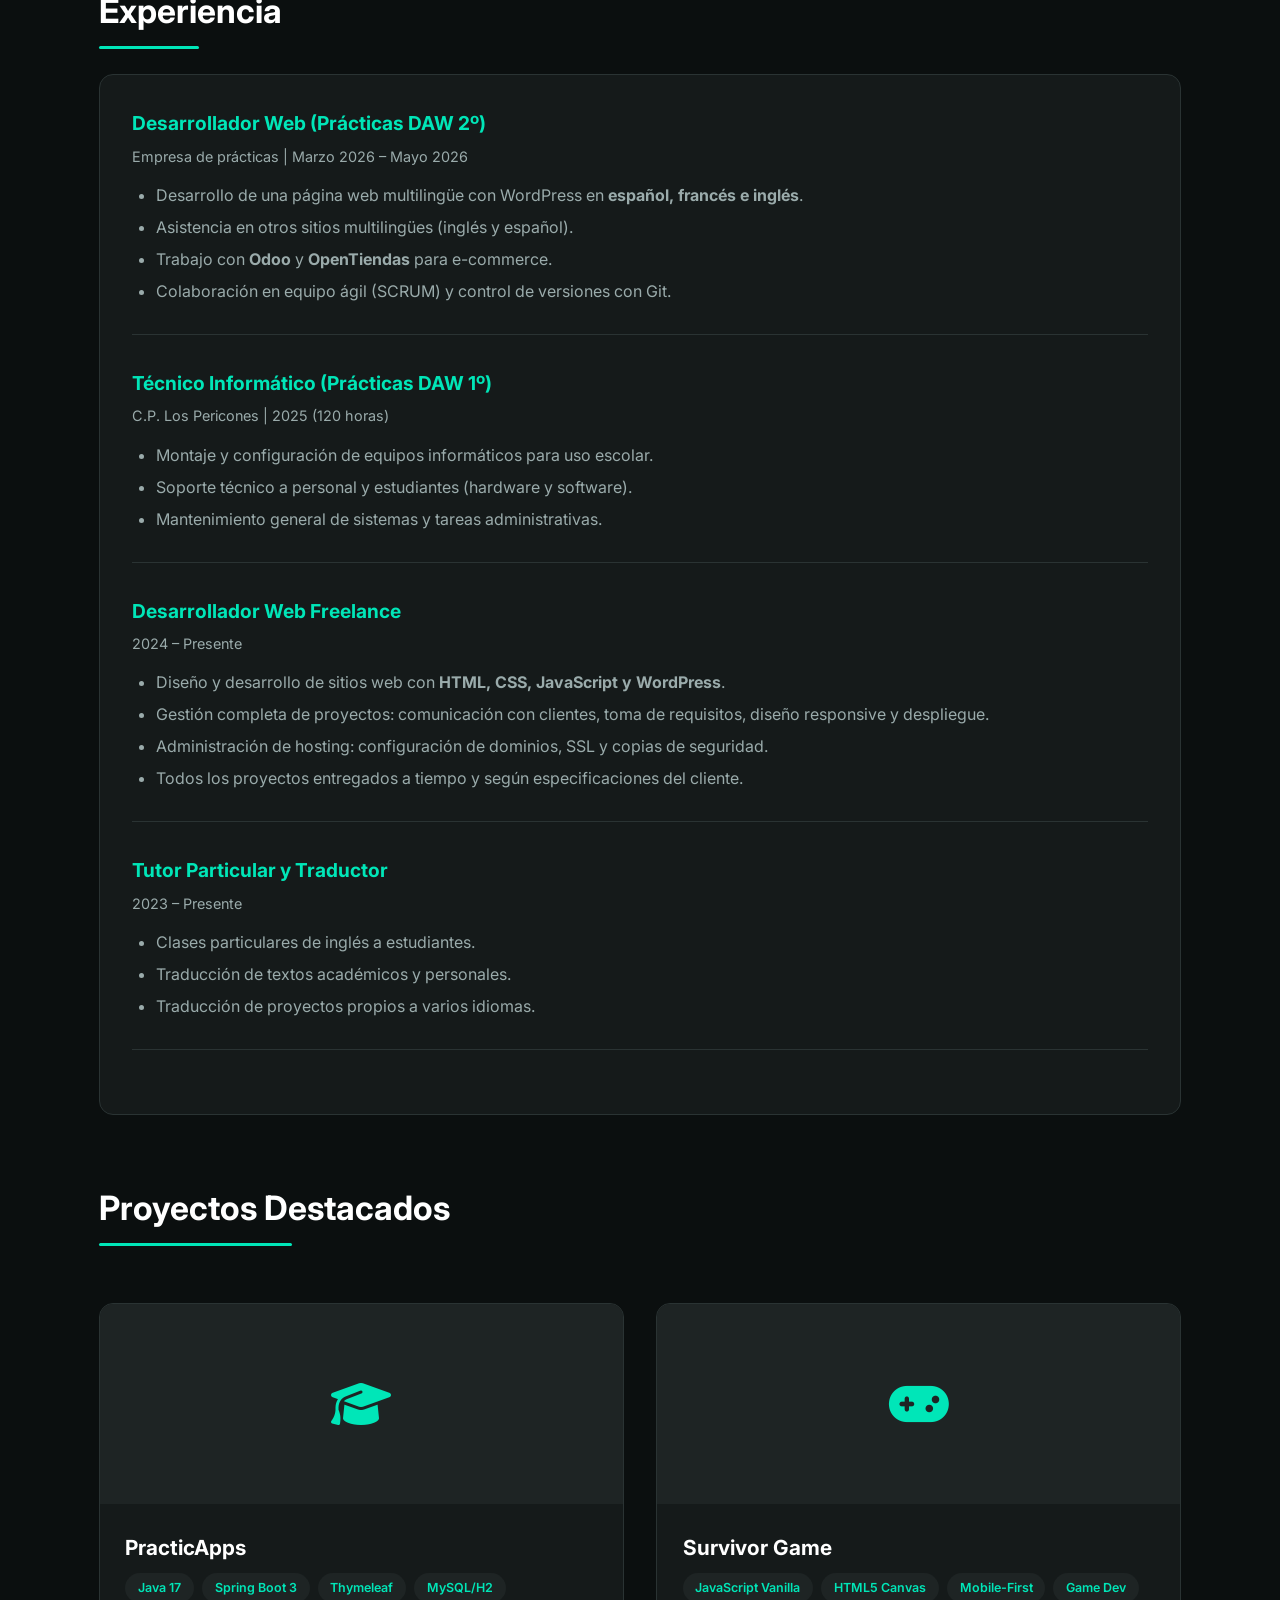
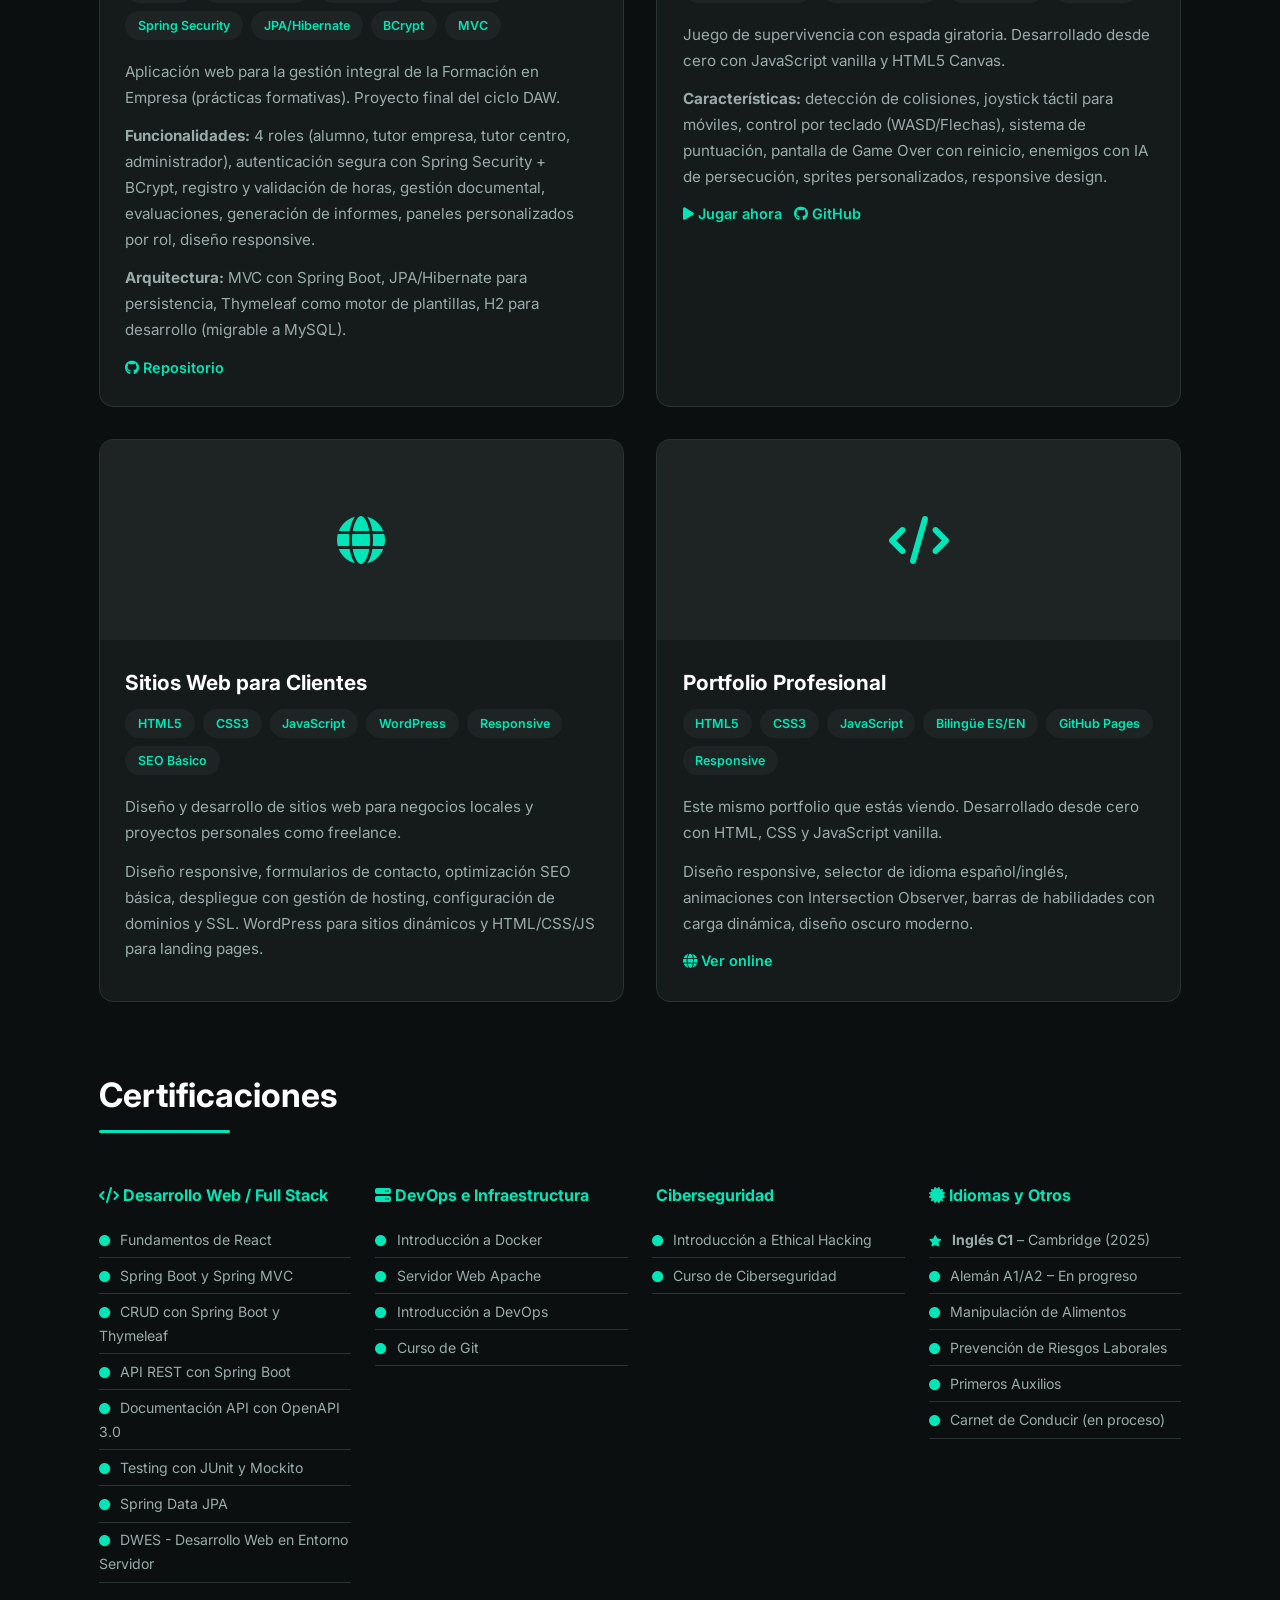
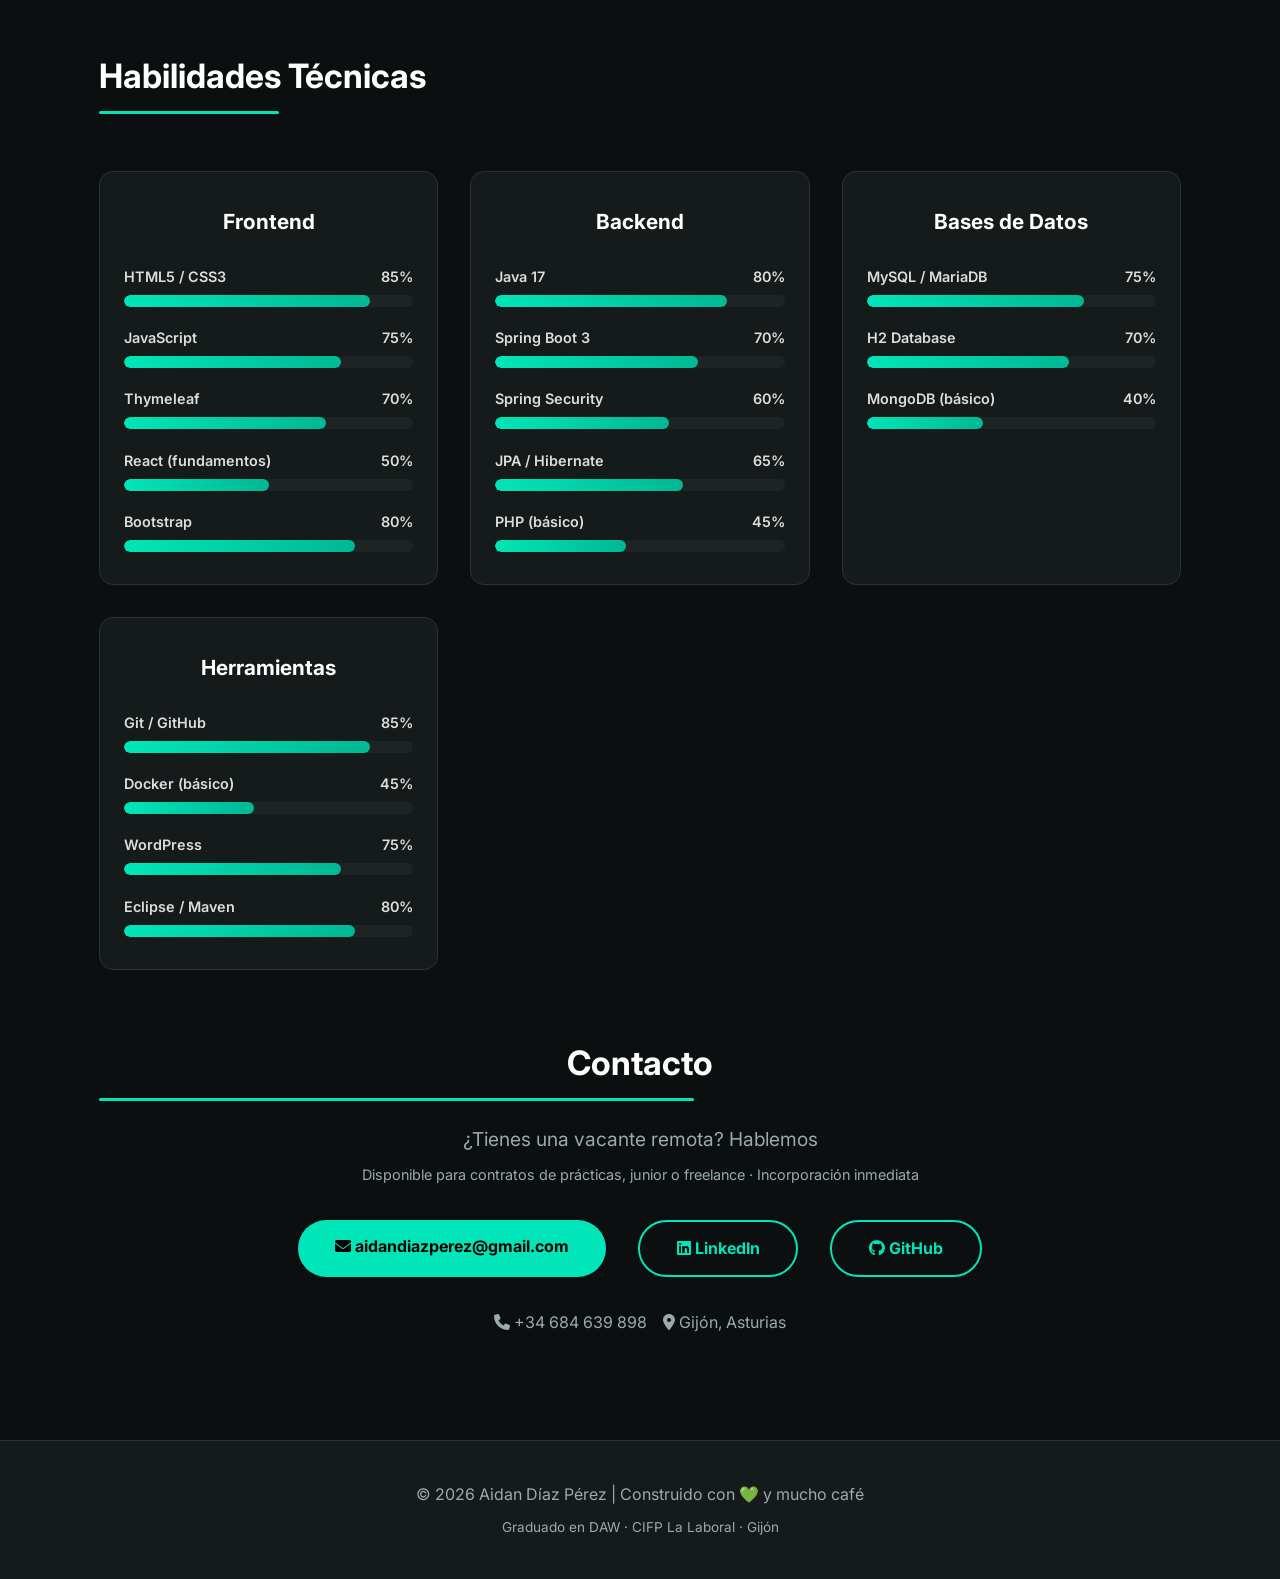
==== commit 82df3dc6: "Quitadas imagenes y quitado testimonio y añadida informacion de practicas" ====
--- a/index.html
+++ b/index.html
@@ -538,19 +538,7 @@
             </div>
         </section>
 
-        <!-- Testimonio -->
-        <section style="margin-top:2rem;">
-            <div class="card testimonial">
-                <div class="lang-es active">
-                    <p>"Aidan es una persona responsable, autodidacta y con una gran capacidad de adaptación. Siempre entrega a tiempo y busca la mejor solución para cada proyecto."</p>
-                    <p class="author">— Cliente Freelance</p>
-                </div>
-                <div class="lang-en">
-                    <p>"Aidan is a responsible, self-taught person with great adaptability. He always delivers on time and looks for the best solution for each project."</p>
-                    <p class="author">— Freelance Client</p>
-                </div>
-            </div>
-        </section>
+
 
         <!-- Experiencia -->
         <section id="experiencia" style="margin-top:4rem;">
@@ -828,9 +816,14 @@
         <!-- Contacto -->
         <section id="contacto" style="margin-top:4rem; text-align:center;">
             <h2 style="display:block; margin-bottom:2rem;"><span class="lang-es active">Contacto</span><span class="lang-en">Contact</span></h2>
-            <p style="font-size:1.2rem; margin-bottom:1.5rem; color:var(--text2);">
+            <p style="font-size:1.2rem; margin-bottom:0.5rem; color:var(--text2);">
                 <span class="lang-es active">¿Tienes una vacante remota? Hablemos</span>
                 <span class="lang-en">Got a remote position? Let's talk</span>
+            </p>
+            <!-- Línea discreta sobre disponibilidad para prácticas/junior -->
+            <p style="color:var(--text2); font-size:0.9rem; margin-bottom:1.5rem;">
+                <span class="lang-es active">Disponible para contratos de prácticas, junior o freelance · Incorporación inmediata</span>
+                <span class="lang-en">Open to internship, junior or freelance contracts · Immediate start</span>
             </p>
             <div class="contact-links">
                 <a href="mailto:aidandiazperez@gmail.com" class="btn"><i class="fa-solid fa-envelope"></i> aidandiazperez@gmail.com</a>
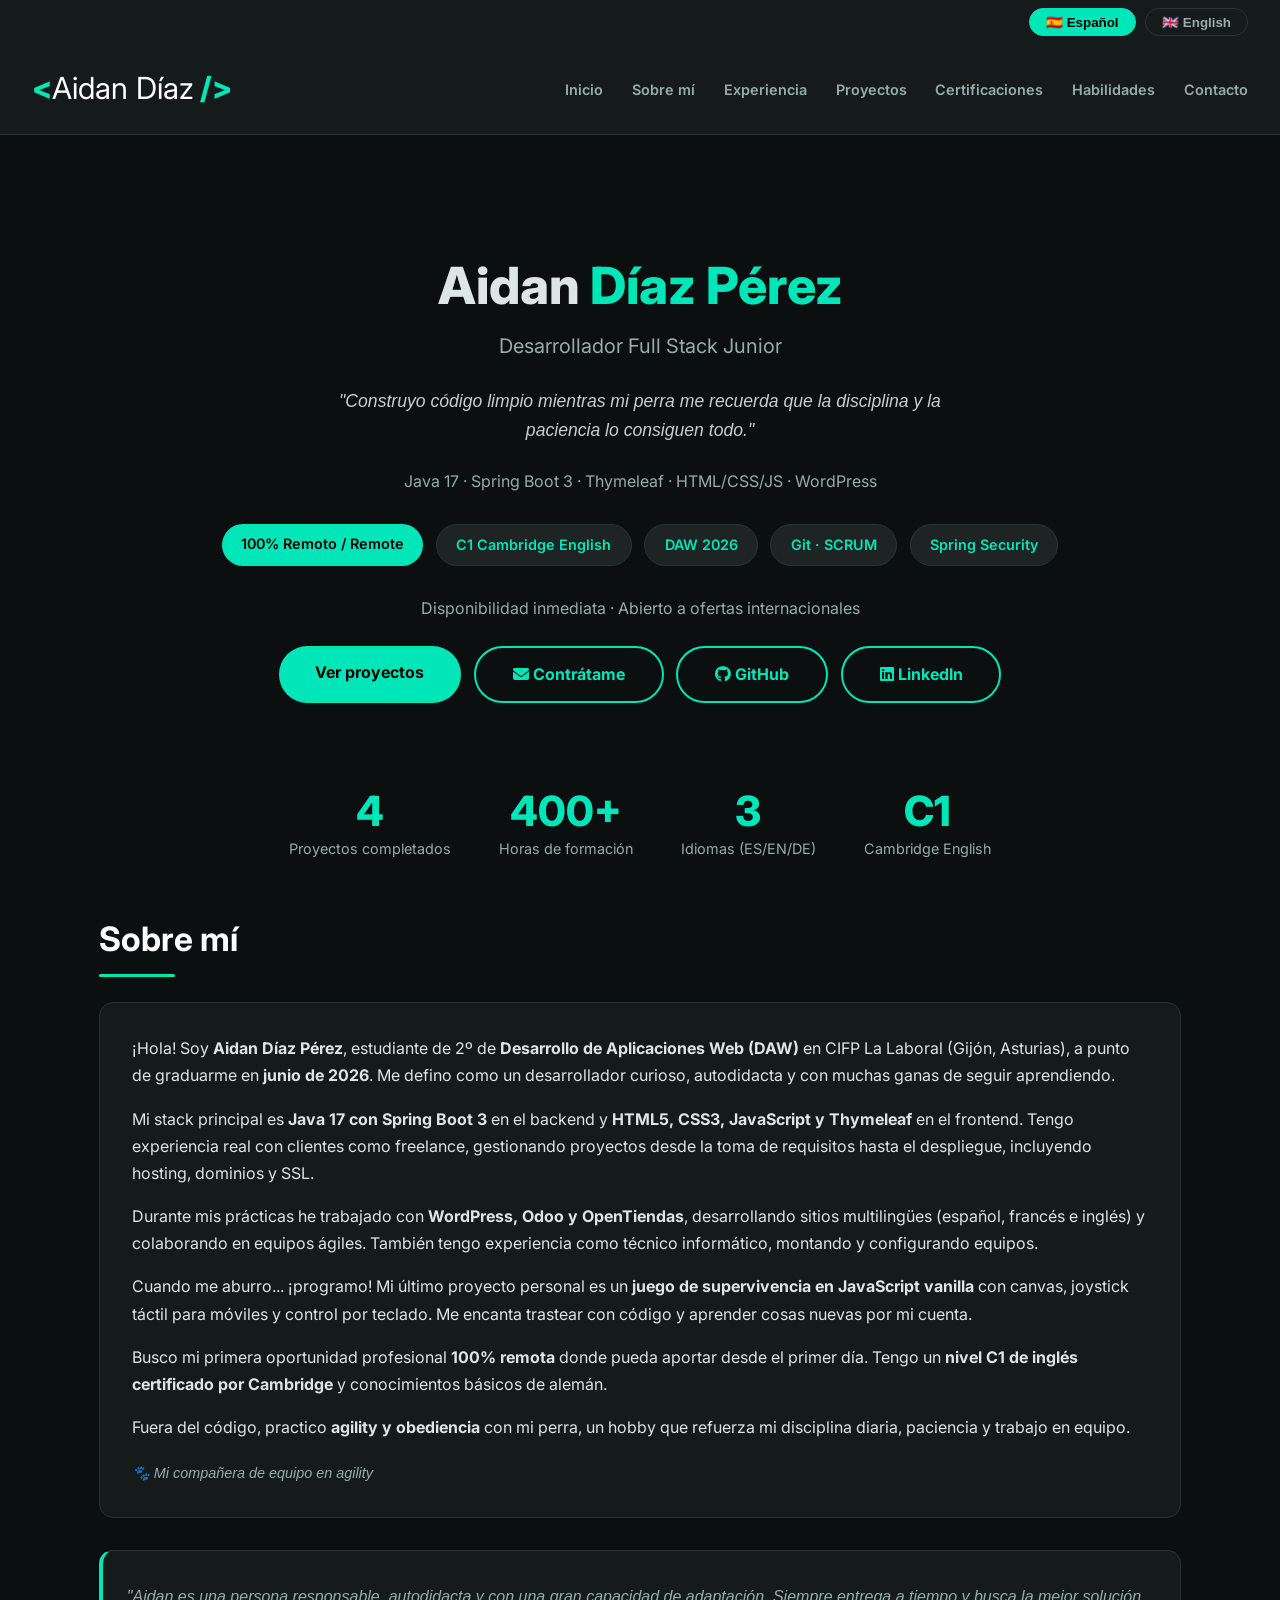
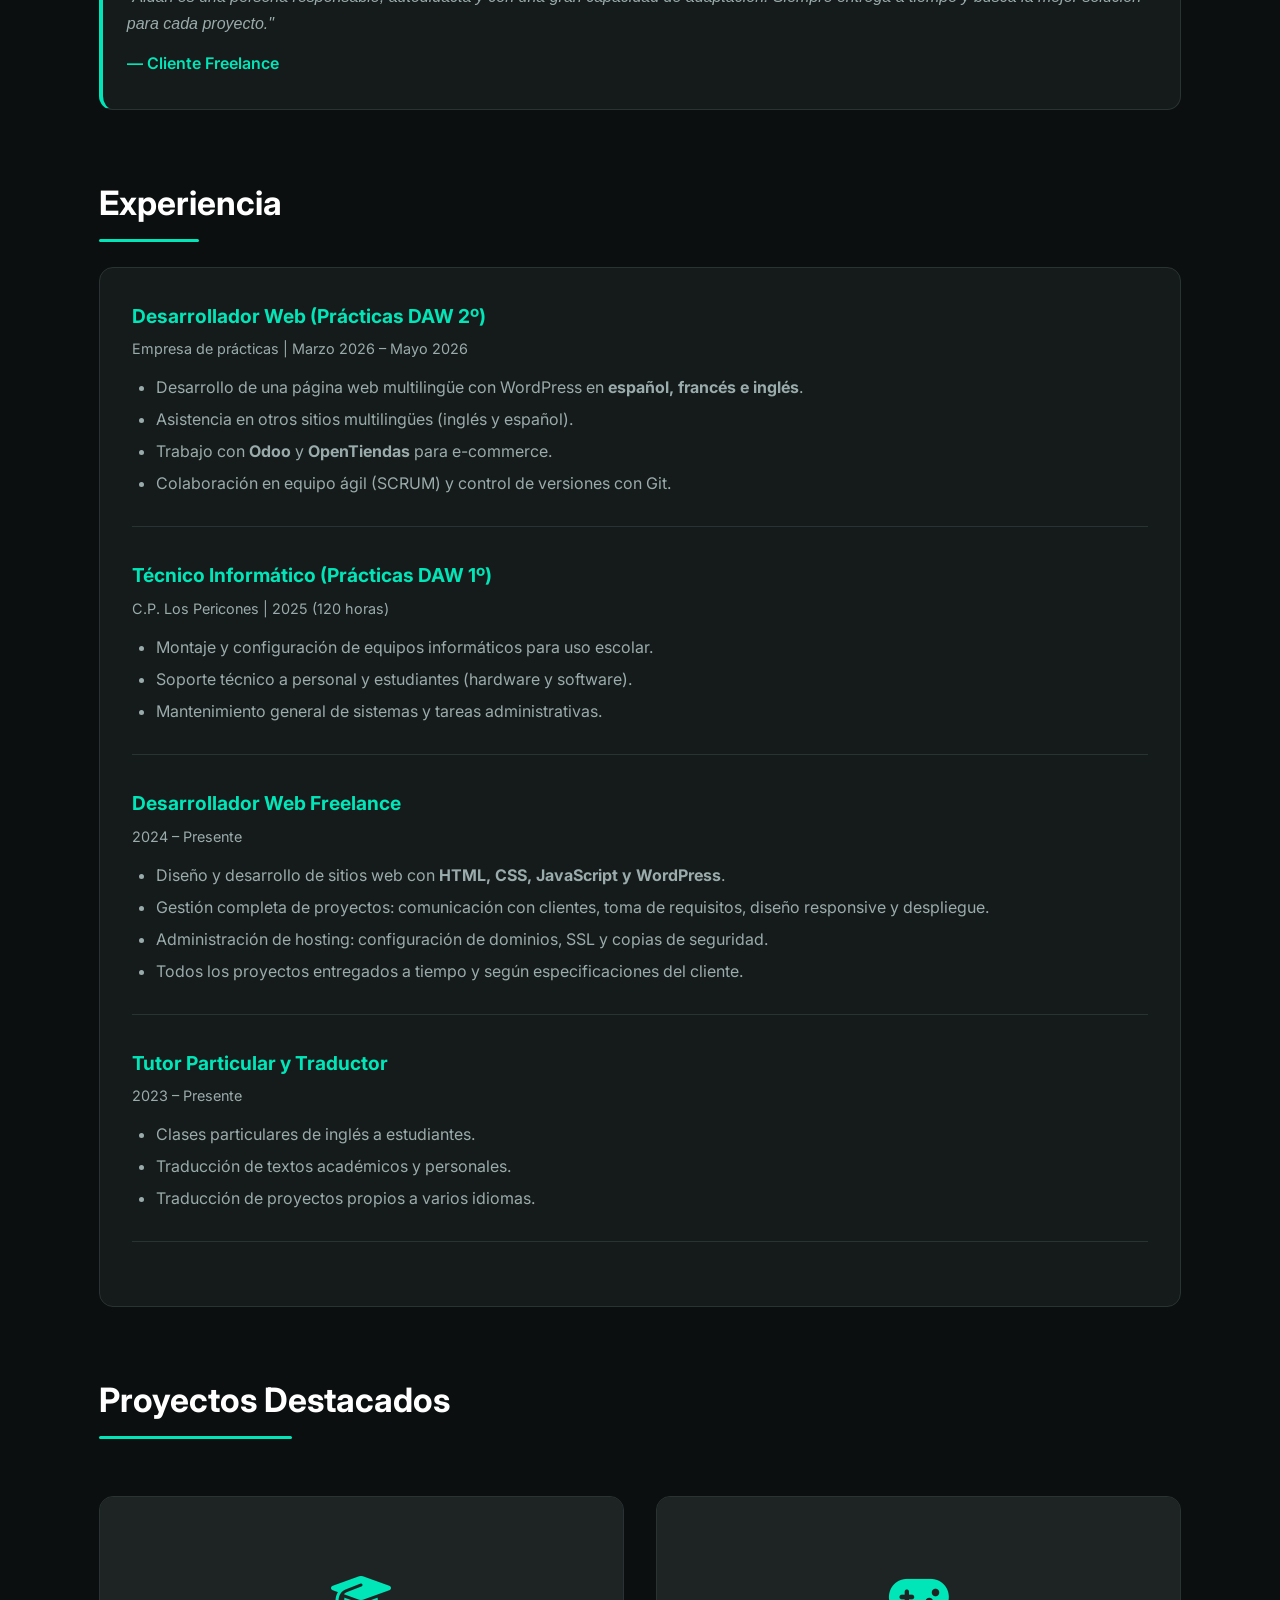
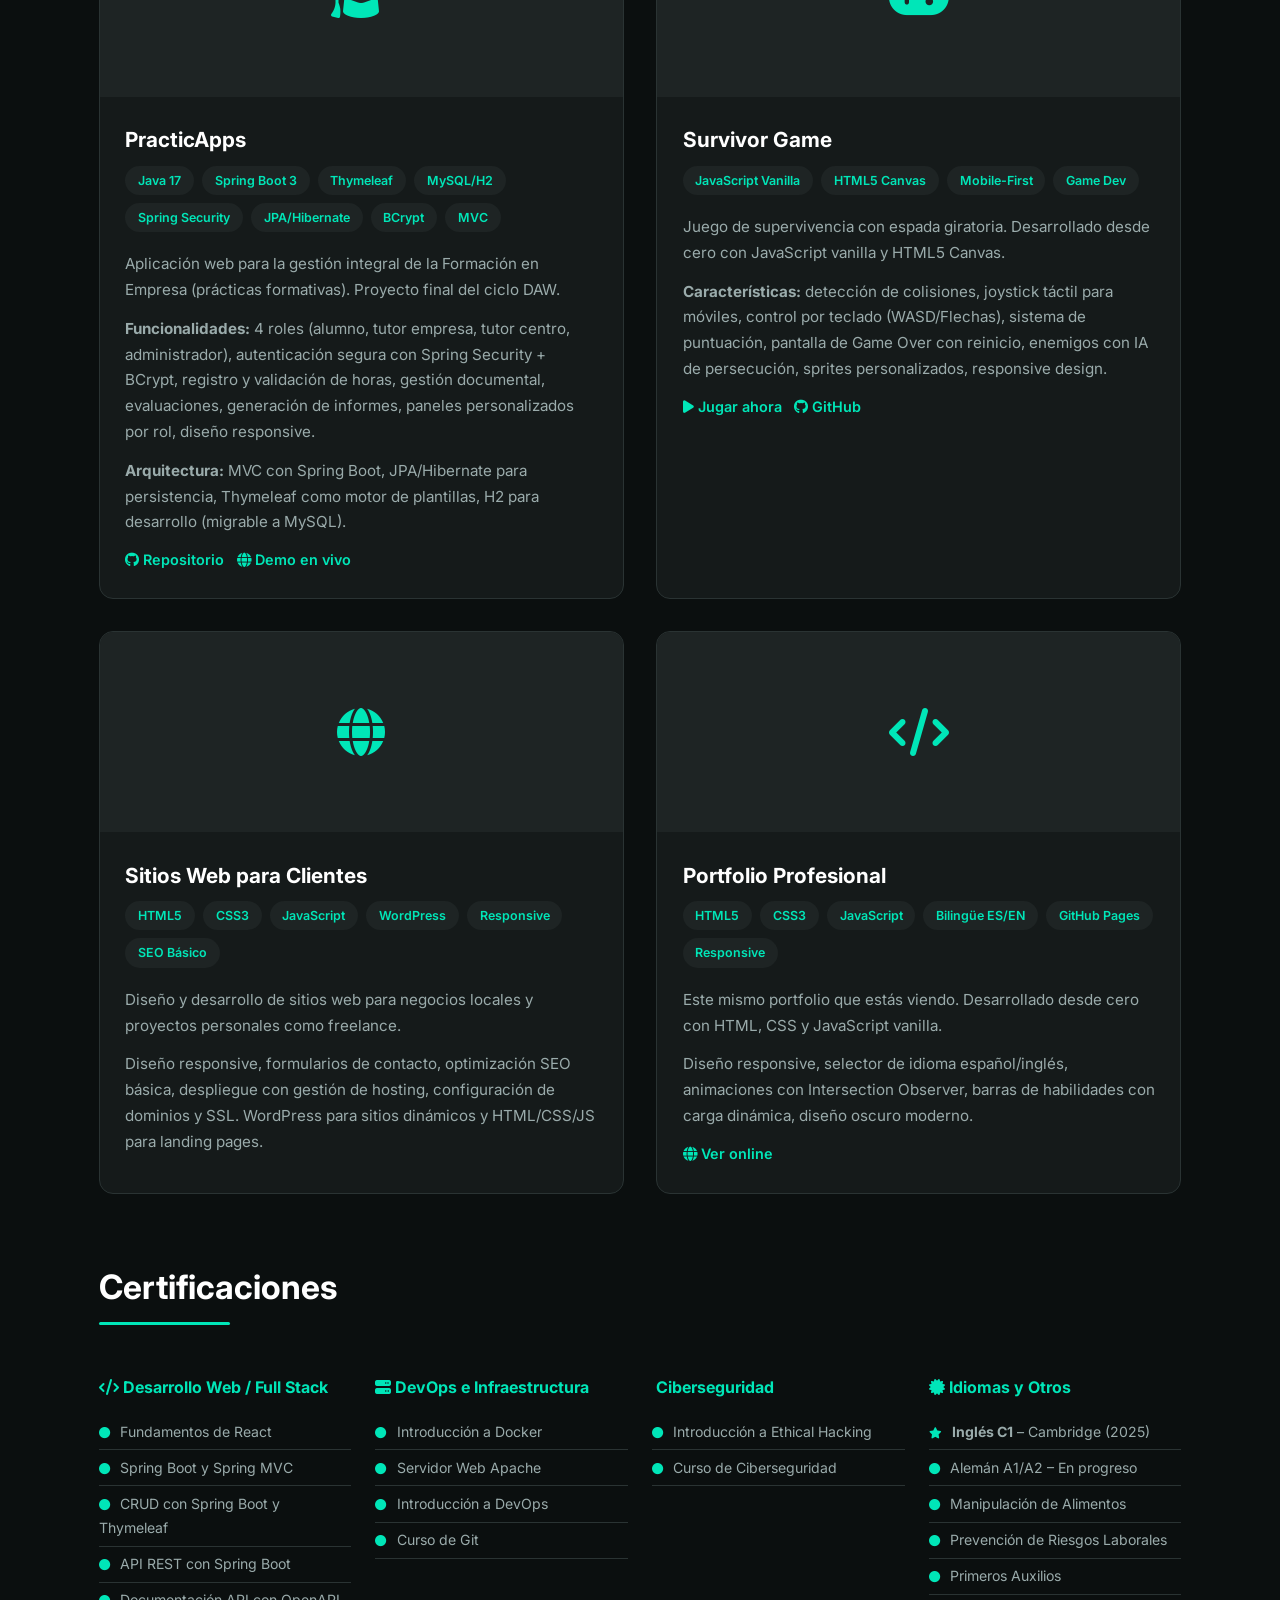
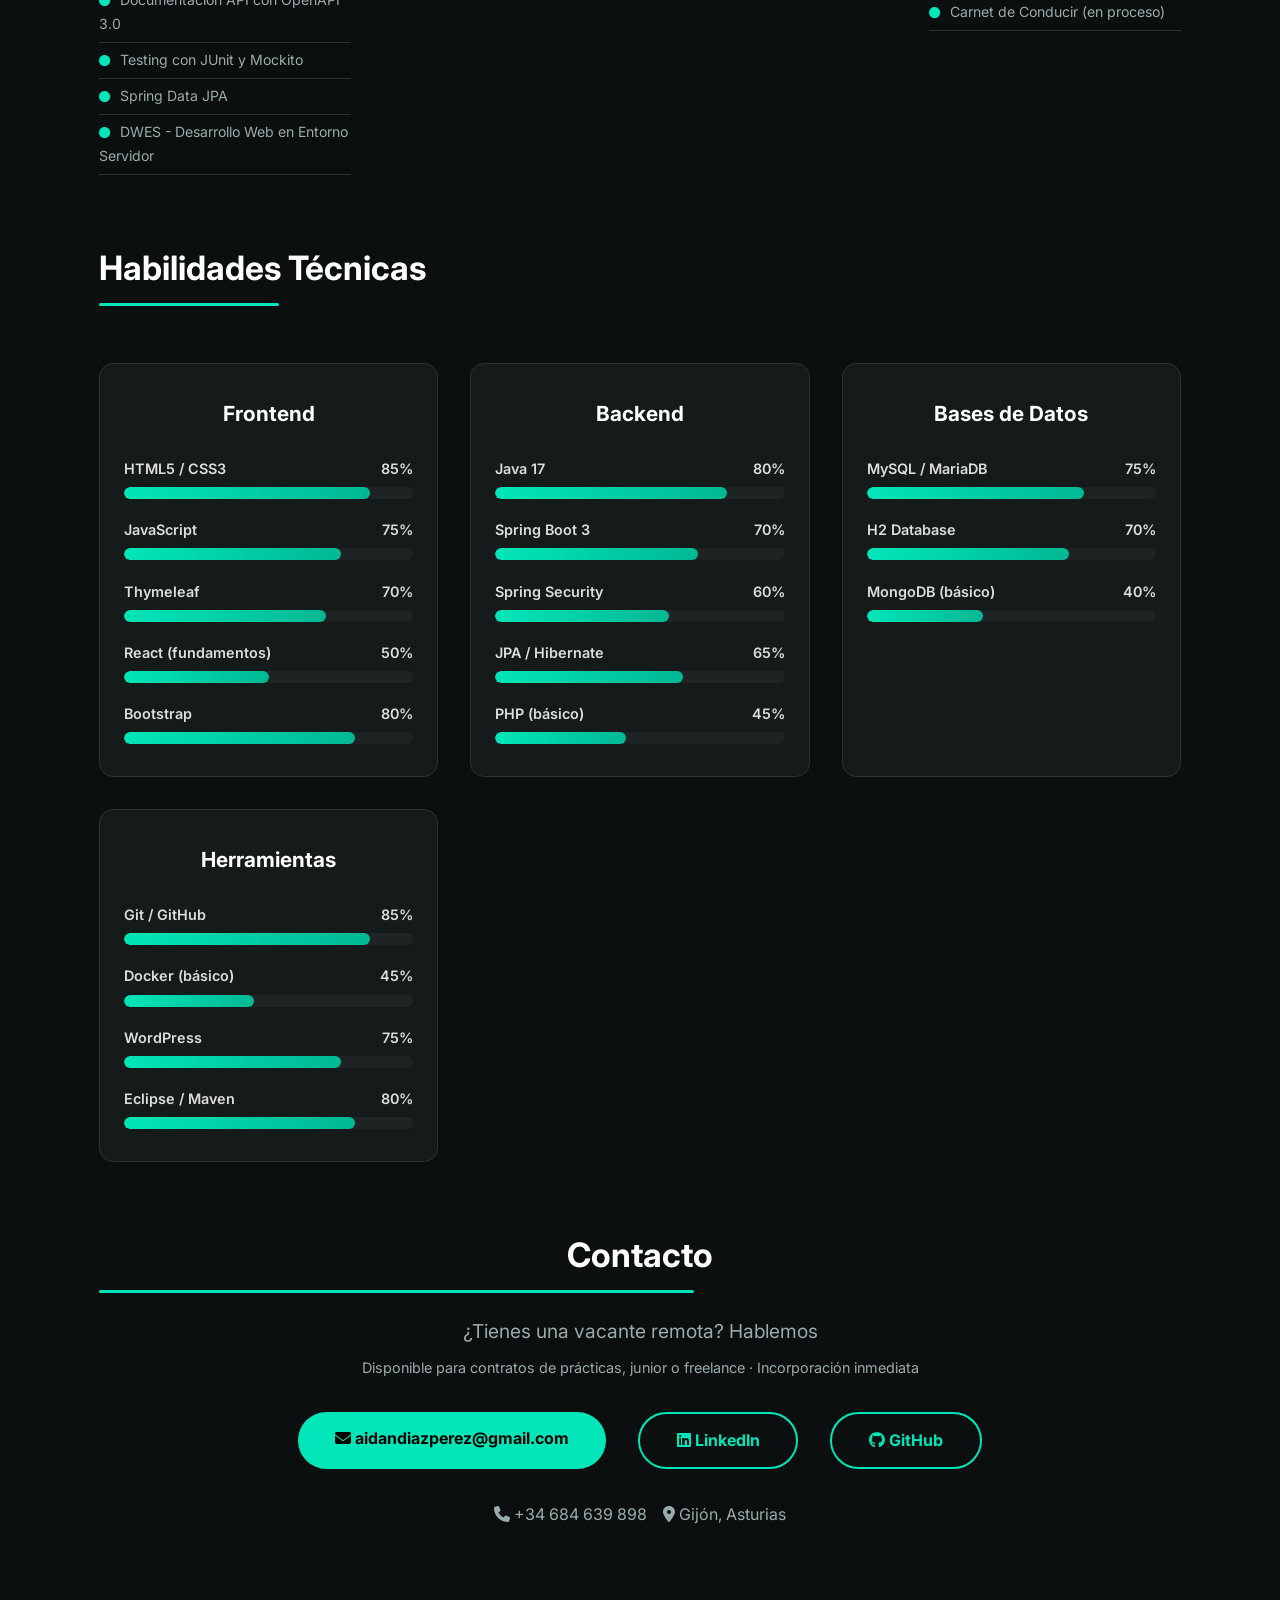
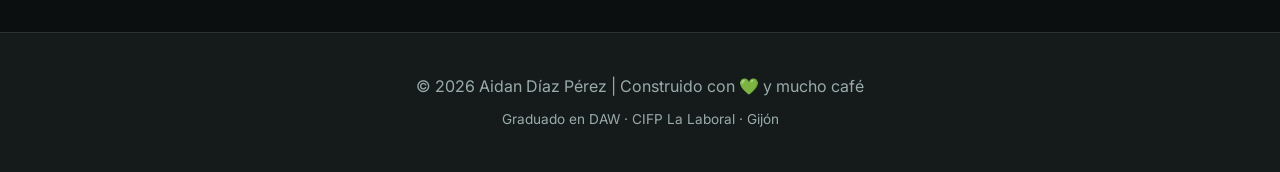
==== commit 65172803: "Añadido enlace a PracticApps." ====
--- a/index.html
+++ b/index.html
@@ -538,7 +538,19 @@
             </div>
         </section>
 
-
+        <!-- Testimonio -->
+        <section style="margin-top:2rem;">
+            <div class="card testimonial">
+                <div class="lang-es active">
+                    <p>"Aidan es una persona responsable, autodidacta y con una gran capacidad de adaptación. Siempre entrega a tiempo y busca la mejor solución para cada proyecto."</p>
+                    <p class="author">— Cliente Freelance</p>
+                </div>
+                <div class="lang-en">
+                    <p>"Aidan is a responsible, self-taught person with great adaptability. He always delivers on time and looks for the best solution for each project."</p>
+                    <p class="author">— Freelance Client</p>
+                </div>
+            </div>
+        </section>
 
         <!-- Experiencia -->
         <section id="experiencia" style="margin-top:4rem;">
@@ -652,6 +664,7 @@
                         </div>
                         <div class="project-links">
                             <a href="https://github.com/ArDuNqUeN/Proyecto_Diaz_Perez_Aidan" target="_blank"><i class="fa-brands fa-github"></i> Repositorio</a>
+                            <a href="https://proyectodiazperezaidan-production.up.railway.app/" target="_blank"><i class="fa-solid fa-globe"></i> Demo en vivo</a>
                         </div>
                     </div>
                 </div>
@@ -820,7 +833,6 @@
                 <span class="lang-es active">¿Tienes una vacante remota? Hablemos</span>
                 <span class="lang-en">Got a remote position? Let's talk</span>
             </p>
-            <!-- Línea discreta sobre disponibilidad para prácticas/junior -->
             <p style="color:var(--text2); font-size:0.9rem; margin-bottom:1.5rem;">
                 <span class="lang-es active">Disponible para contratos de prácticas, junior o freelance · Incorporación inmediata</span>
                 <span class="lang-en">Open to internship, junior or freelance contracts · Immediate start</span>
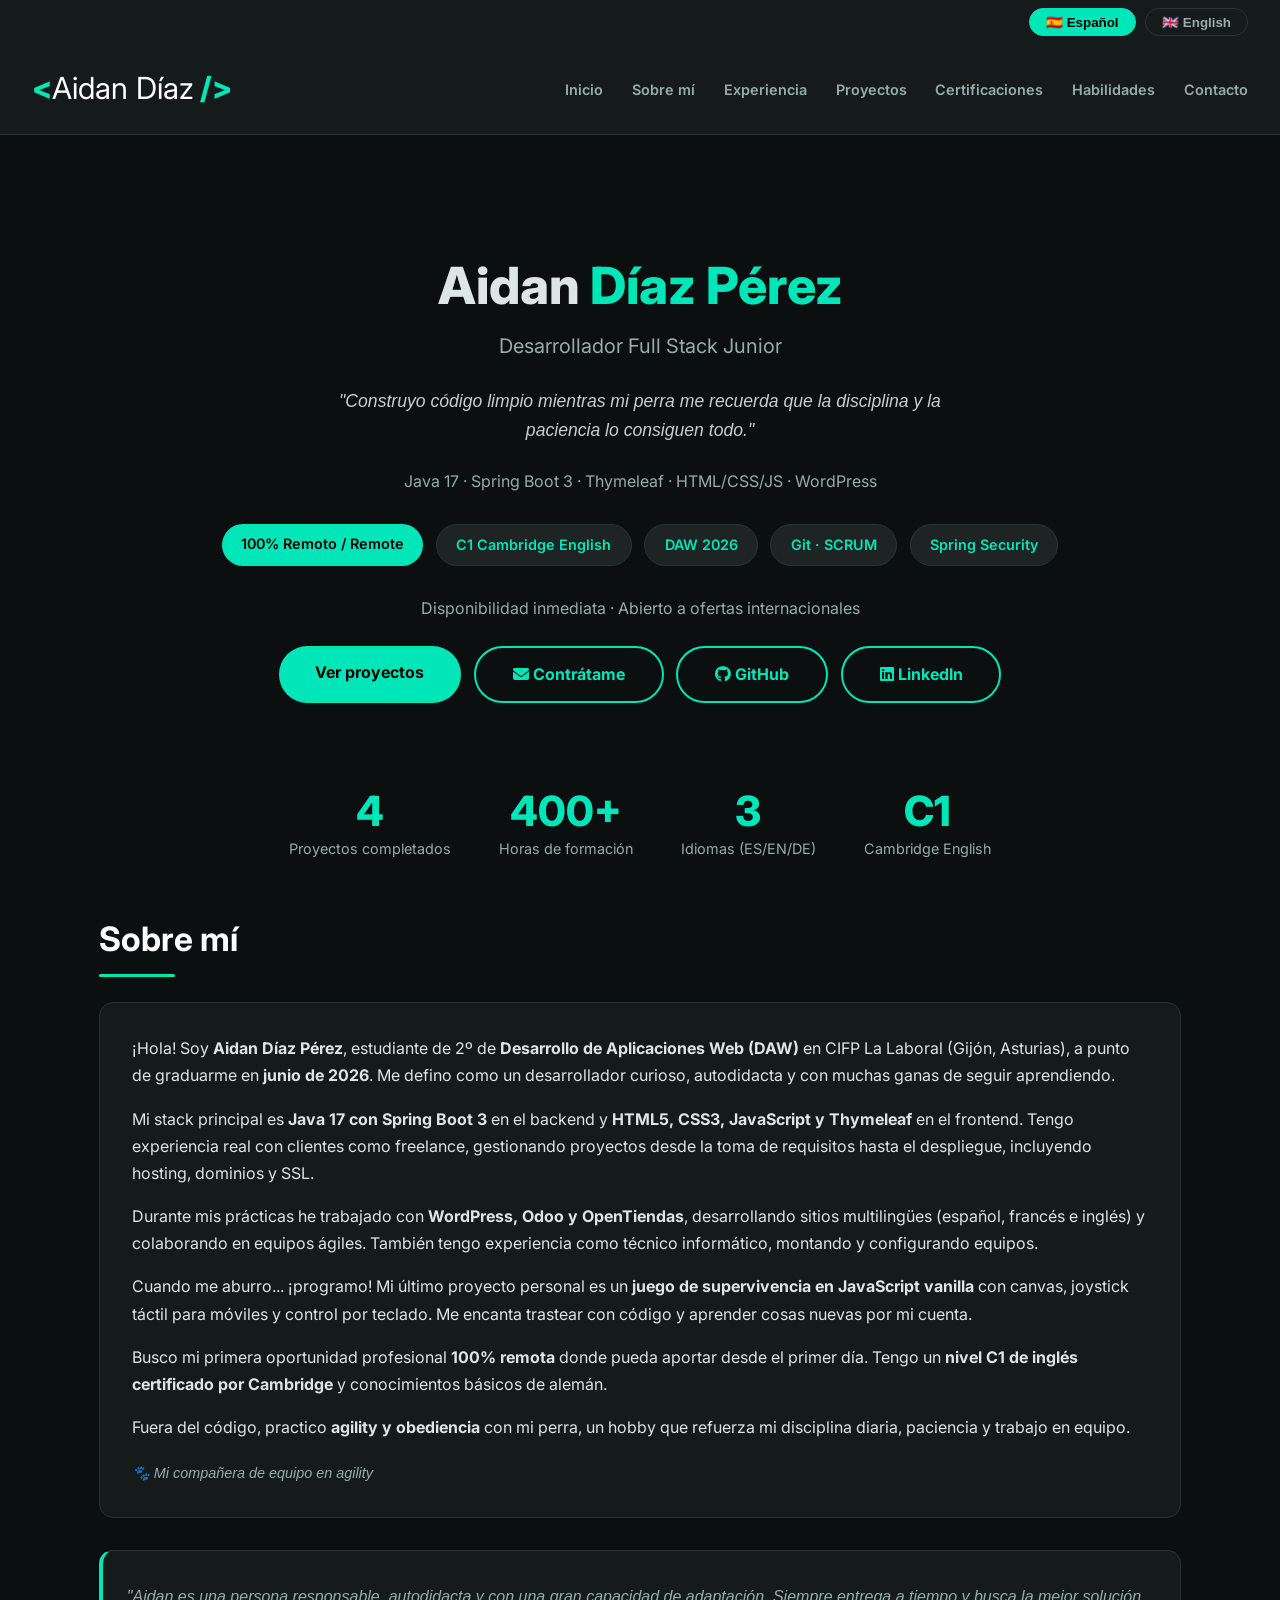
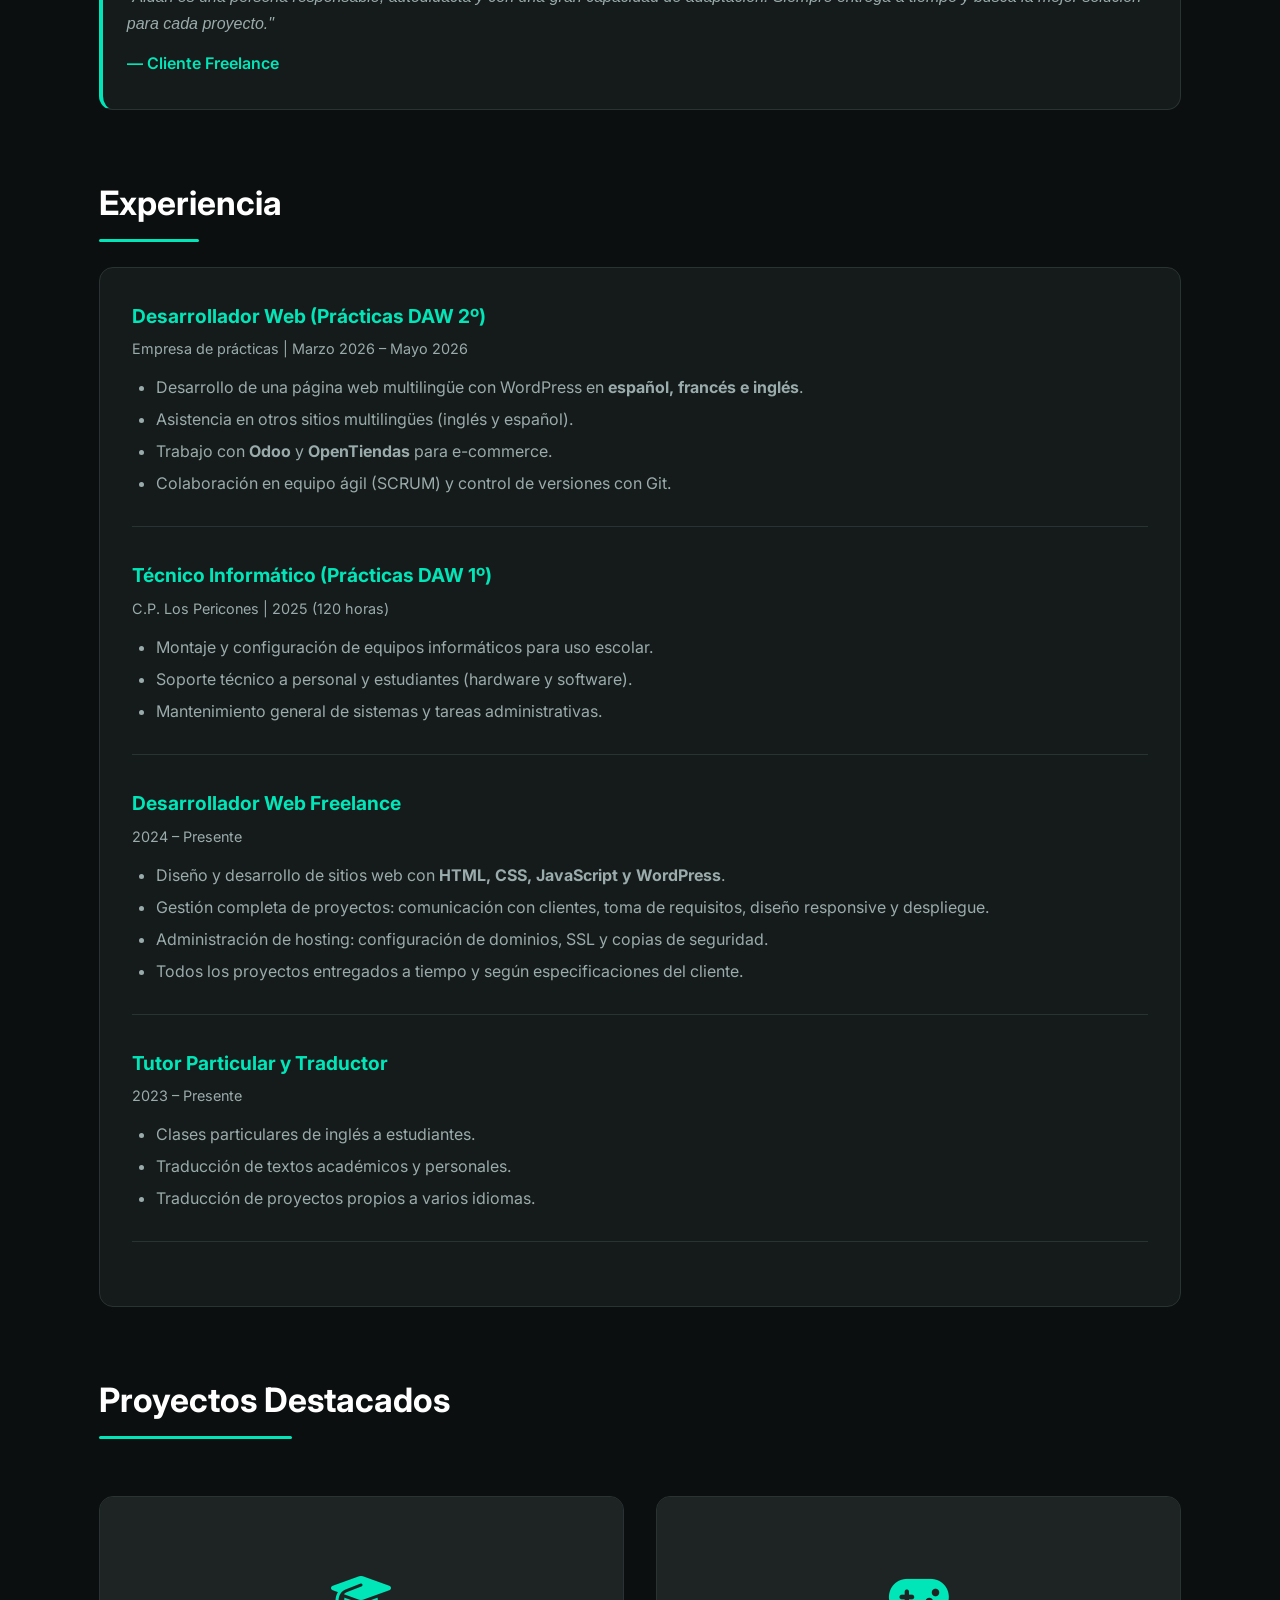
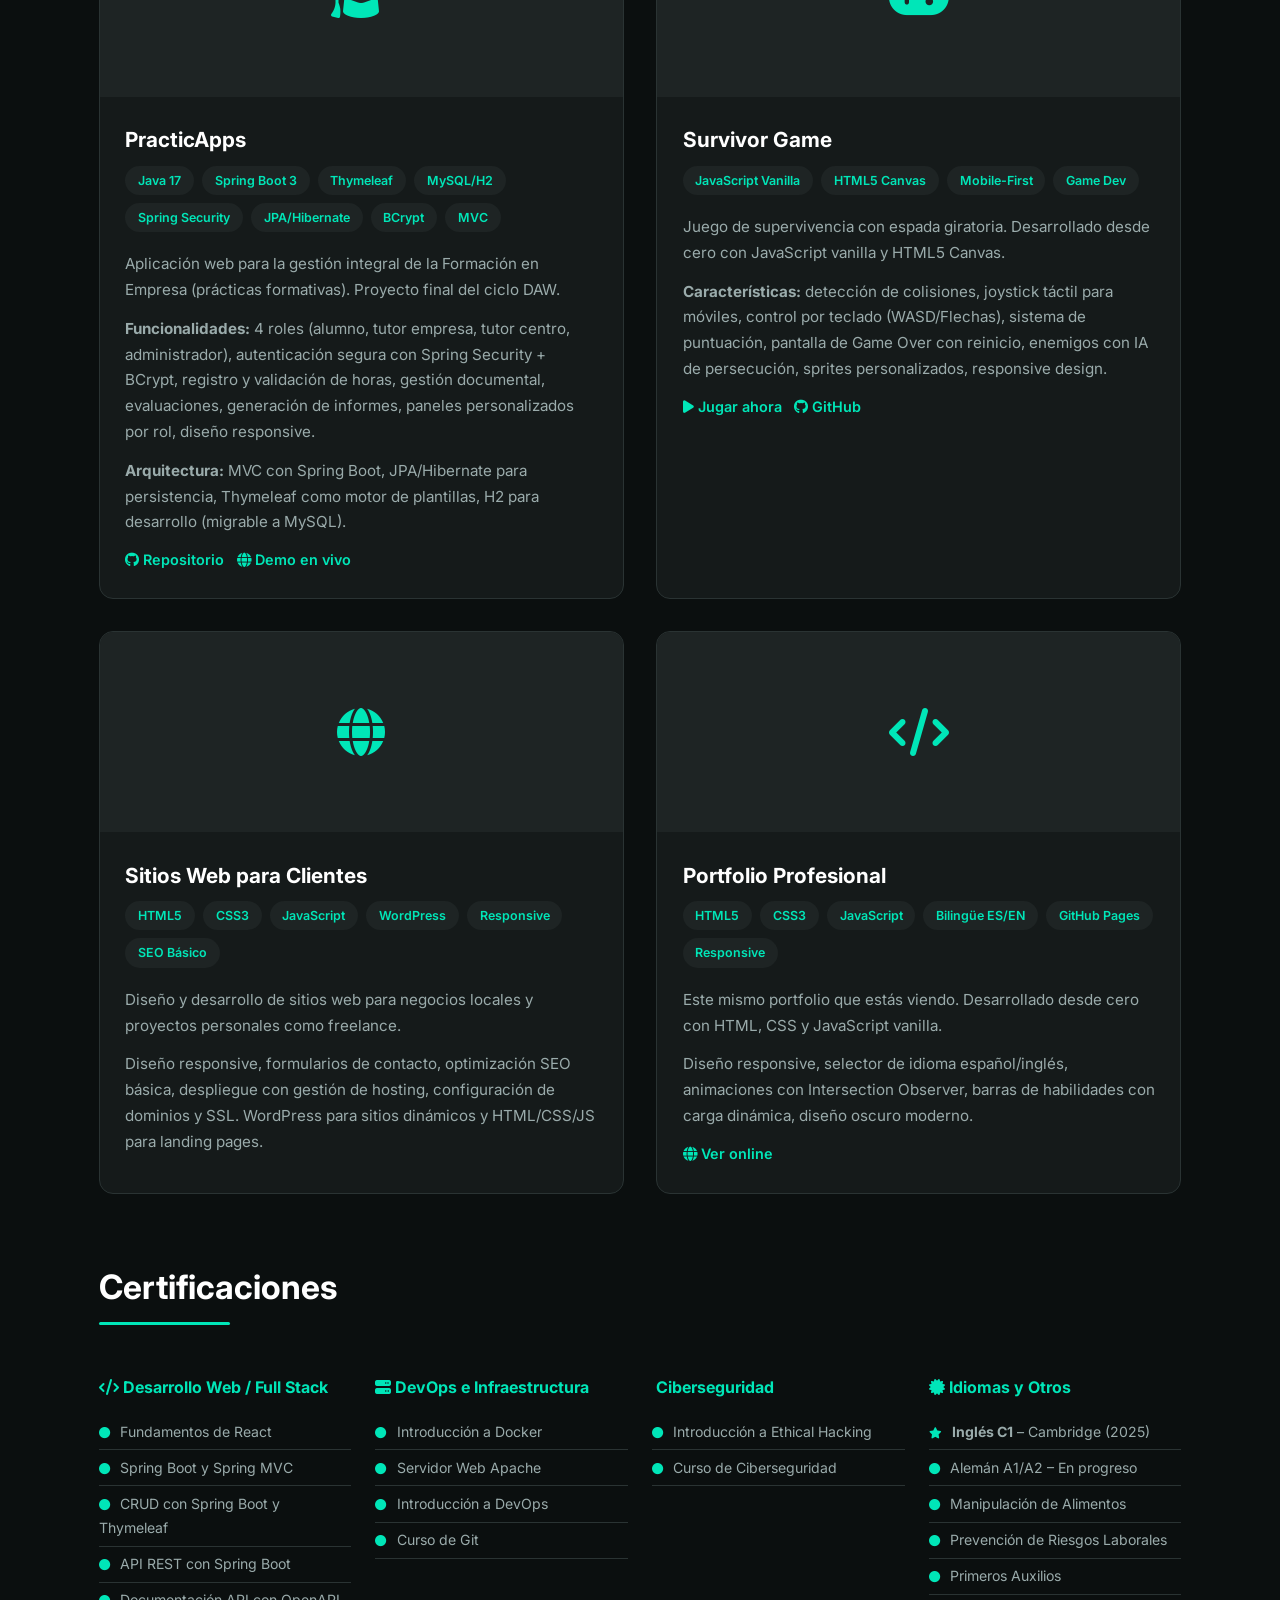
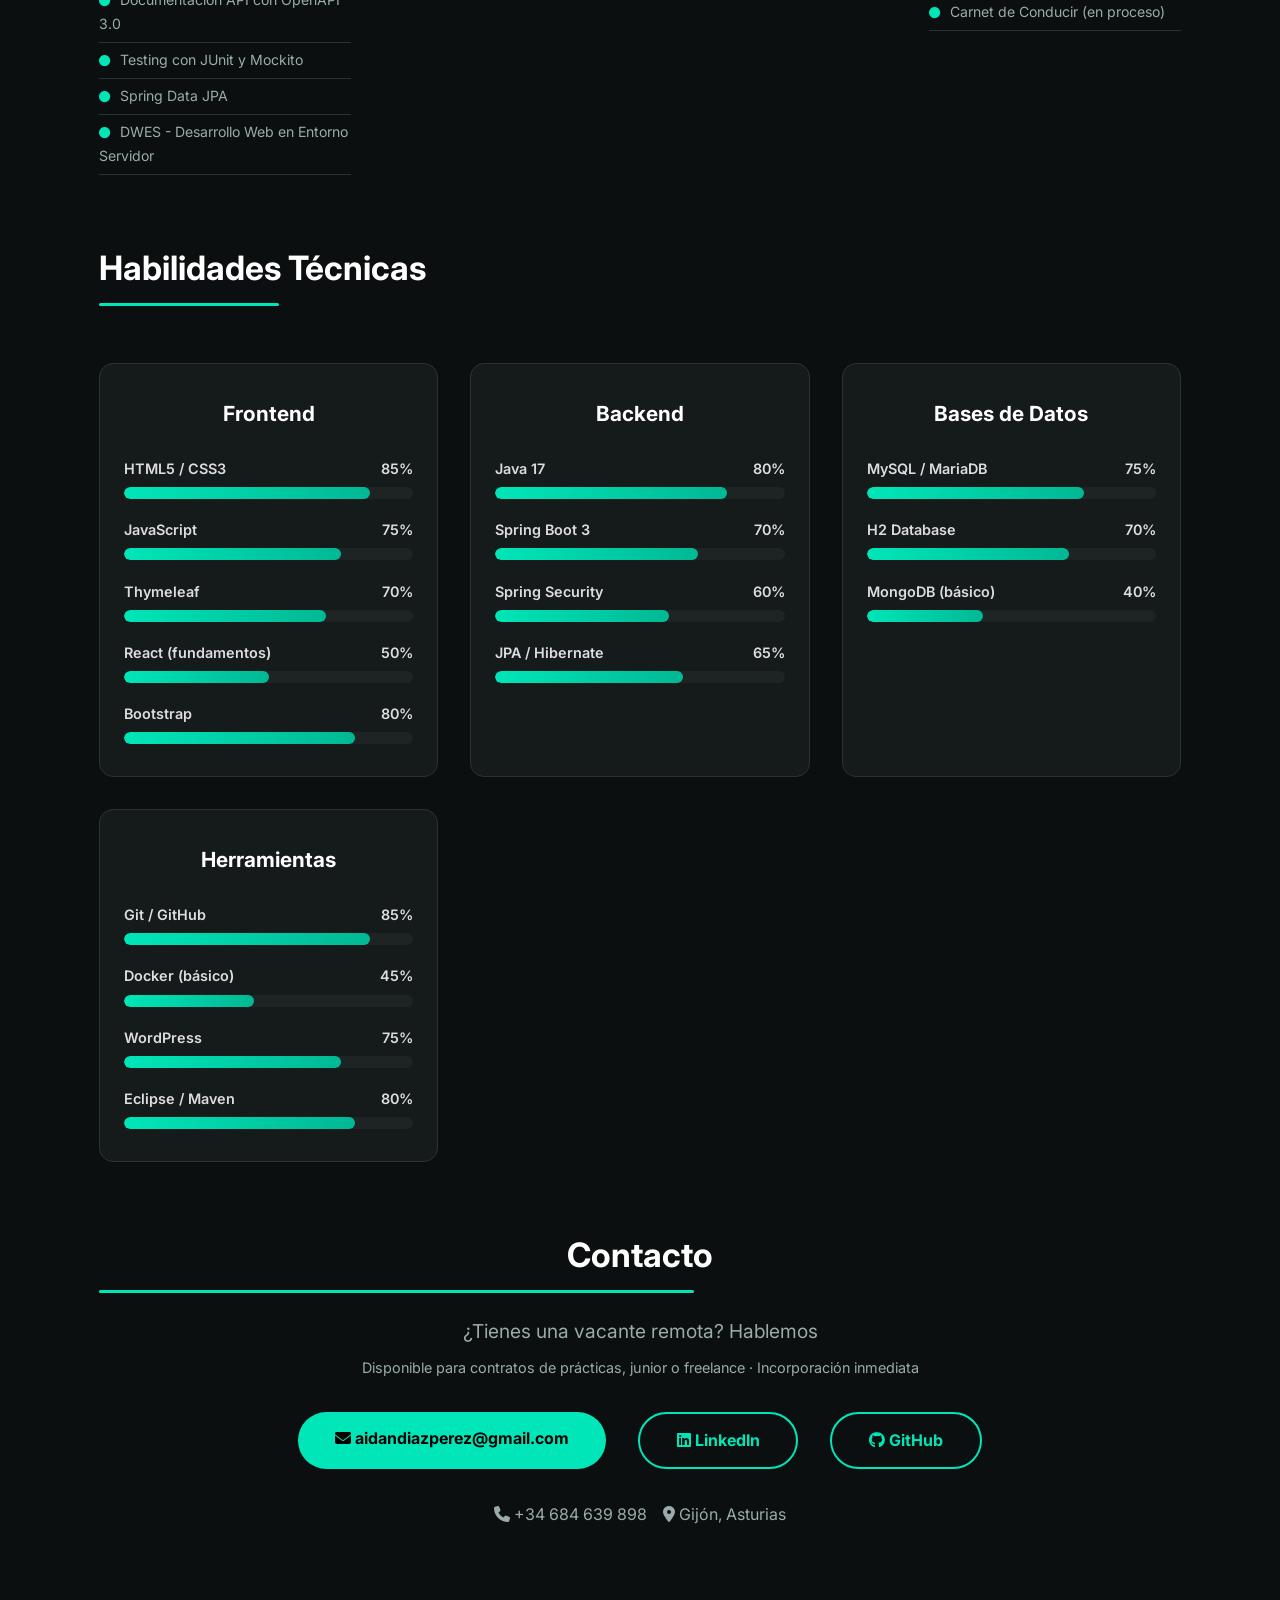
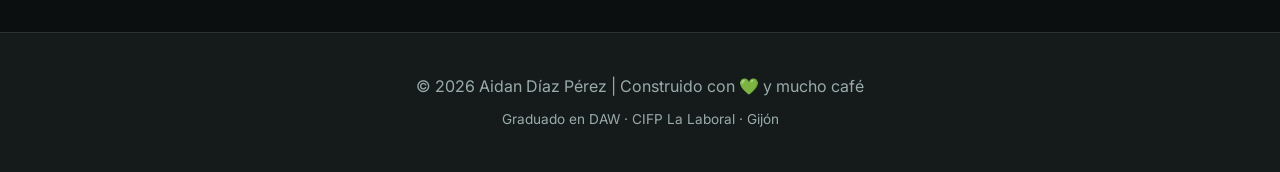
==== commit 5538ce1c: "Actualizada información de conocimientos" ====
--- a/index.html
+++ b/index.html
@@ -803,7 +803,6 @@
                         <div class="battery-item"><span class="battery-label">Spring Boot 3 <span>70%</span></span><div class="battery-bar"><div class="battery-fill" data-width="70"></div></div></div>
                         <div class="battery-item"><span class="battery-label">Spring Security <span>60%</span></span><div class="battery-bar"><div class="battery-fill" data-width="60"></div></div></div>
                         <div class="battery-item"><span class="battery-label">JPA / Hibernate <span>65%</span></span><div class="battery-bar"><div class="battery-fill" data-width="65"></div></div></div>
-                        <div class="battery-item"><span class="battery-label">PHP (básico) <span>45%</span></span><div class="battery-bar"><div class="battery-fill" data-width="45"></div></div></div>
                     </div>
                 </div>
                 <div class="skill-card">
